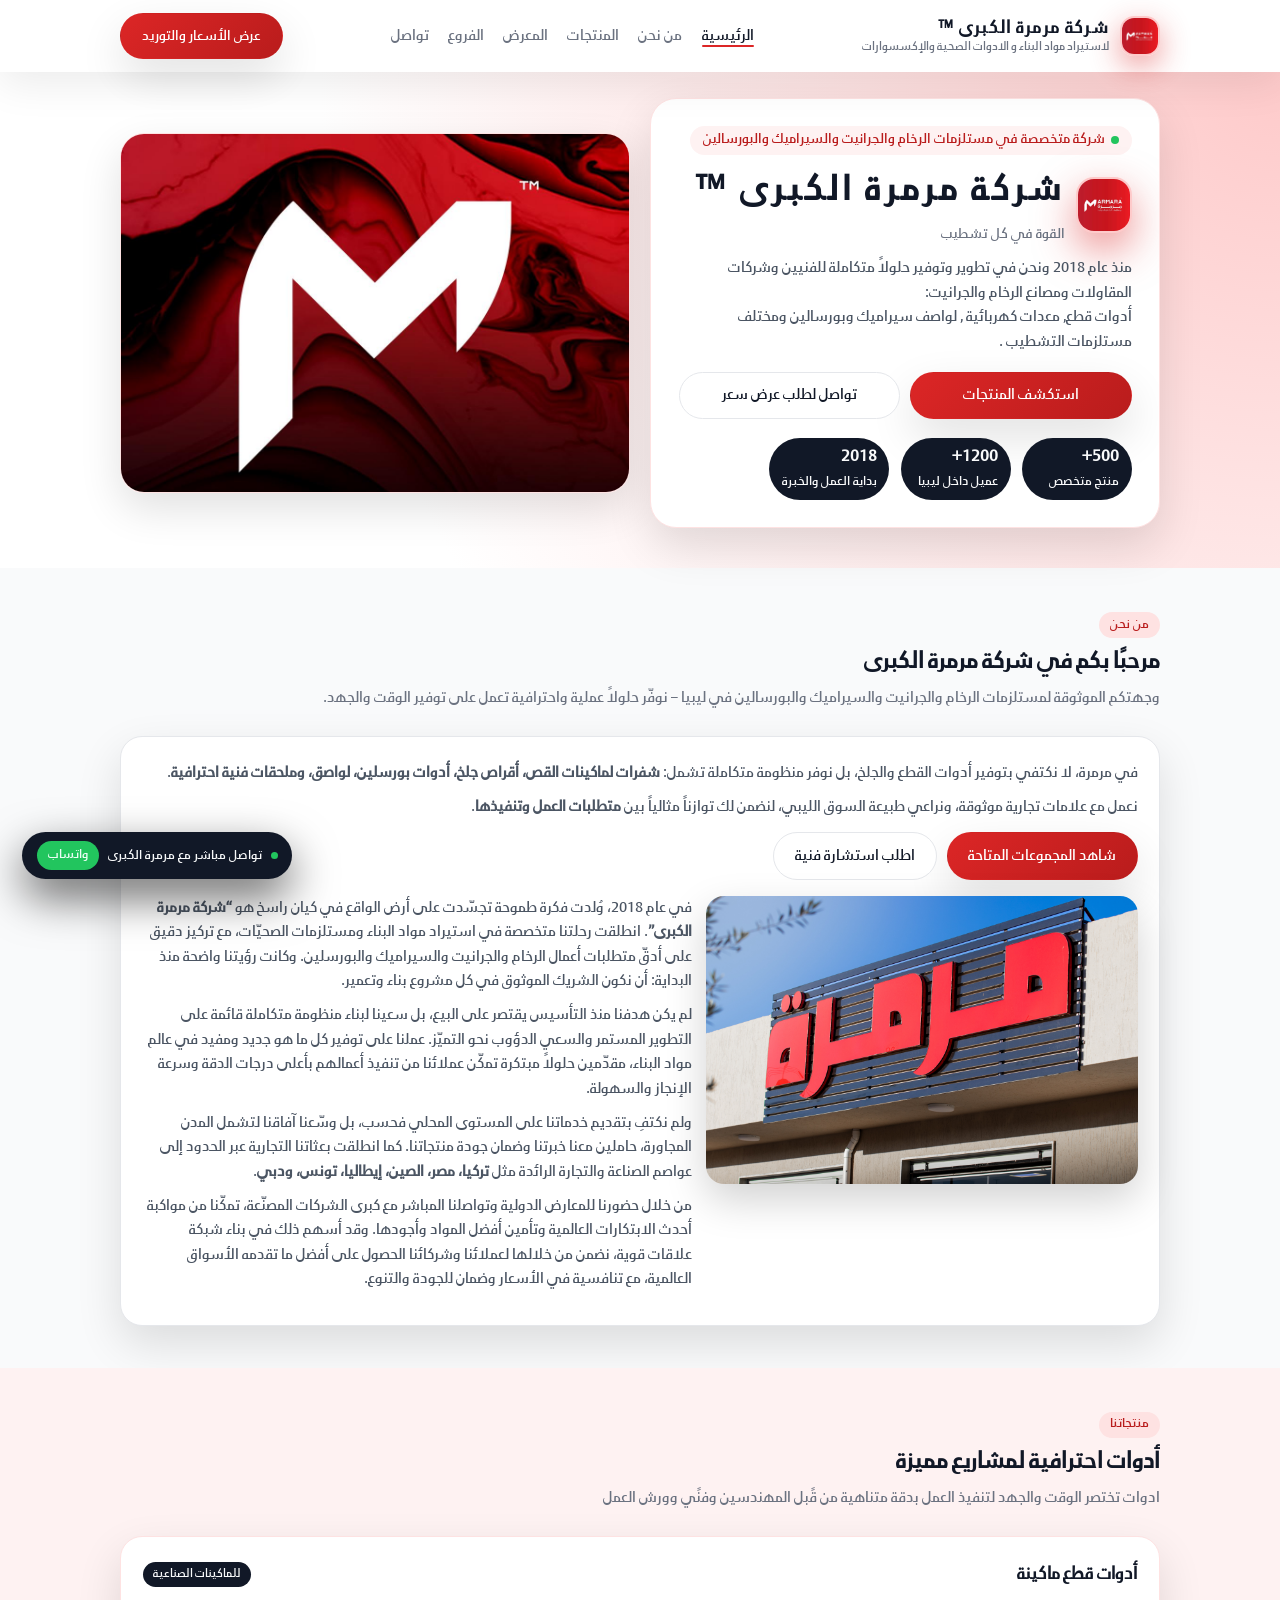
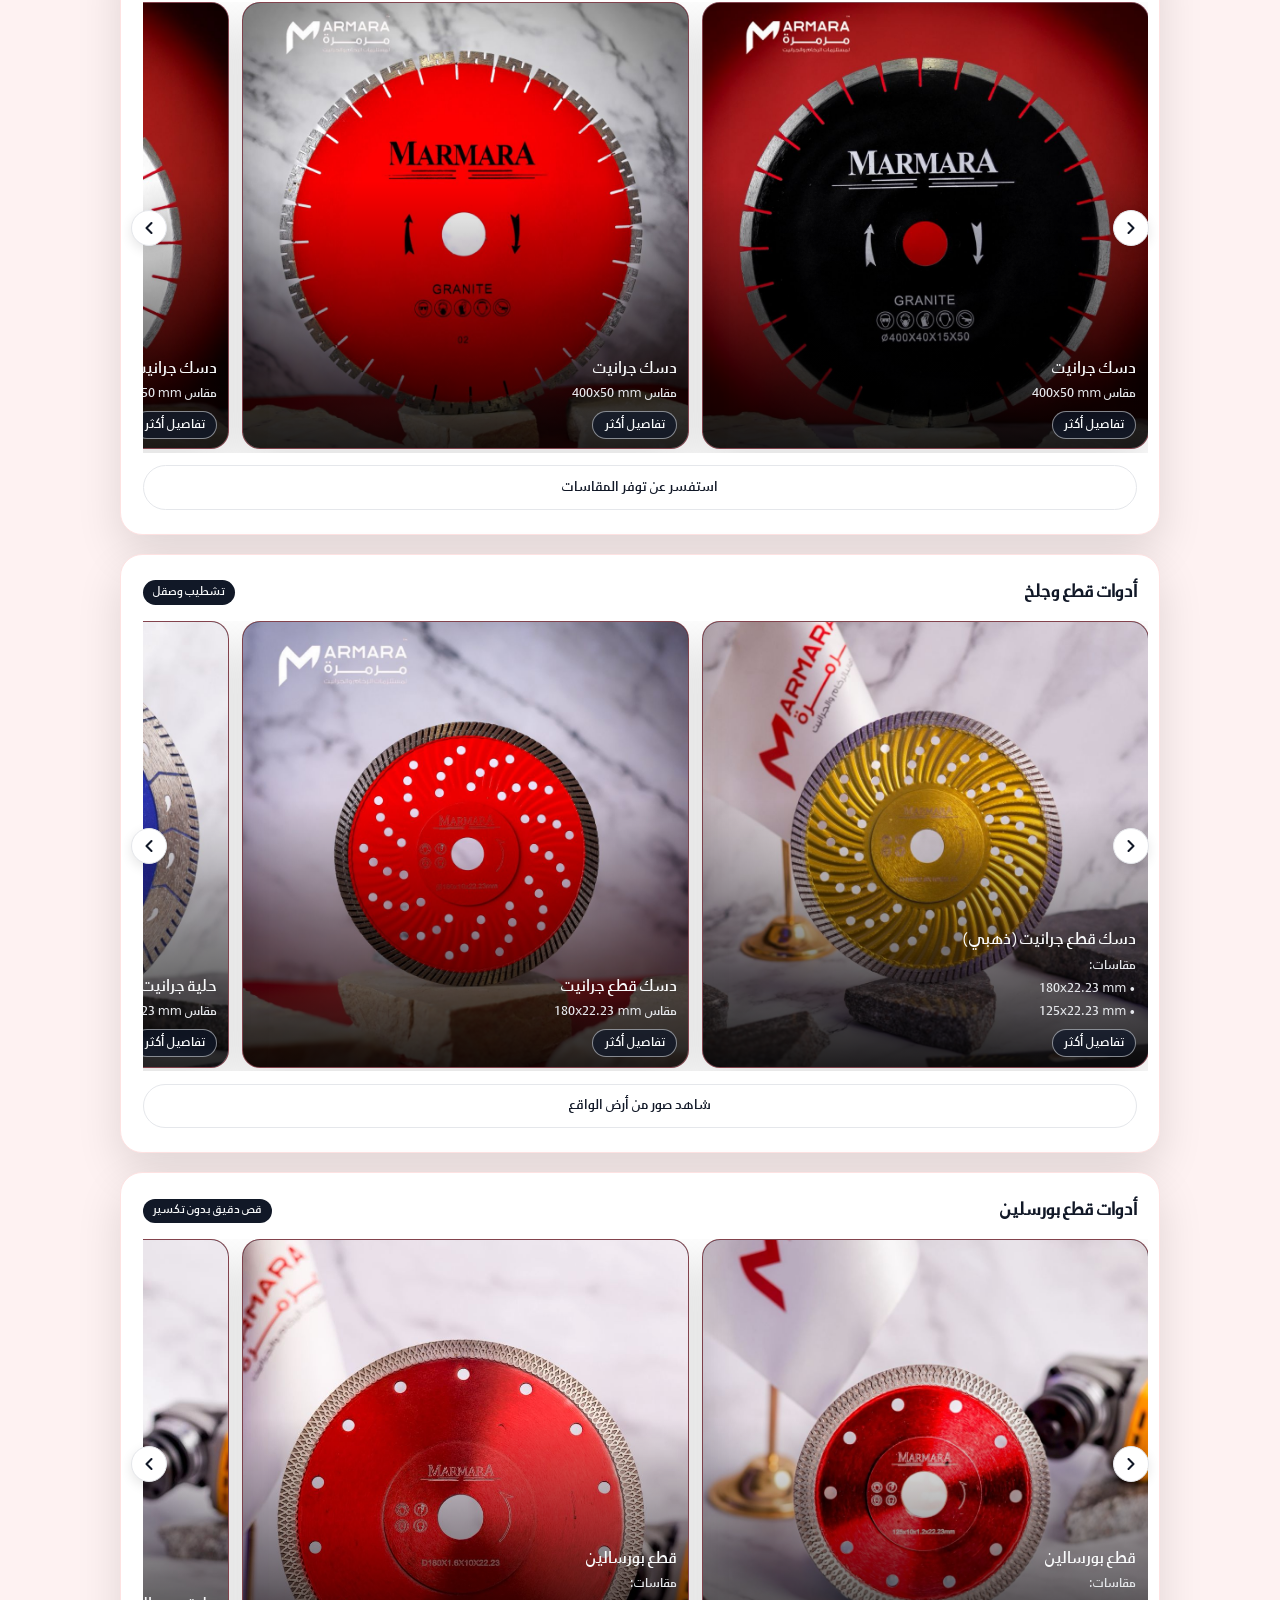
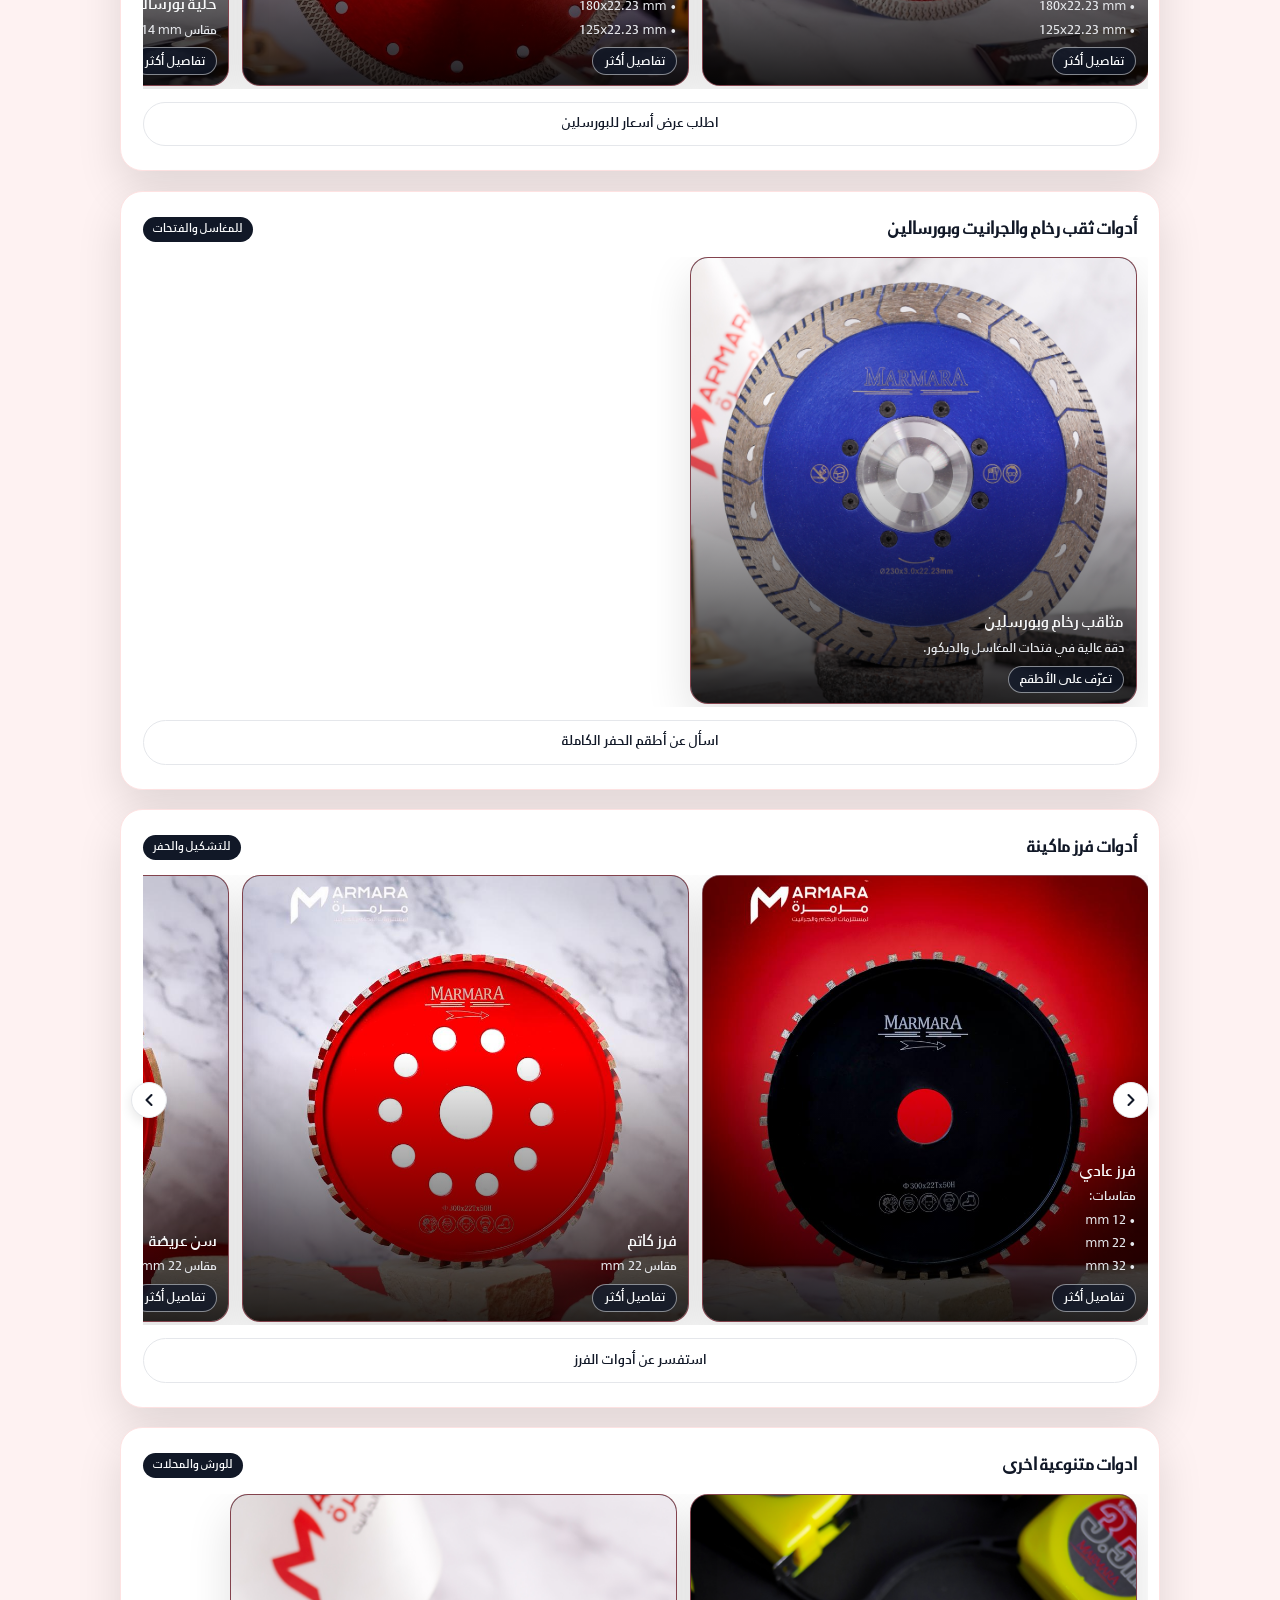
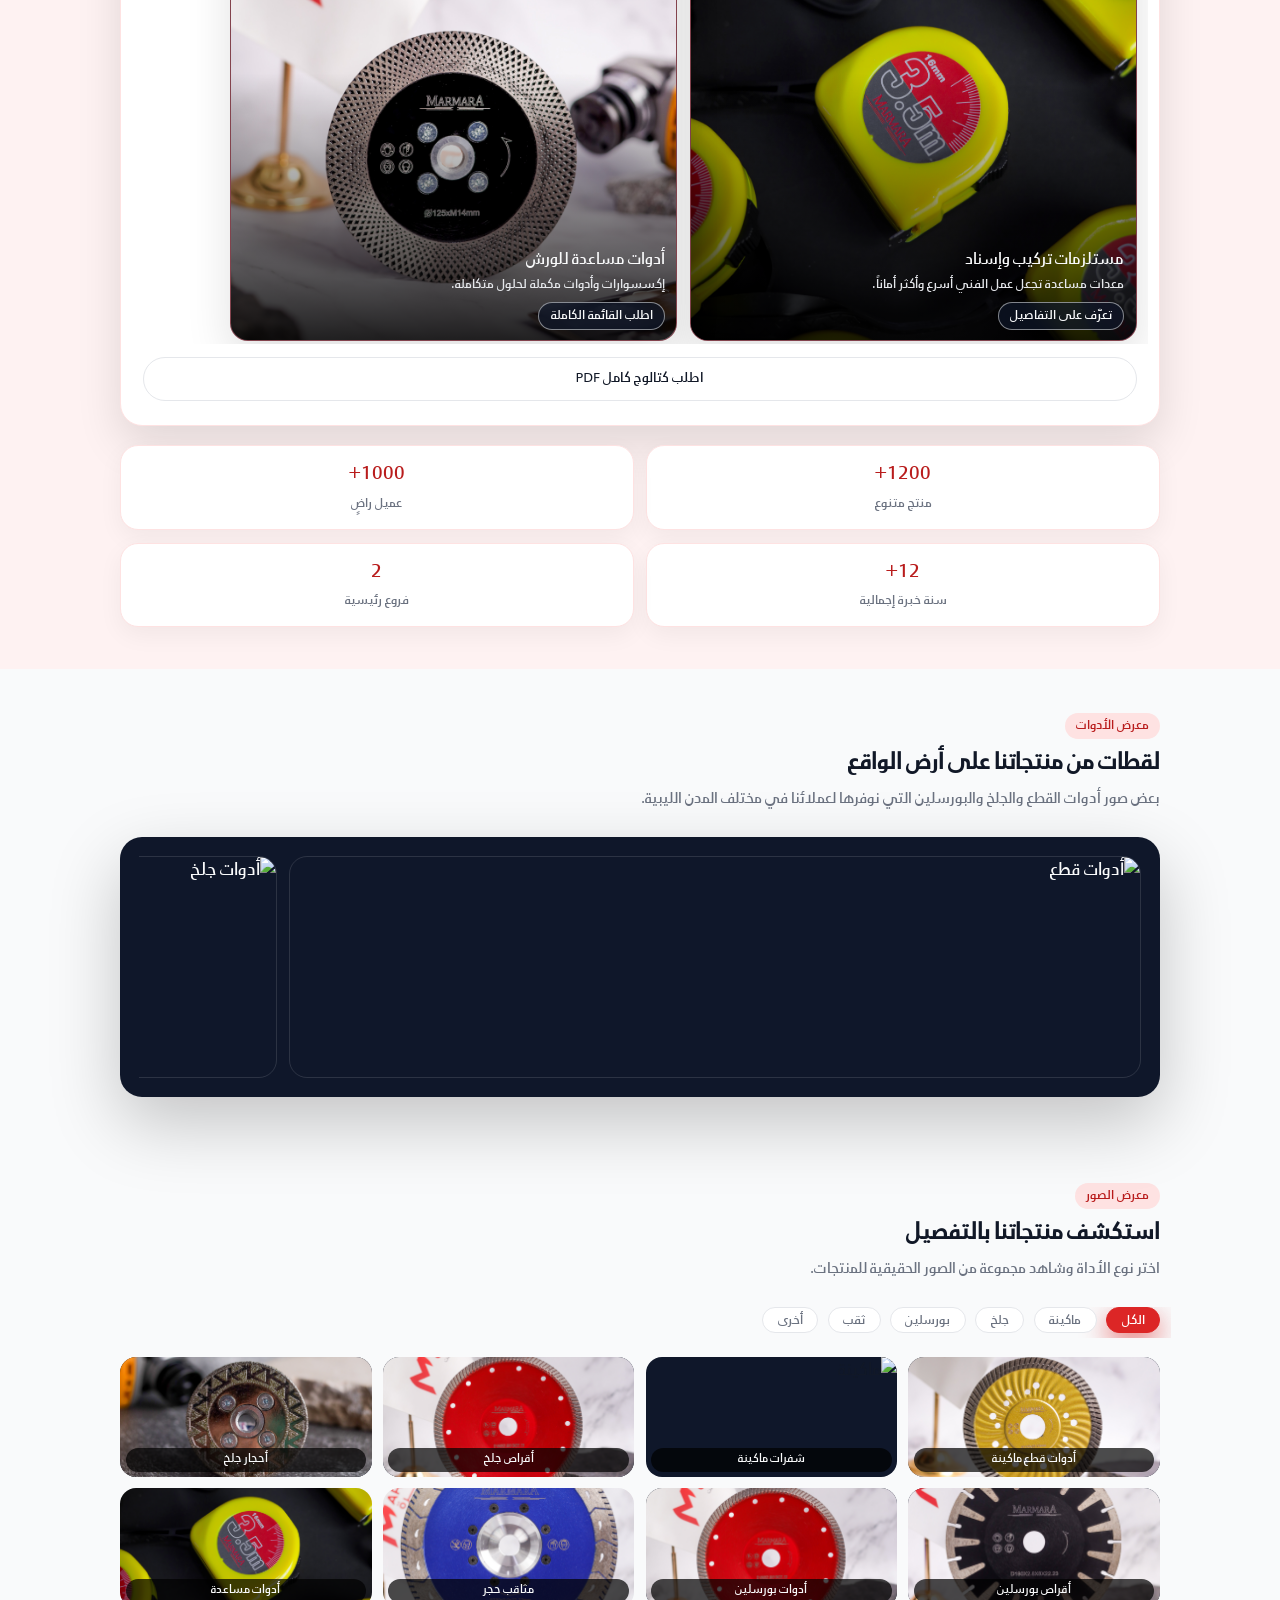
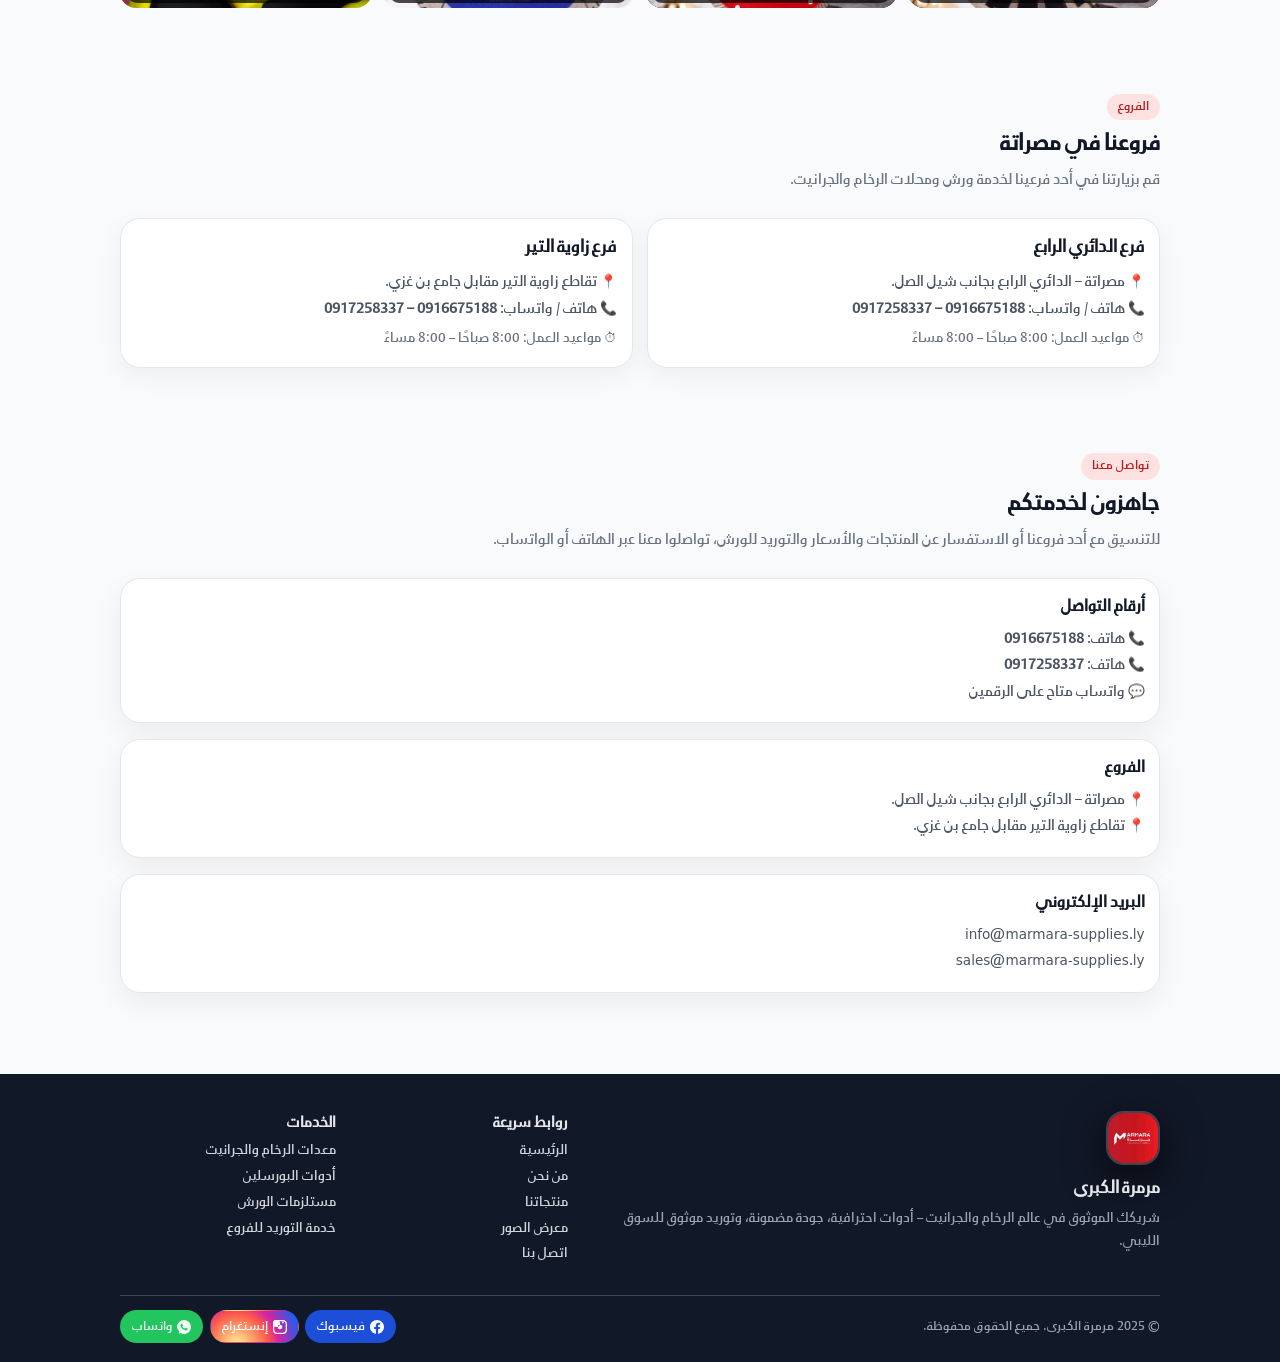
==== index.html @ 60d4c422 "Add files via upload" ====
<!DOCTYPE html>
<html lang="ar" dir="rtl">

<head>
  <meta charset="UTF-8" />
  <meta name="viewport" content="width=device-width, initial-scale=1.0, viewport-fit=cover" />
  <meta name="theme-color" content="#b91c1c" />
  <meta name="color-scheme" content="light" />

  <title>مرمرة الكبرى</title>
  <meta name="description"
    content="مرمرة للأحجار الطبيعية ومستلزمات الرخام والجرانيت في ليبيا – جودة عالية، أدوات احترافية، وخدمة متميزة." />
  <meta name="keywords" content="رخام, جرانيت, أحجار طبيعية, أدوات قطع, ليبيا, مصراتة, طرابلس" />
  <meta name="author" content="Marmara Supplies" />

  <!-- OG -->
  <meta property="og:title" content="مرمرة الكبرى" />
  <meta property="og:description" content="أدوات احترافية • جودة استثنائية • خبرة موثوقة" />
  <meta property="og:type" content="website" />
  <meta property="og:image" content="./img/logo1.jpg" />
  <meta property="og:locale" content="ar_LY" />

  <link rel="icon" type="image/png" href="./img/logo1.jpg" />

  <style>
    :root {
      --color-red: #dc2626;
      --color-red-dark: #b91c1c;
      --color-red-soft: #fee2e2;
      --color-bg: #f9fafb;
      --color-text: #111827;
      --color-muted: #6b7280;
      --radius-xl: 22px;
      --shadow-soft: 0 18px 45px rgba(0, 0, 0, 0.12);
      --shadow-strong: 0 26px 70px rgba(0, 0, 0, 0.22);
    }

    @font-face {
      font-family: "BigVestaArabic";
      src: url("./font/BigVesta-Arabic-Regular.ttf") format("truetype");
      font-display: swap;
    }

    *,
    *::before,
    *::after {
      box-sizing: border-box;
      margin: 0;
      padding: 0;
      font-family: "BigVestaArabic", system-ui, -apple-system, BlinkMacSystemFont, "Segoe UI", Tahoma, sans-serif;
    }

    body {
      background: var(--color-bg);
      color: var(--color-text);
      line-height: 1.7;
      text-align: right;
    }

    .brand-text,
    .hero-title,
    .section-title,
    .product-category-title,
    .branch-card h3,
    .contact-card h4 {
      font-weight: 800;
    }

    img {
      max-width: 100%;
      display: block;
    }

    a {
      color: inherit;
      text-decoration: none;
    }

    ul {
      list-style: none;
    }

    .container {
      width: min(1040px, 100% - 2.4rem);
      margin-inline: auto;
    }

    .section {
      padding: 2.6rem 0;
    }

    .section-header {
      margin-bottom: 1.6rem;
    }

    .section-title {
      font-size: 1.3rem;
      margin-bottom: 0.35rem;
      color: var(--color-text);
    }

    .section-description {
      font-size: 0.9rem;
      color: var(--color-muted);
    }

    .pill-eyebrow {
      display: inline-flex;
      align-items: center;
      gap: 0.4rem;
      padding: 0.18rem 0.7rem;
      border-radius: 999px;
      background: var(--color-red-soft);
      color: var(--color-red-dark);
      font-size: 0.75rem;
      margin-bottom: 0.45rem;
    }

    .btn {
      display: inline-flex;
      align-items: center;
      justify-content: center;
      border-radius: 999px;
      padding: 0.65rem 1.3rem;
      border: 1px solid transparent;
      font-size: 0.9rem;
      cursor: pointer;
      transition: all 0.18s ease;
      white-space: nowrap;
    }

    .btn-primary {
      background: linear-gradient(135deg, var(--color-red), var(--color-red-dark));
      color: #fff;
      box-shadow: var(--shadow-soft);
    }

    .btn-primary:hover {
      transform: translateY(-1px);
      box-shadow: var(--shadow-strong);
    }

    .btn-outline {
      background: #fff;
      border-color: #e5e7eb;
      color: var(--color-text);
    }

    .btn-outline:hover {
      border-color: var(--color-red);
      background: #fff5f5;
    }

    /* Scroll progress */
    .scroll-progress {
      position: fixed;
      top: 0;
      inset-inline: 0;
      height: 3px;
      background: transparent;
      z-index: 999;
    }

    .scroll-progress-bar {
      height: 100%;
      width: 0;
      background: linear-gradient(90deg, var(--color-red), #f97316);
      transition: width 0.12s linear;
    }

    /* HEADER */
    .site-header {
      position: sticky;
      top: 0;
      inset-inline: 0;
      z-index: 998;
      background: rgba(255, 255, 255, 0.98);
      backdrop-filter: blur(18px);
      box-shadow: 0 12px 40px rgba(0, 0, 0, 0.08);
    }

    .site-header-inner {
      height: 62px;
      display: flex;
      align-items: center;
      justify-content: space-between;
      gap: 1rem;
    }

    .brand {
      display: inline-flex;
      align-items: center;
      gap: 0.7rem;
    }

    .brand-logo {
      width: 40px;
      height: 40px;
      border-radius: 14px;
      overflow: hidden;
      border: 2px solid #fecaca;
      box-shadow: 0 10px 30px rgba(220, 38, 38, 0.45);
    }

    .brand-text {
      font-size: 1.02rem;
      letter-spacing: 0.08em;
      color: var(--color-text);
    }

    .brand-subtext {
      font-size: 0.7rem;
      color: var(--color-muted);
      margin-top: -4px;
    }

    .nav-menu {
      display: flex;
      align-items: center;
      gap: 1.2rem;
      font-size: 0.85rem;
    }

    .nav-link {
      position: relative;
      padding-block: 0.25rem;
      color: var(--color-muted);
      transition: color 0.18s ease;
    }

    .nav-link::after {
      content: "";
      position: absolute;
      inset-inline-start: 0;
      bottom: 0;
      height: 2px;
      width: 0;
      background: var(--color-red);
      border-radius: 999px;
      transition: width 0.18s ease;
    }

    .nav-link:hover,
    .nav-link.active {
      color: var(--color-text);
    }

    .nav-link:hover::after,
    .nav-link.active::after {
      width: 100%;
    }

    .desktop-only {
      display: none;
    }

    .mobile-only {
      display: block;
    }

    .menu-toggle {
      width: 34px;
      height: 26px;
      display: flex;
      flex-direction: column;
      justify-content: space-between;
      border: none;
      background: transparent;
      cursor: pointer;
    }

    .menu-toggle span {
      height: 3px;
      border-radius: 999px;
      background: var(--color-text);
      transition: all 0.22s ease;
    }

    .menu-toggle.active span:nth-child(1) {
      transform: translateY(9px) rotate(45deg);
    }

    .menu-toggle.active span:nth-child(2) {
      opacity: 0;
    }

    .menu-toggle.active span:nth-child(3) {
      transform: translateY(-9px) rotate(-45deg);
    }

    .nav-overlay {
      position: fixed;
      inset: 0;
      background: rgba(15, 23, 42, 0.6);
      opacity: 0;
      visibility: hidden;
      transition: all 0.25s ease;
      z-index: 997;
    }

    .nav-overlay.active {
      opacity: 1;
      visibility: visible;
    }

    /* مينو موبايل */
    .nav-menu-wrapper {
      position: fixed;
      top: 62px;
      inset-inline: 0;
      height: calc(100vh - 62px);
      background: linear-gradient(180deg, #ffffff 0, #fef2f2 35%, #fee2e2 100%);
      box-shadow: 0 22px 50px rgba(0, 0, 0, 0.28);
      padding: 1.4rem 1.3rem 1.8rem;
      display: flex;
      flex-direction: column;
      gap: 1.2rem;
      z-index: 998;
      transform: translateY(-110%);
      transition: transform 0.26s ease;
      border-radius: 0 0 22px 22px;
    }

    .nav-menu-wrapper.open {
      transform: translateY(0%);
    }

    .nav-menu-wrapper .nav-menu {
      flex-direction: column;
      align-items: flex-start;
      gap: 0.5rem;
    }

    .nav-menu-wrapper .nav-link {
      width: 100%;
      border-radius: 999px;
      padding: 0.65rem 0.95rem;
      background: rgba(255, 255, 255, 0.9);
      border: 1px solid rgba(248, 113, 113, 0.4);
      color: #111827;
      font-size: 0.92rem;
      display: flex;
      justify-content: space-between;
      align-items: center;
    }

    .nav-menu-wrapper .nav-link::after {
      display: none;
    }

    .nav-menu-wrapper .nav-link span.label {
      display: inline-block;
    }

    .nav-menu-wrapper .nav-link span.indicator {
      font-size: 0.85rem;
      color: #f97316;
    }

    .mobile-cta {
      margin-top: 0.8rem;
      display: flex;
      flex-direction: column;
      gap: 0.7rem;
    }

    .mobile-cta .lang-toggle {
      align-self: stretch;
      justify-content: space-between;
    }

    .lang-toggle {
      display: inline-flex;
      padding: 3px;
      border-radius: 999px;
      border: 1px solid #e5e7eb;
      background: #f9fafb;
    }

    .lang-btn {
      border: none;
      background: transparent;
      padding: 0.2rem 0.8rem;
      font-size: 0.8rem;
      border-radius: 999px;
      cursor: pointer;
      color: var(--color-muted);
      flex: 1 1 0;
      text-align: center;
    }

    .lang-btn.active {
      background: var(--color-red);
      color: #fff;
    }

    /* HERO */
    .hero {
      padding: 1.6rem 0 2.5rem;
      background: radial-gradient(circle at top right, #fecaca 0, #fee2e2 30%, #ffffff 70%);
    }

    .hero-grid {
      display: grid;
      gap: 1.3rem;
    }

    .hero-card {
      background: #ffffff;
      border-radius: 26px;
      padding: 1.4rem 1.2rem;
      box-shadow: var(--shadow-soft);
      border: 1px solid #fee2e2;
      position: relative;
      overflow: hidden;
    }

    .hero-chip {
      display: inline-flex;
      align-items: center;
      gap: 0.4rem;
      font-size: 0.8rem;
      padding: 0.22rem 0.8rem;
      border-radius: 999px;
      background: #fef2f2;
      color: var(--color-red-dark);
      margin-bottom: 0.6rem;
    }

    .hero-chip span.dot {
      width: 8px;
      height: 8px;
      border-radius: 999px;
      background: #22c55e;
    }

    .hero-logo-wrap {
      display: flex;
      align-items: center;
      gap: 0.7rem;
      margin-bottom: 0.7rem;
    }

    .hero-logo {
      width: 56px;
      height: 56px;
      border-radius: 18px;
      overflow: hidden;
      border: 2px solid #fecaca;
      box-shadow: 0 16px 40px rgba(220, 38, 38, 0.5);
      background: #fff;
    }

    .hero-title {
      font-size: 1.55rem;
      letter-spacing: 0.12em;
      margin-bottom: 0.25rem;
      color: var(--color-text);
    }

    .hero-subtitle {
      font-size: 0.83rem;
      color: var(--color-muted);
    }

    .hero-text {
      font-size: 0.9rem;
      color: #4b5563;
      margin: 0.7rem 0 1.1rem;
    }

    .hero-actions {
      display: flex;
      flex-wrap: wrap;
      gap: 0.6rem;
      margin-bottom: 1rem;
    }

    .hero-actions .btn {
      flex: 1 1 0;
      justify-content: center;
    }

    .hero-stats-row {
      display: flex;
      gap: 0.7rem;
      overflow-x: auto;
      padding-top: 0.2rem;
      margin-right: -0.7rem;
      padding-right: 0.7rem;
    }

    .hero-stat {
      min-width: 110px;
      background: #111827;
      border-radius: 999px;
      padding: 0.45rem 0.8rem;
      color: #f9fafb;
      font-size: 0.78rem;
    }

    .hero-stat strong {
      display: block;
      font-size: 0.95rem;
    }

    .hero-visual {
      border-radius: 24px;
      overflow: hidden;
      border: 1px solid #fee2e2;
      box-shadow: 0 16px 42px rgba(0, 0, 0, 0.12);
      max-height: 260px;
    }

    .hero-visual img {
      width: 100%;
      height: 100%;
      object-fit: cover;
      margin-top: -80px;
    }

    /* ABOUT */
    .about-card {
      background: #ffffff;
      border-radius: var(--radius-xl);
      padding: 1.5rem 1.3rem;
      box-shadow: var(--shadow-soft);
      border: 1px solid #e5e7eb;
    }

    .about-extra {
      margin-top: 1rem;
      display: grid;
      gap: 0.9rem;
    }

    .about-image img {
      border-radius: 18px;
      box-shadow: 0 16px 40px rgba(0, 0, 0, 0.18);
    }

    /* تخلي الصورة والنص جنب بعض في الشاشات الكبيرة */
    @media (min-width: 768px) {
      .about-extra {
        grid-template-columns: minmax(0, 1.1fr) minmax(0, 1.4fr);
        align-items: flex-start;
      }
    }

    .about-card p {
      font-size: 0.9rem;
      color: #4b5563;
      margin-bottom: 0.6rem;
    }

    .about-actions {
      display: flex;
      flex-wrap: wrap;
      gap: 0.6rem;
      margin-top: 0.8rem;
    }

    /* PRODUCTS – MOBILE-FIRST */
    .products-section {
      background: #fef2f2;
    }

    .product-category-card {
      background: #ffffff;
      border-radius: var(--radius-xl);
      padding: 1.3rem 1.1rem;
      box-shadow: var(--shadow-soft);
      border: 1px solid #fee2e2;
      margin-bottom: 1.2rem;
    }

    .product-category-header {
      display: flex;
      justify-content: space-between;
      gap: 0.6rem;
      align-items: center;
      margin-bottom: 0.9rem;
    }

    .product-category-title {
      font-size: 1rem;
      color: var(--color-text);
    }

    .product-category-tag {
      font-size: 0.7rem;
      padding: 0.18rem 0.6rem;
      border-radius: 999px;
      background: #111827;
      color: #f9fafb;
    }

    .product-slider {
      display: flex;
      overflow-x: auto;
      gap: 0.8rem;
      scroll-snap-type: x mandatory;
      padding-bottom: 0.2rem;
      margin-right: -0.7rem;
      padding-right: 0.7rem;
      scrollbar-width: none;
      /* Firefox */
      -ms-overflow-style: none;
      /* IE/Edge */
      scroll-behavior: smooth;
    }

    .product-slider::-webkit-scrollbar {
      display: none;
      /* Chrome/Safari/Webkit */
    }

    .slider-container {
      position: relative;
    }

    .slider-arrow {
      position: absolute;
      top: 50%;
      transform: translateY(-50%);
      width: 36px;
      height: 36px;
      border-radius: 50%;
      background: #fff;
      border: 1px solid #e5e7eb;
      box-shadow: 0 4px 12px rgba(0, 0, 0, 0.1);
      display: flex;
      align-items: center;
      justify-content: center;
      cursor: pointer;
      z-index: 10;
      color: var(--color-text);
      transition: all 0.2s ease;
    }

    .slider-arrow:hover {
      background: var(--color-red);
      color: #fff;
      border-color: var(--color-red);
    }

    .slider-arrow.prev {
      right: -12px;
    }

    .slider-arrow.next {
      left: -12px;
    }

    .product-card {
      flex: 0 0 75%;
      max-width: 80%;
      background: #0f172a;
      border-radius: 18px;
      overflow: hidden;
      position: relative;
      color: #f9fafb;
      scroll-snap-align: start;
      border: 1px solid rgba(248, 113, 113, 0.5);
      box-shadow: var(--shadow-soft);
    }

    .product-card-image {
      position: relative;
      aspect-ratio: 1 / 1;
      overflow: hidden;
      background: #1e293b;
      display: flex;
      align-items: center;
      justify-content: center;
    }

    .product-card-image img {
      width: 100%;
      height: 100%;
      object-fit: cover;
      transition: transform 0.25s ease;
    }

    .product-card::after {
      content: "";
      position: absolute;
      inset: 0;
      background: linear-gradient(to top, rgba(0, 0, 0, 0.85), transparent 60%);
      pointer-events: none;
    }

    .product-card-body {
      position: absolute;
      inset-inline: 0.7rem;
      bottom: 0.6rem;
      z-index: 1;
    }

    .product-card-title {
      font-size: 0.92rem;
    }

    .product-card-desc {
      font-size: 0.78rem;
      color: #e5e7eb;
      margin: 0.1rem 0 0.35rem;
    }

    .product-card-cta {
      font-size: 0.72rem;
      display: inline-flex;
      align-items: center;
      gap: 0.25rem;
      padding: 0.2rem 0.7rem;
      border-radius: 999px;
      border: 1px solid rgba(248, 250, 252, 0.5);
      backdrop-filter: blur(8px);
      background: rgba(15, 23, 42, 0.7);
    }

    .product-card:hover img {
      transform: scale(1.08);
    }

    .product-category-footer {
      margin-top: 0.8rem;
      display: flex;
      justify-content: flex-start;
    }

    .product-category-footer .btn-outline {
      font-size: 0.8rem;
      width: 100%;
      justify-content: center;
    }

    /* STATS */
    .stats-strip {
      display: grid;
      grid-template-columns: repeat(2, minmax(0, 1fr));
      gap: 0.8rem;
      margin-top: 0.8rem;
    }

    .stat-card {
      background: #ffffff;
      border-radius: 18px;
      padding: 0.8rem 0.7rem;
      text-align: center;
      border: 1px solid #fee2e2;
      box-shadow: 0 8px 24px rgba(0, 0, 0, 0.05);
    }

    .stat-number {
      display: block;
      font-size: 1.1rem;
      color: var(--color-red-dark);
    }

    .stat-label {
      font-size: 0.75rem;
      color: var(--color-muted);
    }

    /* SLIDER "معرض الأدوات" */
    .tools-slider-card {
      background: #0f172a;
      border-radius: var(--radius-xl);
      padding: 1.2rem;
      color: #f9fafb;
      box-shadow: var(--shadow-strong);
      position: relative;
      overflow: hidden;
    }

    .tools-main {
      display: flex;
      overflow-x: auto;
      gap: 0.8rem;
      scroll-snap-type: x mandatory;
      margin-right: -0.5rem;
      padding-right: 0.5rem;
    }

    .tools-slide {
      flex: 0 0 85%;
      border-radius: 18px;
      overflow: hidden;
      scroll-snap-align: center;
      position: relative;
      border: 1px solid rgba(248, 250, 252, 0.12);
    }

    .tools-slide img {
      width: 100%;
      height: 220px;
      object-fit: cover;
    }

    /* FILTER GALLERY */
    .filter-bar {
      display: flex;
      overflow-x: auto;
      gap: 0.6rem;
      margin-bottom: 1.2rem;
      padding-bottom: 0.3rem;
      margin-right: -0.7rem;
      padding-right: 0.7rem;
    }

    .filter-btn {
      border-radius: 999px;
      border: 1px solid #e5e7eb;
      background: #ffffff;
      font-size: 0.78rem;
      padding: 0.35rem 0.9rem;
      cursor: pointer;
      color: var(--color-muted);
      white-space: nowrap;
      transition: all 0.18s ease;
    }

    .filter-btn.active {
      background: var(--color-red);
      border-color: var(--color-red);
      color: #fff;
      box-shadow: 0 10px 26px rgba(220, 38, 38, 0.6);
    }

    .gallery-grid {
      display: grid;
      grid-template-columns: repeat(2, minmax(0, 1fr));
      gap: 0.7rem;
    }

    .gallery-item {
      border-radius: 16px;
      overflow: hidden;
      position: relative;
      background: #0f172a;
      cursor: pointer;
    }

    .gallery-item img {
      width: 100%;
      height: 120px;
      object-fit: cover;
      transition: transform 0.22s ease;
    }

    .gallery-item::after {
      content: attr(data-label);
      position: absolute;
      inset-inline: 0.35rem;
      bottom: 0.35rem;
      padding: 0.15rem 0.4rem;
      border-radius: 999px;
      background: rgba(0, 0, 0, 0.7);
      color: #f9fafb;
      font-size: 0.7rem;
      text-align: center;
    }

    .gallery-item:hover img {
      transform: scale(1.06);
    }

    /* BRANCHES */
    .branches-grid {
      display: grid;
      grid-template-columns: 1fr;
      gap: 0.9rem;
    }

    .branch-card {
      background: #ffffff;
      border-radius: 20px;
      padding: 1rem 0.9rem;
      border: 1px solid #e5e7eb;
      box-shadow: 0 8px 26px rgba(0, 0, 0, 0.05);
    }

    .branch-card h3 {
      font-size: 0.98rem;
      margin-bottom: 0.5rem;
    }

    .branch-details p {
      font-size: 0.85rem;
      color: #4b5563;
      margin-bottom: 0.25rem;
    }

    .branch-hours span {
      font-size: 0.8rem;
      color: var(--color-muted);
    }

    /* CONTACT */
    .contact-grid {
      display: grid;
      grid-template-columns: 1fr;
      gap: 1rem;
    }

    .contact-card {
      background: #ffffff;
      border-radius: 20px;
      padding: 1rem 0.9rem;
      border: 1px solid #e5e7eb;
      box-shadow: 0 10px 28px rgba(0, 0, 0, 0.06);
    }

    .contact-card h4 {
      font-size: 0.95rem;
      margin-bottom: 0.4rem;
      color: var(--color-text);
    }

    .contact-card p {
      font-size: 0.85rem;
      color: #4b5563;
      margin-bottom: 0.2rem;
      word-break: break-word;
    }

    /* FOOTER */
    .site-footer {
      margin-top: 2.5rem;
      background: #111827;
      color: #e5e7eb;
      padding: 2.3rem 0 1.2rem;
    }

    .footer-main {
      display: grid;
      grid-template-columns: 1fr;
      gap: 1.4rem;
    }

    .footer-logo {
      width: 54px;
      height: 54px;
      border-radius: 18px;
      overflow: hidden;
      border: 2px solid rgba(248, 250, 252, 0.2);
      box-shadow: 0 12px 40px rgba(0, 0, 0, 0.7);
      margin-bottom: 0.6rem;
    }

    .footer-brand h3 {
      font-size: 1rem;
      margin-bottom: 0.35rem;
    }

    .footer-brand p {
      font-size: 0.82rem;
      color: #9ca3af;
    }

    .footer-links {
      display: grid;
      grid-template-columns: repeat(2, minmax(0, 1fr));
      gap: 1rem;
    }

    .footer-section h4 {
      font-size: 0.85rem;
      margin-bottom: 0.4rem;
    }

    .footer-section a {
      display: block;
      font-size: 0.8rem;
      color: #d1d5db;
      margin-bottom: 0.25rem;
    }

    .footer-section a:hover {
      color: #fca5a5;
    }

    .footer-bottom {
      margin-top: 1.6rem;
      padding-top: 0.9rem;
      border-top: 1px solid rgba(156, 163, 175, 0.35);
      display: flex;
      flex-direction: column;
      gap: 0.8rem;
      font-size: 0.78rem;
      color: #9ca3af;
    }

    .footer-social {
      display: flex;
      flex-wrap: wrap;
      gap: 0.4rem;
    }

    .social-btn {
      display: inline-flex;
      align-items: center;
      gap: 0.3rem;
      padding: 0.3rem 0.7rem;
      border-radius: 999px;
      font-size: 0.78rem;
      border: 1px solid transparent;
      cursor: pointer;
    }

    .social-btn svg {
      width: 14px;
      height: 14px;
    }

    .facebook-btn {
      background: #1d4ed8;
      color: #f9fafb;
    }

    .instagram-btn {
      background: radial-gradient(circle at 30% 110%, #fdf497 0%, #fd5949 45%, #d6249f 60%, #285aeb 90%);
      color: #f9fafb;
    }

    .whatsapp-btn {
      background: #22c55e;
      color: #ecfdf5;
    }

    /* FLOATING WHATSAPP BAR */
    .floating-bar {
      position: fixed;
      inset-inline: 0.9rem;
      bottom: 0.9rem;
      z-index: 999;
      display: flex;
      justify-content: center;
    }

    .floating-bar-inner {
      background: #111827;
      color: #f9fafb;
      padding: 0.55rem 0.9rem;
      border-radius: 999px;
      display: flex;
      align-items: center;
      gap: 0.55rem;
      font-size: 0.78rem;
      box-shadow: 0 18px 45px rgba(0, 0, 0, 0.6);
    }

    .floating-bar-inner span.dot-online {
      width: 7px;
      height: 7px;
      border-radius: 999px;
      background: #22c55e;
    }

    .floating-bar-inner a {
      background: #22c55e;
      color: #ecfdf5;
      padding: 0.28rem 0.7rem;
      border-radius: 999px;
      font-size: 0.76rem;
    }

    /* DESKTOP OVERRIDES */
    @media (min-width: 768px) {
      .desktop-only {
        display: block;
      }

      .mobile-only {
        display: none;
      }

      .site-header-inner {
        height: 72px;
      }

      .hero-grid {
        grid-template-columns: minmax(0, 1.1fr) minmax(0, 1.1fr);
        align-items: center;
      }

      .hero-card {
        padding: 1.7rem 1.7rem;
      }

      .hero-title {
        font-size: 2rem;
      }

      .hero-visual {
        max-height: 360px;
      }

      .products-section .product-category-card {
        padding: 1.5rem 1.4rem;
      }

      .product-slider .product-card {
        flex: 0 0 45%;
        max-width: 45%;
      }

      .gallery-grid {
        grid-template-columns: repeat(4, minmax(0, 1fr));
      }

      .branches-grid {
        grid-template-columns: repeat(2, minmax(0, 1fr));
      }

      .footer-main {
        grid-template-columns: minmax(0, 1.4fr) minmax(0, 1.1fr);
      }

      .footer-bottom {
        flex-direction: row;
        justify-content: space-between;
        align-items: center;
      }

      .floating-bar {
        inset-inline: auto;
        inset-inline-end: 1.4rem;
        bottom: 1.3rem;
      }
    }

    /* LIGHTBOX MODAL */
    .image-modal {
      position: fixed;
      inset: 0;
      z-index: 2000;
      background: rgba(15, 23, 42, 0.95);
      backdrop-filter: blur(10px);
      display: none;
      align-items: center;
      justify-content: center;
      padding: 1.5rem;
      cursor: zoom-out;
      opacity: 0;
      transition: opacity 0.3s ease;
    }

    .image-modal.active {
      display: flex;
      opacity: 1;
    }

    .modal-content {
      max-width: 95%;
      max-height: 90vh;
      border-radius: 12px;
      box-shadow: 0 25px 50px -12px rgba(0, 0, 0, 0.5);
      transform: scale(0.9);
      transition: transform 0.3s cubic-bezier(0.34, 1.56, 0.64, 1);
    }

    .image-modal.active .modal-content {
      transform: scale(1);
    }

    .close-modal {
      position: absolute;
      top: 1.5rem;
      inset-inline-end: 1.5rem;
      width: 44px;
      height: 44px;
      border-radius: 50%;
      background: rgba(255, 255, 255, 0.1);
      border: 1px solid rgba(255, 255, 255, 0.2);
      color: #fff;
      font-size: 1.5rem;
      display: flex;
      align-items: center;
      justify-content: center;
      cursor: pointer;
      transition: all 0.2s ease;
    }

    .close-modal:hover {
      background: var(--color-red);
      border-color: var(--color-red);
      transform: rotate(90deg);
    }
  </style>
</head>

<body>
  <!-- Scroll progress -->
  <div class="scroll-progress">
    <div class="scroll-progress-bar"></div>
  </div>

  <!-- HEADER -->
  <header class="site-header">
    <div class="container">
      <div class="site-header-inner">
        <a href="#home" class="brand">
          <div class="brand-logo">
            <img src="./img/logo1.jpg" alt="مرمرة - Marmara Logo" />
          </div>
          <div>
            <div class="brand-text">شركة مرمرة الكبرى ™</div>
            <div class="brand-subtext">لاستيراد مواد البناء و الادوات الصحية والإكسسوارات</div>
          </div>
        </a>

        <!-- Desktop nav -->
        <nav class="desktop-only">
          <ul class="nav-menu">
            <li><a href="#home" class="nav-link active">الرئيسية</a></li>
            <li><a href="#about" class="nav-link">من نحن</a></li>
            <li><a href="#products" class="nav-link">المنتجات</a></li>
            <li><a href="#gallery" class="nav-link">المعرض</a></li>
            <li><a href="#map" class="nav-link">الفروع</a></li>
            <li><a href="#contact" class="nav-link">تواصل</a></li>
          </ul>
        </nav>

        <!-- Desktop CTA -->
        <div class="desktop-only">
          <a href="#contact" class="btn btn-primary" style="font-size:0.82rem;">عرض الأسعار والتوريد</a>
        </div>

        <!-- Mobile hamburger -->
        <button class="menu-toggle mobile-only" aria-label="القائمة">
          <span></span><span></span><span></span>
        </button>
      </div>
    </div>

    <!-- Mobile menu -->
    <div class="nav-overlay"></div>
    <div class="nav-menu-wrapper mobile-only">
      <ul class="nav-menu">
        <li><a href="#home" class="nav-link active"><span class="label">الرئيسية</span><span
              class="indicator">●</span></a></li>
        <li><a href="#about" class="nav-link"><span class="label">من نحن</span></a></li>
        <li><a href="#products" class="nav-link"><span class="label">المنتجات</span></a></li>
        <li><a href="#gallery" class="nav-link"><span class="label">المعرض</span></a></li>
        <li><a href="#map" class="nav-link"><span class="label">الفروع</span></a></li>
        <li><a href="#contact" class="nav-link"><span class="label">تواصل معنا</span></a></li>
      </ul>
      <div class="mobile-cta">
        <div class="lang-toggle">
          <a href="index.html" class="lang-btn active">العربية</a>
          <a href="index-en.html" class="lang-btn">English</a>
        </div>
        <a href="https://wa.me/218916675188?text=مرحبا، أريد الاستفسار عن منتجات مرمرة الكبرى"
          class="btn btn-primary">تواصل واتساب</a>
      </div>
    </div>
  </header>

  <!-- MAIN -->
  <main id="home">
    <!-- HERO -->
    <section class="hero">
      <div class="container hero-grid">
        <div class="hero-card">
          <div class="hero-chip">
            <span class="dot"></span>
            <span>شركة متخصصة في مستلزمات الرخام والجرانيت والسيراميك والبورسالين</span>
          </div>

          <div class="hero-logo-wrap">
            <div class="hero-logo">
              <img src="./img/logo1.jpg" alt="Marmara Logo" />
            </div>
            <div>
              <div class="hero-title">شركة مرمرة الكبرى ™</div>
              <div class="hero-subtitle"> القوة في كل تشطيب</div>
            </div>
          </div>

          <p class="hero-text">
            منذ عام 2018 ونحن في تطوير وتوفير حلولاً متكاملة للفنيين وشركات المقاولات ومصانع الرخام والجرانيت: <br>
            أدوات قطع, معدات كهربائية , لواصف سيراميك وبورسالين ومختلف مستلزمات التشطيب .
          </p>

          <div class="hero-actions">
            <a href="#products" class="btn btn-primary">استكشف المنتجات</a>
            <a href="#contact" class="btn btn-outline">تواصل لطلب عرض سعر</a>
          </div>

          <div class="hero-stats-row">
            <div class="hero-stat">
              <strong>500+</strong>
              منتج متخصص
            </div>
            <div class="hero-stat">
              <strong>1200+</strong>
              عميل داخل ليبيا
            </div>
            <div class="hero-stat">
              <strong>2018</strong>
              بداية العمل والخبرة
            </div>
          </div>
        </div>

        <div class="hero-visual" aria-label="معرض مصغّر لمنتجات مرمرة">
          <img src="./img/marmara.jpg" alt="مرمرة الكبرى" />
        </div>
      </div>
    </section>

    <section id="about" class="section">
      <div class="container">
        <div class="section-header">
          <div class="pill-eyebrow">من نحن</div>
          <h2 class="section-title">مرحبًا بكم في شركة مرمرة الكبرى</h2>
          <p class="section-description">
            وجهتكم الموثوقة لمستلزمات الرخام والجرانيت والسيراميك والبورسالين في ليبيا – نوفّر حلولاً عملية واحترافية
            تعمل على توفير الوقت والجهد.
          </p>
        </div>

        <div class="about-card">
          <p>
            في مرمرة، لا نكتفي بتوفير أدوات القطع والجلخ، بل نوفر منظومة متكاملة تشمل:
            <strong>شفرات لماكينات القص، أقراص جلخ، أدوات بورسلين، لواصق، وملحقات فنية احترافية</strong>.
          </p>
          <p>
            نعمل مع علامات تجارية موثوقة، ونراعي طبيعة السوق الليبي، لنضمن لك توازناً مثالياً بين
            <strong>متطلبات العمل وتنفيذها</strong>.
          </p>
          <div class="about-actions">
            <a href="#products" class="btn btn-primary">شاهد المجموعات المتاحة</a>
            <a href="#contact" class="btn btn-outline">اطلب استشارة فنية</a>
          </div>
          <!-- ✅ الإضافة الجديدة: صورة + شرح -->
          <div class="about-extra">
            <div class="about-image">
              <img src="./img/60.jpg" alt="شركة مرمرة الكبرى منذ عام 2018" />
            </div>
            <div class="about-text-long">
              <p>
                في عام 2018، وُلدت فكرة طموحة تجسّدت على أرض الواقع في كيان راسخ هو
                <strong>“شركة مرمرة الكبرى”</strong>. انطلقت رحلتنا متخصصة في استيراد مواد البناء
                ومستلزمات الصحيّات، مع تركيز دقيق على أدقّ متطلبات أعمال الرخام والجرانيت
                والسيراميك والبورسلين. وكانت رؤيتنا واضحة منذ البداية: أن نكون الشريك الموثوق
                في كل مشروع بناء وتعمير.
              </p>
              <p>
                لم يكن هدفنا منذ التأسيس يقتصر على البيع، بل سعينا لبناء منظومة متكاملة قائمة على
                التطوير المستمر والسعي الدؤوب نحو التميّز. عملنا على توفير كل ما هو جديد ومفيد في
                عالم مواد البناء، مقدّمين حلولاً مبتكرة تمكّن عملائنا من تنفيذ أعمالهم بأعلى درجات
                الدقة وسرعة الإنجاز والسهولة.
              </p>
              <p>
                ولم نكتفِ بتقديم خدماتنا على المستوى المحلي فحسب، بل وسّعنا آفاقنا لتشمل المدن
                المجاورة، حاملين معنا خبرتنا وضمان جودة منتجاتنا. كما انطلقت بعثاتنا التجارية
                عبر الحدود إلى عواصم الصناعة والتجارة الرائدة مثل
                <strong>تركيا، مصر، الصين، إيطاليا، تونس، ودبي</strong>.
              </p>
              <p>
                من خلال حضورنا للمعارض الدولية وتواصلنا المباشر مع كبرى الشركات المصنّعة، تمكّنا من
                مواكبة أحدث الابتكارات العالمية وتأمين أفضل المواد وأجودها. وقد أسهم ذلك في بناء شبكة
                علاقات قوية، نضمن من خلالها لعملائنا وشركائنا الحصول على أفضل ما تقدمه الأسواق
                العالمية، مع تنافسية في الأسعار وضمان للجودة والتنوع.
              </p>
            </div>
          </div>
          <!-- ✅ نهاية الإضافة -->


        </div>
      </div>
    </section>


    <!-- PRODUCTS -->
    <section id="products" class="section products-section">
      <div class="container">
        <div class="section-header">
          <div class="pill-eyebrow">منتجاتنا</div>
          <h2 class="section-title">أدوات احترافية لمشاريع مميزة</h2>
          <p class="section-description">
            ادوات تختصر الوقت والجهد لتنفيذ العمل بدقة متناهية من قًبل المهندسين وفنًي وورش العمل
          </p>
        </div>

        <!-- ماكينة -->
        <article class="product-category-card">
          <div class="product-category-header">
            <h3 class="product-category-title">أدوات قطع ماكينة</h3>
            <span class="product-category-tag">للماكينات الصناعية</span>
          </div>
          <div class="slider-container">
            <button class="slider-arrow prev" aria-label="السابق">
              <svg width="20" height="20" viewBox="0 0 24 24" fill="none" stroke="currentColor" stroke-width="2.5"
                stroke-linecap="round" stroke-linejoin="round">
                <path d="M9 18l6-6-6-6" />
              </svg>
            </button>
            <button class="slider-arrow next" aria-label="التالي">
              <svg width="20" height="20" viewBox="0 0 24 24" fill="none" stroke="currentColor" stroke-width="2.5"
                stroke-linecap="round" stroke-linejoin="round">
                <path d="M15 18l-6-6 6-6" />
              </svg>
            </button>
            <div class="product-slider machine-slider">
              <div class="product-card">
                <div class="product-card-image">
                  <img src="./img/100.jpeg" alt="دسك جرانيت" />
                </div>
                <div class="product-card-body">
                  <div class="product-card-title">دسك جرانيت</div>
                  <div class="product-card-desc">مقاس 400x50 mm</div>
                  <span class="product-card-cta">تفاصيل أكثر</span>
                </div>
              </div>
              <div class="product-card">
                <div class="product-card-image">
                  <img src="./img/101.jpeg" alt="دسك جرانيت" />
                </div>
                <div class="product-card-body">
                  <div class="product-card-title">دسك جرانيت</div>
                  <div class="product-card-desc">مقاس 400x50 mm</div>
                  <span class="product-card-cta">تفاصيل أكثر</span>
                </div>
              </div>
              <div class="product-card">
                <div class="product-card-image">
                  <img src="./img/102.jpeg" alt="دسك جرانيت" />
                </div>
                <div class="product-card-body">
                  <div class="product-card-title">دسك جرانيت</div>
                  <div class="product-card-desc">مقاس 400x50 mm</div>
                  <span class="product-card-cta">تفاصيل أكثر</span>
                </div>
              </div>
              <div class="product-card">
                <div class="product-card-image">
                  <img src="./img/103.jpeg" alt="دسك رخام" />
                </div>
                <div class="product-card-body">
                  <div class="product-card-title">دسك رخام</div>
                  <div class="product-card-desc">مقاس 400x50 mm</div>
                  <span class="product-card-cta">تفاصيل أكثر</span>
                </div>
              </div>
              <div class="product-card">
                <div class="product-card-image">
                  <img src="./img/104.jpeg" alt="دسك رخام" />
                </div>
                <div class="product-card-body">
                  <div class="product-card-title">دسك رخام</div>
                  <div class="product-card-desc">
                    مقاسات:
                    <div style="margin-top:2px;">• 300x50 mm</div>
                    <div style="margin-top:2px;">• 350x50 mm</div>
                    <div style="margin-top:2px;">• 400x50 mm</div>
                  </div>
                  <span class="product-card-cta">تفاصيل أكثر</span>
                </div>
              </div>
              <div class="product-card">
                <div class="product-card-image">
                  <img src="./img/105.jpeg" alt="حشاش تايب لوك" />
                </div>
                <div class="product-card-body">
                  <div class="product-card-title">حشاش تايب لوك</div>
                  <div class="product-card-desc">
                    مقاسات:
                    <div style="margin-top:2px;">• 450x50 mm</div>
                    <div style="margin-top:2px;">• 500x50 mm</div>
                  </div>
                  <span class="product-card-cta">تفاصيل أكثر</span>
                </div>
              </div>
              <div class="product-card">
                <div class="product-card-image">
                  <img src="./img/106.jpeg" alt="دسك بورسلين" />
                </div>
                <div class="product-card-body">
                  <div class="product-card-title">دسك بورسلين</div>
                  <div class="product-card-desc">مقاس 300x50 mm</div>
                  <span class="product-card-cta">تفاصيل أكثر</span>
                </div>
              </div>
            </div>
          </div>
          <div class="product-category-footer">
            <a href="#contact" class="btn btn-outline">استفسر عن توفر المقاسات</a>
          </div>
        </article>

        <!-- جلخ -->
        <article class="product-category-card">
          <div class="product-category-header">
            <h3 class="product-category-title">أدوات قطع وجلخ</h3>
            <span class="product-category-tag">تشطيب وصقل</span>
          </div>
          <div class="slider-container">
            <button class="slider-arrow prev" aria-label="السابق">
              <svg width="20" height="20" viewBox="0 0 24 24" fill="none" stroke="currentColor" stroke-width="2.5"
                stroke-linecap="round" stroke-linejoin="round">
                <path d="M9 18l6-6-6-6" />
              </svg>
            </button>
            <button class="slider-arrow next" aria-label="التالي">
              <svg width="20" height="20" viewBox="0 0 24 24" fill="none" stroke="currentColor" stroke-width="2.5"
                stroke-linecap="round" stroke-linejoin="round">
                <path d="M15 18l-6-6 6-6" />
              </svg>
            </button>
            <div class="product-slider grinding-slider">
              <!-- 200: Granite Cutting (Golden) -->
              <div class="product-card">
                <div class="product-card-image">
                  <img src="./img/200.jpeg" alt="دسك قطع جرانيت (ذهبي)" />
                </div>
                <div class="product-card-body">
                  <div class="product-card-title">دسك قطع جرانيت (ذهبي)</div>
                  <div class="product-card-desc">
                    مقاسات:
                    <div style="margin-top:2px;">• 180x22.23 mm</div>
                    <div style="margin-top:2px;">• 125x22.23 mm</div>
                  </div>
                  <span class="product-card-cta">تفاصيل أكثر</span>
                </div>
              </div>

              <!-- 201: Granite Cutting -->
              <div class="product-card">
                <div class="product-card-image">
                  <img src="./img/201.jpeg" alt="دسك قطع جرانيت" />
                </div>
                <div class="product-card-body">
                  <div class="product-card-title">دسك قطع جرانيت</div>
                  <div class="product-card-desc">مقاس 180x22.23 mm</div>
                  <span class="product-card-cta">تفاصيل أكثر</span>
                </div>
              </div>

              <!-- 203: Granite Grinding -->
              <div class="product-card">
                <div class="product-card-image">
                  <img src="./img/203.jpeg" alt="حلية جرانيت" />
                </div>
                <div class="product-card-body">
                  <div class="product-card-title">حلية جرانيت</div>
                  <div class="product-card-desc">مقاس 230x22.23 mm</div>
                  <span class="product-card-cta">تفاصيل أكثر</span>
                </div>
              </div>

              <!-- 205: Granite Grinding (Multi) -->
              <div class="product-card">
                <div class="product-card-image">
                  <img src="./img/205.jpeg" alt="حلية جرانيت" />
                </div>
                <div class="product-card-body">
                  <div class="product-card-title">حلية جرانيت</div>
                  <div class="product-card-desc">
                    مقاسات:
                    <div style="margin-top:2px;">• 180x14 mm</div>
                    <div style="margin-top:2px;">• 180x22.23 mm</div>
                    <div style="margin-top:2px;">• 125x14 mm</div>
                  </div>
                  <span class="product-card-cta">تفاصيل أكثر</span>
                </div>
              </div>

              <!-- 204: Marble Cutting -->
              <div class="product-card">
                <div class="product-card-image">
                  <img src="./img/204.jpeg" alt="دسك قطع رخام" />
                </div>
                <div class="product-card-body">
                  <div class="product-card-title">دسك قطع رخام</div>
                  <div class="product-card-desc">مقاس 180x22.23 mm</div>
                  <span class="product-card-cta">تفاصيل أكثر</span>
                </div>
              </div>

              <!-- 206: Marble Cutting (Flange) -->
              <div class="product-card">
                <div class="product-card-image">
                  <img src="./img/206.jpeg" alt="دسك قطع رخام (مع فلانجة)" />
                </div>
                <div class="product-card-body">
                  <div class="product-card-title">دسك قطع رخام (مع فلانجة)</div>
                  <div class="product-card-desc">مقاس 125x14 mm</div>
                  <span class="product-card-cta">تفاصيل أكثر</span>
                </div>
              </div>

              <!-- 207: Marble Cutting (No Flange) -->
              <div class="product-card">
                <div class="product-card-image">
                  <img src="./img/207.jpeg" alt="دسك قطع رخام (بذون فلانجة)" />
                </div>
                <div class="product-card-body">
                  <div class="product-card-title">دسك قطع رخام (بذون فلانجة)</div>
                  <div class="product-card-desc">مقاس 125x22.23 mm</div>
                  <span class="product-card-cta">تفاصيل أكثر</span>
                </div>
              </div>

              <!-- 209: Marble Grinding (Flange) -->
              <div class="product-card">
                <div class="product-card-image">
                  <img src="./img/209.jpeg" alt="حلية رخام (فلانجة)" />
                </div>
                <div class="product-card-body">
                  <div class="product-card-title">حلية رخام (فلانجة)</div>
                  <div class="product-card-desc">
                    مقاسات:
                    <div style="margin-top:2px;">• 230x22.23 mm</div>
                    <div style="margin-top:2px;">• 230x14 mm</div>
                    <div style="margin-top:2px;">• 180x14 mm</div>
                    <div style="margin-top:2px;">• 125x14 mm</div>
                    <div style="margin-top:2px;">• 80x14 mm</div>
                  </div>
                  <span class="product-card-cta">تفاصيل أكثر</span>
                </div>
              </div>

              <!-- 210: Marble Grinding (Flange) - Extra Item -->
              <div class="product-card">
                <div class="product-card-image">
                  <img src="./img/210.jpeg" alt="حلية رخام (فلانجة)" />
                </div>
                <div class="product-card-body">
                  <div class="product-card-title">حلية رخام (فلانجة)</div>
                  <div class="product-card-desc">متوفرة بكافة المقاسات</div>
                  <span class="product-card-cta">تفاصيل أكثر</span>
                </div>
              </div>

              <!-- 211: Marble Grinding (Flange) - Extra Item -->
              <div class="product-card">
                <div class="product-card-image">
                  <img src="./img/211.jpeg" alt="حلية رخام (فلانجة)" />
                </div>
                <div class="product-card-body">
                  <div class="product-card-title">حلية رخام (فلانجة)</div>
                  <div class="product-card-desc">متوفرة بكافة المقاسات</div>
                  <span class="product-card-cta">تفاصيل أكثر</span>
                </div>
              </div>

              <!-- 212: Marble Grinding (No Flange) -->
              <div class="product-card">
                <div class="product-card-image">
                  <img src="./img/212.jpeg" alt="حلية رخام (بدون فلانجة)" />
                </div>
                <div class="product-card-body">
                  <div class="product-card-title">حلية رخام (بدون فلانجة)</div>
                  <div class="product-card-desc">
                    مقاسات:
                    <div style="margin-top:2px;">• 230x22.23 mm</div>
                    <div style="margin-top:2px;">• 180x22.23 mm</div>
                  </div>
                  <span class="product-card-cta">تفاصيل أكثر</span>
                </div>
              </div>

              <!-- 213-218: Marble Grinding (No Flange) - Extra Items -->
              <div class="product-card">
                <div class="product-card-image">
                  <img src="./img/213.jpeg" alt="حلية رخام (بدون فلانجة)" />
                </div>
                <div class="product-card-body">
                  <div class="product-card-title">حلية رخام (بدون فلانجة)</div>
                  <div class="product-card-desc">متوفرة بكافة المقاسات</div>
                  <span class="product-card-cta">تفاصيل أكثر</span>
                </div>
              </div>
              <div class="product-card">
                <div class="product-card-image">
                  <img src="./img/214.jpeg" alt="حلية رخام (بدون فلانجة)" />
                </div>
                <div class="product-card-body">
                  <div class="product-card-title">حلية رخام (بدون فلانجة)</div>
                  <div class="product-card-desc">متوفرة بكافة المقاسات</div>
                  <span class="product-card-cta">تفاصيل أكثر</span>
                </div>
              </div>
              <div class="product-card">
                <div class="product-card-image">
                  <img src="./img/215.jpeg" alt="حلية رخام (بدون فلانجة)" />
                </div>
                <div class="product-card-body">
                  <div class="product-card-title">حلية رخام (بدون فلانجة)</div>
                  <div class="product-card-desc">متوفرة بكافة المقاسات</div>
                  <span class="product-card-cta">تفاصيل أكثر</span>
                </div>
              </div>
              <div class="product-card">
                <div class="product-card-image">
                  <img src="./img/216.jpeg" alt="حلية رخام (بدون فلانجة)" />
                </div>
                <div class="product-card-body">
                  <div class="product-card-title">حلية رخام (بدون فلانجة)</div>
                  <div class="product-card-desc">متوفرة بكافة المقاسات</div>
                  <span class="product-card-cta">تفاصيل أكثر</span>
                </div>
              </div>
              <div class="product-card">
                <div class="product-card-image">
                  <img src="./img/217.jpeg" alt="حلية رخام (بدون فلانجة)" />
                </div>
                <div class="product-card-body">
                  <div class="product-card-title">حلية رخام (بدون فلانجة)</div>
                  <div class="product-card-desc">متوفرة بكافة المقاسات</div>
                  <span class="product-card-cta">تفاصيل أكثر</span>
                </div>
              </div>
              <div class="product-card">
                <div class="product-card-image">
                  <img src="./img/218.jpeg" alt="حلية رخام (بدون فلانجة)" />
                </div>
                <div class="product-card-body">
                  <div class="product-card-title">حلية رخام (بدون فلانجة)</div>
                  <div class="product-card-desc">متوفرة بكافة المقاسات</div>
                  <span class="product-card-cta">تفاصيل أكثر</span>
                </div>
              </div>

            </div>
          </div>
          <div class="product-category-footer">
            <a href="#gallery" class="btn btn-outline">شاهد صور من أرض الواقع</a>
          </div>
        </article>

        <!-- بورسلين -->
        <article class="product-category-card">
          <div class="product-category-header">
            <h3 class="product-category-title">أدوات قطع بورسلين</h3>
            <span class="product-category-tag">قص دقيق بدون تكسير</span>
          </div>
          <div class="slider-container">
            <button class="slider-arrow prev" aria-label="السابق">
              <svg width="20" height="20" viewBox="0 0 24 24" fill="none" stroke="currentColor" stroke-width="2.5"
                stroke-linecap="round" stroke-linejoin="round">
                <path d="M9 18l6-6-6-6" />
              </svg>
            </button>
            <button class="slider-arrow next" aria-label="التالي">
              <svg width="20" height="20" viewBox="0 0 24 24" fill="none" stroke="currentColor" stroke-width="2.5"
                stroke-linecap="round" stroke-linejoin="round">
                <path d="M15 18l-6-6 6-6" />
              </svg>
            </button>
            <div class="product-slider porcelain-slider">
              <!-- 300: Porcelain Cutting -->
              <div class="product-card">
                <div class="product-card-image">
                  <img src="./img/300.jpeg" alt="قطع بورسالين" />
                </div>
                <div class="product-card-body">
                  <div class="product-card-title">قطع بورسالين</div>
                  <div class="product-card-desc">
                    مقاسات:
                    <div style="margin-top:2px;">• 180x22.23 mm</div>
                    <div style="margin-top:2px;">• 125x22.23 mm</div>
                  </div>
                  <span class="product-card-cta">تفاصيل أكثر</span>
                </div>
              </div>

              <!-- 301: Porcelain Cutting -->
              <div class="product-card">
                <div class="product-card-image">
                  <img src="./img/301.jpeg" alt="قطع بورسالين" />
                </div>
                <div class="product-card-body">
                  <div class="product-card-title">قطع بورسالين</div>
                  <div class="product-card-desc">
                    مقاسات:
                    <div style="margin-top:2px;">• 180x22.23 mm</div>
                    <div style="margin-top:2px;">• 125x22.23 mm</div>
                  </div>
                  <span class="product-card-cta">تفاصيل أكثر</span>
                </div>
              </div>

              <!-- 302: Porcelain Grinding (Braided) -->
              <div class="product-card">
                <div class="product-card-image">
                  <img src="./img/302.jpeg" alt="حلية بورسالين (مضفور بسن)" />
                </div>
                <div class="product-card-body">
                  <div class="product-card-title">حلية بورسالين (مضفور بسن)</div>
                  <div class="product-card-desc">مقاس 125x14 mm</div>
                  <span class="product-card-cta">تفاصيل أكثر</span>
                </div>
              </div>

              <!-- 303: Cell/Honeycomb -->
              <div class="product-card">
                <div class="product-card-image">
                  <img src="./img/303.jpeg" alt="خلية" />
                </div>
                <div class="product-card-body">
                  <div class="product-card-title">خلية</div>
                  <div class="product-card-desc">
                    مقاسات:
                    <div style="margin-top:2px;">• 125x14 mm</div>
                    <div style="margin-top:2px;">• 125x22.23 mm</div>
                  </div>
                  <span class="product-card-cta">تفاصيل أكثر</span>
                </div>
              </div>

              <!-- 304: Cell/Honeycomb -->
              <div class="product-card">
                <div class="product-card-image">
                  <img src="./img/304.jpeg" alt="خلية" />
                </div>
                <div class="product-card-body">
                  <div class="product-card-title">خلية</div>
                  <div class="product-card-desc">
                    مقاسات:
                    <div style="margin-top:2px;">• 125x14 mm</div>
                    <div style="margin-top:2px;">• 125x22.23 mm</div>
                  </div>
                  <span class="product-card-cta">تفاصيل أكثر</span>
                </div>
              </div>

              <!-- 305: Spacers -->
              <div class="product-card">
                <div class="product-card-image">
                  <img src="./img/305.jpeg" alt="فواصل" />
                </div>
                <div class="product-card-body">
                  <div class="product-card-title">فواصل</div>
                  <div class="product-card-desc">مقاس 115x22.23 mm</div>
                  <span class="product-card-cta">تفاصيل أكثر</span>
                </div>
              </div>

              <!-- 306: Spacers -->
              <div class="product-card">
                <div class="product-card-image">
                  <img src="./img/306.jpeg" alt="فواصل" />
                </div>
                <div class="product-card-body">
                  <div class="product-card-title">فواصل</div>
                  <div class="product-card-desc">مقاس 115x22.23 mm</div>
                  <span class="product-card-cta">تفاصيل أكثر</span>
                </div>
              </div>
            </div>
          </div>
          <div class="product-category-footer">
            <a href="#contact" class="btn btn-outline">اطلب عرض أسعار للبورسلين</a>
          </div>
        </article>

        <!-- ثقب -->
        <article class="product-category-card">
          <div class="product-category-header">
            <h3 class="product-category-title">أدوات ثقب رخام والجرانيت وبورسالين</h3>
            <span class="product-category-tag">للمغاسل والفتحات</span>
          </div>
          <div class="product-slider">
            <div class="product-card">
              <div class="product-card-image">
                <img src="./img/14.JPG" alt="مثاقب رخام وبورسلين" />
              </div>
              <div class="product-card-body">
                <div class="product-card-title">مثاقب رخام وبورسلين</div>
                <div class="product-card-desc">دقة عالية في فتحات المغاسل والديكور.</div>
                <span class="product-card-cta">تعرّف على الأطقم</span>
              </div>
            </div>
          </div>
          <div class="product-category-footer">
            <a href="#contact" class="btn btn-outline">اسأل عن أطقم الحفر الكاملة</a>
          </div>
        </article>

        <!-- فرز ماكينة -->
        <article class="product-category-card">
          <div class="product-category-header">
            <h3 class="product-category-title">أدوات فرز ماكينة</h3>
            <span class="product-category-tag">للتشكيل والحفر</span>
          </div>
          <div class="slider-container">
            <button class="slider-arrow prev" aria-label="السابق">
              <svg width="20" height="20" viewBox="0 0 24 24" fill="none" stroke="currentColor" stroke-width="2.5"
                stroke-linecap="round" stroke-linejoin="round">
                <path d="M9 18l6-6-6-6" />
              </svg>
            </button>
            <button class="slider-arrow next" aria-label="التالي">
              <svg width="20" height="20" viewBox="0 0 24 24" fill="none" stroke="currentColor" stroke-width="2.5"
                stroke-linecap="round" stroke-linejoin="round">
                <path d="M15 18l-6-6 6-6" />
              </svg>
            </button>
            <div class="product-slider milling-slider">
              <!-- 307: Standard Milling -->
              <div class="product-card">
                <div class="product-card-image">
                  <img src="./img/307.jpeg" alt="فرز عادي" />
                </div>
                <div class="product-card-body">
                  <div class="product-card-title">فرز عادي</div>
                  <div class="product-card-desc">
                    مقاسات:
                    <div style="margin-top:2px;">• 12 mm</div>
                    <div style="margin-top:2px;">• 22 mm</div>
                    <div style="margin-top:2px;">• 32 mm</div>
                  </div>
                  <span class="product-card-cta">تفاصيل أكثر</span>
                </div>
              </div>

              <!-- 308: Silent Milling -->
              <div class="product-card">
                <div class="product-card-image">
                  <img src="./img/308.jpeg" alt="فرز كاتم" />
                </div>
                <div class="product-card-body">
                  <div class="product-card-title">فرز كاتم</div>
                  <div class="product-card-desc">مقاس 22 mm</div>
                  <span class="product-card-cta">تفاصيل أكثر</span>
                </div>
              </div>

              <!-- 309: Wide Tooth -->
              <div class="product-card">
                <div class="product-card-image">
                  <img src="./img/309.jpeg" alt="سن عريضة" />
                </div>
                <div class="product-card-body">
                  <div class="product-card-title">سن عريضة</div>
                  <div class="product-card-desc">مقاس 22 mm</div>
                  <span class="product-card-cta">تفاصيل أكثر</span>
                </div>
              </div>

              <!-- 310: Rash Milling -->
              <div class="product-card">
                <div class="product-card-image">
                  <img src="./img/310.jpeg" alt="فرز رش" />
                </div>
                <div class="product-card-body">
                  <div class="product-card-title">فرز رش</div>
                  <div class="product-card-desc">مقاس 22 mm</div>
                  <span class="product-card-cta">تفاصيل أكثر</span>
                </div>
              </div>
            </div>
          </div>
          <div class="product-category-footer">
            <a href="#contact" class="btn btn-outline">استفسر عن أدوات الفرز</a>
          </div>
        </article>

        <!-- أخرى -->
        <article class="product-category-card">
          <div class="product-category-header">
            <h3 class="product-category-title">ادوات متنوعية اخرى </h3>
            <span class="product-category-tag">للورش والمحلات</span>
          </div>
          <div class="product-slider">
            <div class="product-card">
              <div class="product-card-image">
                <img src="./img/18.JPG" alt="مستلزمات متنوعة" />
              </div>
              <div class="product-card-body">
                <div class="product-card-title">مستلزمات تركيب وإسناد</div>
                <div class="product-card-desc">معدات مساعدة تجعل عمل الفني أسرع وأكثر أماناً.</div>
                <span class="product-card-cta">تعرّف على التفاصيل</span>
              </div>
            </div>
            <div class="product-card">
              <div class="product-card-image">
                <img src="./img/35.JPG" alt="أدوات مساعدة" />
              </div>
              <div class="product-card-body">
                <div class="product-card-title">أدوات مساعدة للورش</div>
                <div class="product-card-desc">إكسسوارات وأدوات مكملة لحلول متكاملة.</div>
                <span class="product-card-cta">اطلب القائمة الكاملة</span>
              </div>
            </div>
          </div>
          <div class="product-category-footer">
            <a href="#contact" class="btn btn-outline">اطلب كتالوج كامل PDF</a>
          </div>
        </article>

        <!-- STATS ROW -->
        <div class="stats-strip">
          <div class="stat-card">
            <span class="stat-number">1200+</span>
            <span class="stat-label">منتج متنوع</span>
          </div>
          <div class="stat-card">
            <span class="stat-number">1000+</span>
            <span class="stat-label">عميل راضٍ</span>
          </div>
          <div class="stat-card">
            <span class="stat-number">12+</span>
            <span class="stat-label">سنة خبرة إجمالية</span>
          </div>
          <div class="stat-card">
            <span class="stat-number">2</span>
            <span class="stat-label">فروع رئيسية</span>
          </div>
        </div>
      </div>
    </section>

    <!-- SLIDER GALLERY -->
    <section id="slider-section" class="section">
      <div class="container">
        <div class="section-header">
          <div class="pill-eyebrow">معرض الأدوات</div>
          <h2 class="section-title">لقطات من منتجاتنا على أرض الواقع</h2>
          <p class="section-description">
            بعض صور أدوات القطع والجلخ والبورسلين التي نوفرها لعملائنا في مختلف المدن الليبية.
          </p>
        </div>

        <div class="tools-slider-card">
          <div class="tools-main">
            <div class="tools-slide">
              <img src="./img/7.jpg" alt="أدوات قطع" />
            </div>
            <div class="tools-slide">
              <img src="./img/8.jpg" alt="أدوات جلخ" />
            </div>
            <div class="tools-slide">
              <img src="./img/9.jpg" alt="معدات متنوعة" />
            </div>
            <div class="tools-slide">
              <img src="./img/10.jpg" alt="أدوات بورسلين" />
            </div>
            <div class="tools-slide">
              <img src="./img/11.jpg" alt="منتجات مرمرة" />
            </div>
          </div>
        </div>
      </div>
    </section>

    <!-- FILTER GALLERY -->
    <section id="gallery" class="section">
      <div class="container">
        <div class="section-header">
          <div class="pill-eyebrow">معرض الصور</div>
          <h2 class="section-title">استكشف منتجاتنا بالتفصيل</h2>
          <p class="section-description">
            اختر نوع الأداة وشاهد مجموعة من الصور الحقيقية للمنتجات.
          </p>
        </div>

        <div class="filter-bar">
          <button class="filter-btn active" data-filter="all">الكل</button>
          <button class="filter-btn" data-filter="machine">ماكينة</button>
          <button class="filter-btn" data-filter="grind">جلخ</button>
          <button class="filter-btn" data-filter="porcelain">بورسلين</button>
          <button class="filter-btn" data-filter="drill">ثقب</button>
          <button class="filter-btn" data-filter="misc">أخرى</button>
        </div>

        <div class="gallery-grid" id="gallery-grid">
          <div class="gallery-item" data-category="machine" data-label="أدوات قطع ماكينة">
            <img src="./img/7.JPG" alt="ماكينة" />
          </div>
          <div class="gallery-item" data-category="machine" data-label="شفرات ماكينة">
            <img src="./img/3.JPG" alt="ماكينة" />
          </div>
          <div class="gallery-item" data-category="grind" data-label="أقراص جلخ">
            <img src="./img/8.JPG" alt="جلخ" />
          </div>
          <div class="gallery-item" data-category="grind" data-label="أحجار جلخ">
            <img src="./img/24.JPG" alt="جلخ" />
          </div>
          <div class="gallery-item" data-category="porcelain" data-label="أقراص بورسلين">
            <img src="./img/10.JPG" alt="بورسلين" />
          </div>
          <div class="gallery-item" data-category="porcelain" data-label="أدوات بورسلين">
            <img src="./img/22.JPG" alt="بورسلين" />
          </div>
          <div class="gallery-item" data-category="drill" data-label="مثاقب حجر">
            <img src="./img/14.JPG" alt="ثقب" />
          </div>
          <div class="gallery-item" data-category="misc" data-label="أدوات مساعدة">
            <img src="./img/18.JPG" alt="مستلزمات" />
          </div>
        </div>
      </div>
    </section>

    <!-- BRANCHES -->
    <section id="map" class="section">
      <div class="container">
        <div class="section-header">
          <div class="pill-eyebrow">الفروع</div>
          <h2 class="section-title">فروعنا في مصراتة</h2>
          <p class="section-description">
            قم بزيارتنا في أحد فرعينا لخدمة ورش ومحلات الرخام والجرانيت.
          </p>
        </div>

        <div class="branches-grid">
          <!-- فرع الدائري الرابع / مباك -->
          <div class="branch-card">
            <h3>فرع الدائري الرابع</h3>
            <div class="branch-details">
              <p>📍 مصراتة – الدائري الرابع بجانب شيل الصل.</p>
              <p>📞 هاتف / واتساب: <strong>0916675188 – 0917258337</strong></p>
              <div class="branch-hours">
                <span>⏱ مواعيد العمل:</span>
                <span> 8:00 صباحًا – 8:00 مساءً</span>
              </div>
            </div>
          </div>

          <!-- فرع زاوية التير -->
          <div class="branch-card">
            <h3>فرع زاوية التير</h3>
            <div class="branch-details">
              <p>📍 تقاطع زاوية التير مقابل جامع بن غزي.</p>
              <p>📞 هاتف / واتساب: <strong>0916675188 – 0917258337</strong></p>
              <div class="branch-hours">
                <span>⏱ مواعيد العمل:</span>
                <span> 8:00 صباحًا – 8:00 مساءً</span>
              </div>
            </div>
          </div>
        </div>
      </div>
    </section>

    <!-- CONTACT -->
    <section id="contact" class="section">
      <div class="container">
        <div class="section-header">
          <div class="pill-eyebrow">تواصل معنا</div>
          <h2 class="section-title">جاهزون لخدمتكم</h2>
          <p class="section-description">
            للتنسيق مع أحد فروعنا أو الاستفسار عن المنتجات والأسعار والتوريد للورش، تواصلوا معنا عبر الهاتف أو الواتساب.
          </p>
        </div>

        <div class="contact-grid">
          <div class="contact-card">
            <h4>أرقام التواصل</h4>
            <p>📞 هاتف: <strong>0916675188</strong></p>
            <p>📞 هاتف: <strong>0917258337</strong></p>
            <p>💬 واتساب متاح على الرقمين</p>
          </div>

          <div class="contact-card">
            <h4>الفروع</h4>
            <p>📍 مصراتة – الدائري الرابع بجانب شيل الصل.</p>
            <p>📍 تقاطع زاوية التير مقابل جامع بن غزي.</p>
          </div>

          <div class="contact-card">
            <h4>البريد الإلكتروني</h4>
            <p>info@marmara-supplies.ly</p>
            <p>sales@marmara-supplies.ly</p>
          </div>
        </div>
      </div>
    </section>

  </main>

  <!-- FOOTER -->
  <footer class="site-footer">
    <div class="container">
      <div class="footer-main">
        <div class="footer-brand">
          <div class="footer-logo">
            <img src="./img/logo1.jpg" alt="Marmara Logo" />
          </div>
          <h3>مرمرة الكبرى</h3>
          <p>
            شريكك الموثوق في عالم الرخام والجرانيت – أدوات احترافية، جودة مضمونة، وتوريد موثوق للسوق الليبي.
          </p>
        </div>

        <div class="footer-links">
          <div class="footer-section">
            <h4>روابط سريعة</h4>
            <a href="#home">الرئيسية</a>
            <a href="#about">من نحن</a>
            <a href="#products">منتجاتنا</a>
            <a href="#gallery">معرض الصور</a>
            <a href="#contact">اتصل بنا</a>
          </div>
          <div class="footer-section">
            <h4>الخدمات</h4>
            <a href="#products">معدات الرخام والجرانيت</a>
            <a href="#products">أدوات البورسلين</a>
            <a href="#products">مستلزمات الورش</a>
            <a href="#map">خدمة التوريد للفروع</a>
          </div>
        </div>
      </div>

      <div class="footer-bottom">
        <p>© 2025 مرمرة الكبرى. جميع الحقوق محفوظة.</p>
        <div class="footer-social">
          <a href="https://www.facebook.com/share/1ABnwdmTZ5/?mibextid=wwXIfr" target="_blank" rel="noopener noreferrer"
            class="social-btn facebook-btn">
            <svg viewBox="0 0 24 24" fill="currentColor">
              <path
                d="M24 12.073c0-6.627-5.373-12-12-12S0 5.446 0 12.073C0 18.06 4.388 23.023 10.125 23.923v-8.385H7.078v-3.465h3.047V9.43c0-3.018 1.792-4.688 4.533-4.688 1.312 0 2.686.235 2.686.235v2.953h-1.513c-1.494 0-1.956.928-1.956 1.88v2.249h3.328l-.532 3.465h-2.796v8.385C19.612 23.023 24 18.06 24 12.073z" />
            </svg>
            <span>فيسبوك</span>
          </a>
          <a href="https://www.instagram.com/marmara_company" target="_blank" rel="noopener noreferrer"
            class="social-btn instagram-btn">
            <svg viewBox="0 0 24 24" fill="currentColor">
              <path
                d="M12 2.163c3.204 0 3.584.012 4.85.07 3.252.148 4.771 1.691 4.919 4.919.058 1.265.069 1.645.069 4.849 0 3.205-.012 3.584-.069 4.849-.149 3.225-1.664 4.771-4.919 4.919-1.266.058-1.644.07-4.85.07-3.204 0-3.584-.012-4.849-.07-3.26-.149-4.771-1.699-4.919-4.92-.058-1.265-.07-1.644-.07-4.849 0-3.204.013-3.583.07-4.849.149-3.227 1.664-4.771 4.919-4.919 1.266-.057 1.645-.069 4.849-.069zm0-2.163C8.741 0 8.333.014 7.053.072 2.695.272.273 2.69.073 7.052.014 8.333 0 8.741 0 12c0 3.259.014 3.668.072 4.948.2 4.358 2.618 6.78 6.98 6.98 1.281.058 1.689.072 4.948.072 3.259 0 3.668-.014 4.948-.072 4.354-.2 6.782-2.618 6.979-6.98.059-1.28.073-1.689.073-4.948 0-3.259-.014-3.667-.072-4.947-.196-4.354-2.617-6.78-6.979-6.98C15.668.014 15.259 0 12 0zM12 5.838A6.162 6.162 0 105.838 12 6.162 6.162 0 0012 5.838zm0 10.162A4 4 0 1116 12a4 4 0 01-4 4zm6.406-11.845a1.44 1.44 0 11-1.44-1.44 1.44 1.44 0 011.44 1.44z" />
            </svg>
            <span>إنستغرام</span>
          </a>
          <a href="https://wa.me/218916675188?text=مرحبا، أريد الاستفسار عن منتجات شركة مرمرة الكبرى" target="_blank"
            rel="noopener noreferrer" class="social-btn whatsapp-btn">
            <svg viewBox="0 0 24 24" fill="currentColor">
              <path
                d="M17.472 14.382c-.297-.149-1.758-.867-2.03-.967-.273-.099-.471-.148-.67.15-.197.297-.767.966-.94 1.164-.173.199-.347.223-.644.075-.297-.15-1.255-.463-2.39-1.475-.883-.788-1.48-1.761-1.653-2.059-.173-.297-.018-.458.13-.606.134-.133.298-.347.446-.52.149-.174.198-.298.298-.497.099-.198.05-.371-.025-.52-.075-.149-.669-1.612-.916-2.207-.242-.579-.487-.5-.669-.51-.173-.008-.371-.01-.57-.01-.198 0-.52.074-.792.372-.272.297-1.04 1.016-1.04 2.479 0 1.462 1.065 2.875 1.213 3.074.149.198 2.096 3.2 5.077 4.487.709.306 1.262.489 1.694.625.712.227 1.36.195 1.871.118.571-.085 1.758-.719 2.006-1.413.248-.694.248-1.289.173-1.413-.074-.124-.272-.198-.57-.347M12.05 24h-.004a9.87 9.87 0 01-5.031-1.378l-.361-.214-3.741.982.998-3.648-.235-.374A9.86 9.86 0 01.157 11.892C.16 5.335 5.495 0 12.05 0 18.605 0 23.94 5.335 23.943 11.89 23.94 18.448 18.604 23.783 12.05 24" />
            </svg>
            <span>واتساب</span>
          </a>
        </div>
      </div>
    </div>
  </footer>

  <!-- Floating WhatsApp bar -->
  <div class="floating-bar">
    <div class="floating-bar-inner">
      <span class="dot-online"></span>
      <span>تواصل مباشر مع مرمرة الكبرى</span>
      <a href="https://wa.me/218916675188?text=مرحبا، أريد الاستفسار عن منتجات شركة مرمرة الكبرى" target="_blank"
        rel="noopener noreferrer">واتساب</a>
    </div>
  </div>

  <!-- Lightbox Modal -->
  <div id="imageModal" class="image-modal">
    <button class="close-modal" aria-label="إغلاق">&times;</button>
    <img src="" alt="عرض مكبر" class="modal-content" id="modalImg">
  </div>

  <script>
    // Scroll progress
    const progressBar = document.querySelector(".scroll-progress-bar");
    window.addEventListener("scroll", () => {
      const scrollTop = window.scrollY;
      const docHeight = document.body.scrollHeight - window.innerHeight;
      const progress = docHeight > 0 ? (scrollTop / docHeight) * 100 : 0;
      progressBar.style.width = progress + "%";
    });

    // Mobile menu
    const menuToggle = document.querySelector(".menu-toggle");
    const navOverlay = document.querySelector(".nav-overlay");
    const navWrapper = document.querySelector(".nav-menu-wrapper");
    const navLinks = document.querySelectorAll(".nav-menu .nav-link");

    if (menuToggle && navOverlay && navWrapper) {
      function closeMenu() {
        menuToggle.classList.remove("active");
        navOverlay.classList.remove("active");
        navWrapper.classList.remove("open");
      }
      function openMenu() {
        menuToggle.classList.add("active");
        navOverlay.classList.add("active");
        navWrapper.classList.add("open");
      }
      menuToggle.addEventListener("click", () => {
        if (navWrapper.classList.contains("open")) closeMenu();
        else openMenu();
      });
      navOverlay.addEventListener("click", closeMenu);
      navLinks.forEach((link) => {
        link.addEventListener("click", () => {
          closeMenu();
        });
      });
    }

    // Gallery filter
    const filterButtons = document.querySelectorAll(".filter-btn");
    const galleryItems = document.querySelectorAll(".gallery-item");

    filterButtons.forEach((btn) => {
      btn.addEventListener("click", () => {
        const filter = btn.getAttribute("data-filter");
        filterButtons.forEach((b) => b.classList.remove("active"));
        btn.classList.add("active");

        galleryItems.forEach((item) => {
          const cat = item.getAttribute("data-category");
          if (filter === "all" || filter === cat) {
            item.style.display = "";
          } else {
            item.style.display = "none";
          }
        });
      });
    });

    // Lightbox Logic
    const imageModal = document.getElementById("imageModal");
    const modalImg = document.getElementById("modalImg");
    const closeModal = document.querySelector(".close-modal");
    const clickableImages = document.querySelectorAll(".product-card-image img, .gallery-item img, .about-image img, .hero-visual img, .tools-slide img");

    clickableImages.forEach(img => {
      img.style.cursor = "zoom-in";
      img.addEventListener("click", () => {
        modalImg.src = img.src;
        imageModal.classList.add("active");
        document.body.style.overflow = "hidden"; // Prevent scrolling
      });
    });

    function deactivateModal() {
      imageModal.classList.remove("active");
      document.body.style.overflow = ""; // Enable scrolling
    }

    closeModal.addEventListener("click", deactivateModal);
    imageModal.addEventListener("click", (e) => {
      if (e.target === imageModal || e.target === modalImg) {
        deactivateModal();
      }
    });

    // Close on escape key
    document.addEventListener("keydown", (e) => {
      if (e.key === "Escape" && imageModal.classList.contains("active")) {
        deactivateModal();
      }
    });

    // Slider Arrows Logic
    function initSlider(sliderSelector) {
      const slider = document.querySelector(sliderSelector);
      if (!slider) return;

      const container = slider.parentElement;
      const prevBtn = container.querySelector(".slider-arrow.prev");
      const nextBtn = container.querySelector(".slider-arrow.next");

      if (prevBtn && nextBtn) {
        const scrollAmount = 280; // Approximate card width + gap

        prevBtn.addEventListener("click", () => {
          slider.scrollBy({ left: scrollAmount, behavior: "smooth" });
        });

        nextBtn.addEventListener("click", () => {
          slider.scrollBy({ left: -scrollAmount, behavior: "smooth" });
        });
      }
    }

    // Initialize both sliders
    initSlider(".machine-slider");
    initSlider(".grinding-slider");
    initSlider(".porcelain-slider");
    initSlider(".milling-slider");
  </script>
</body>

</html>
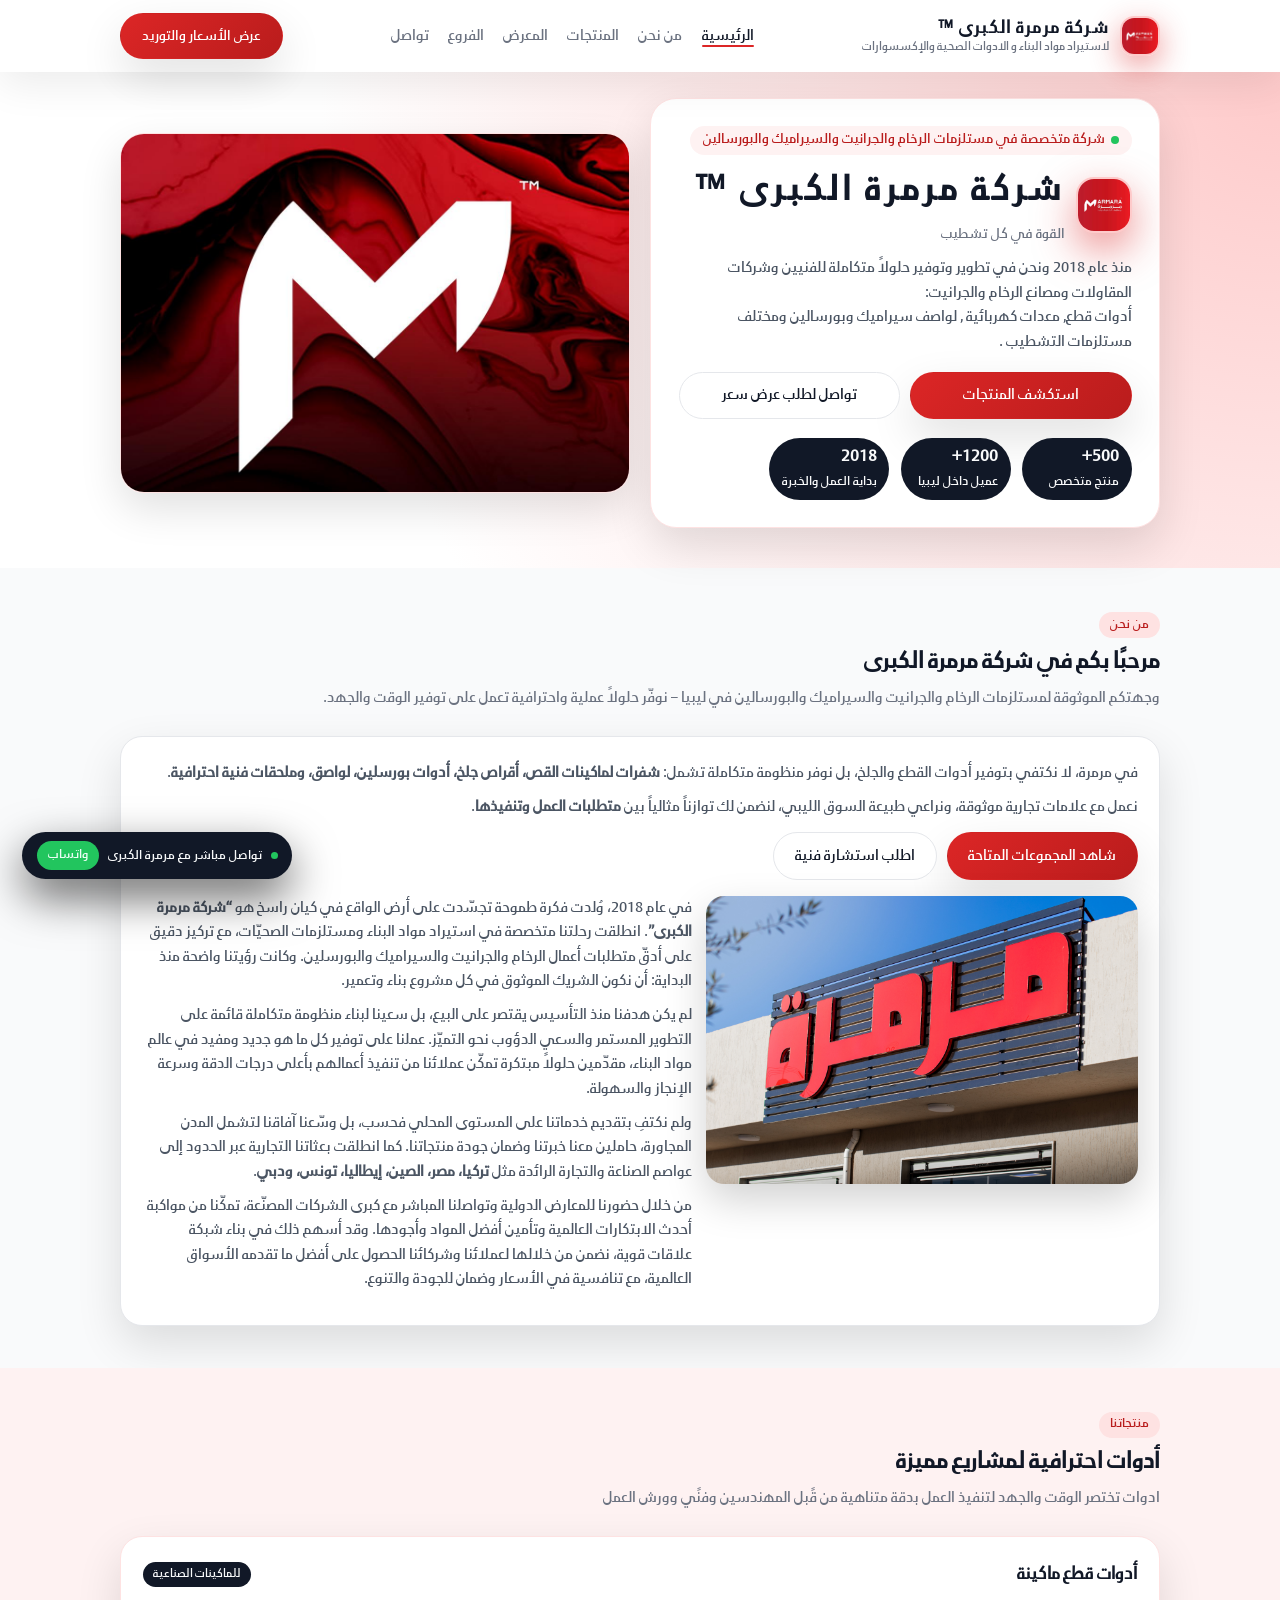
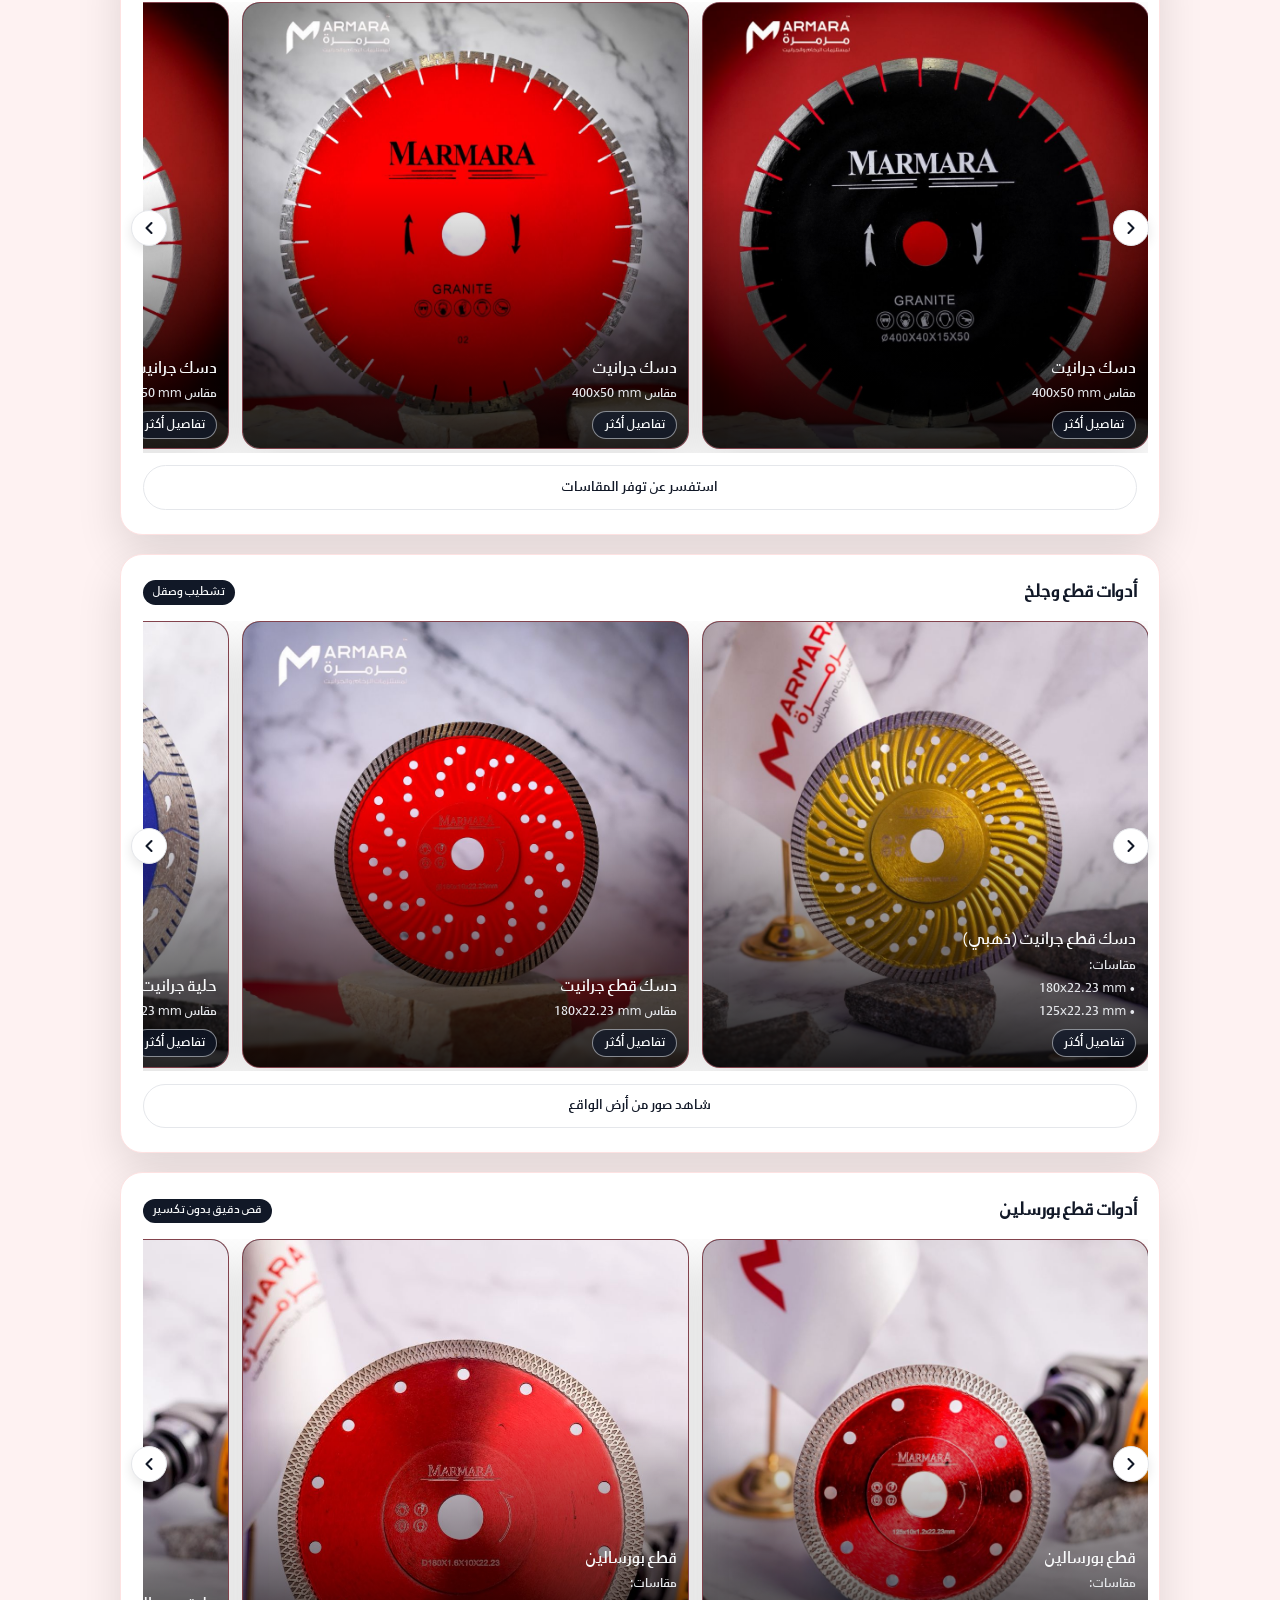
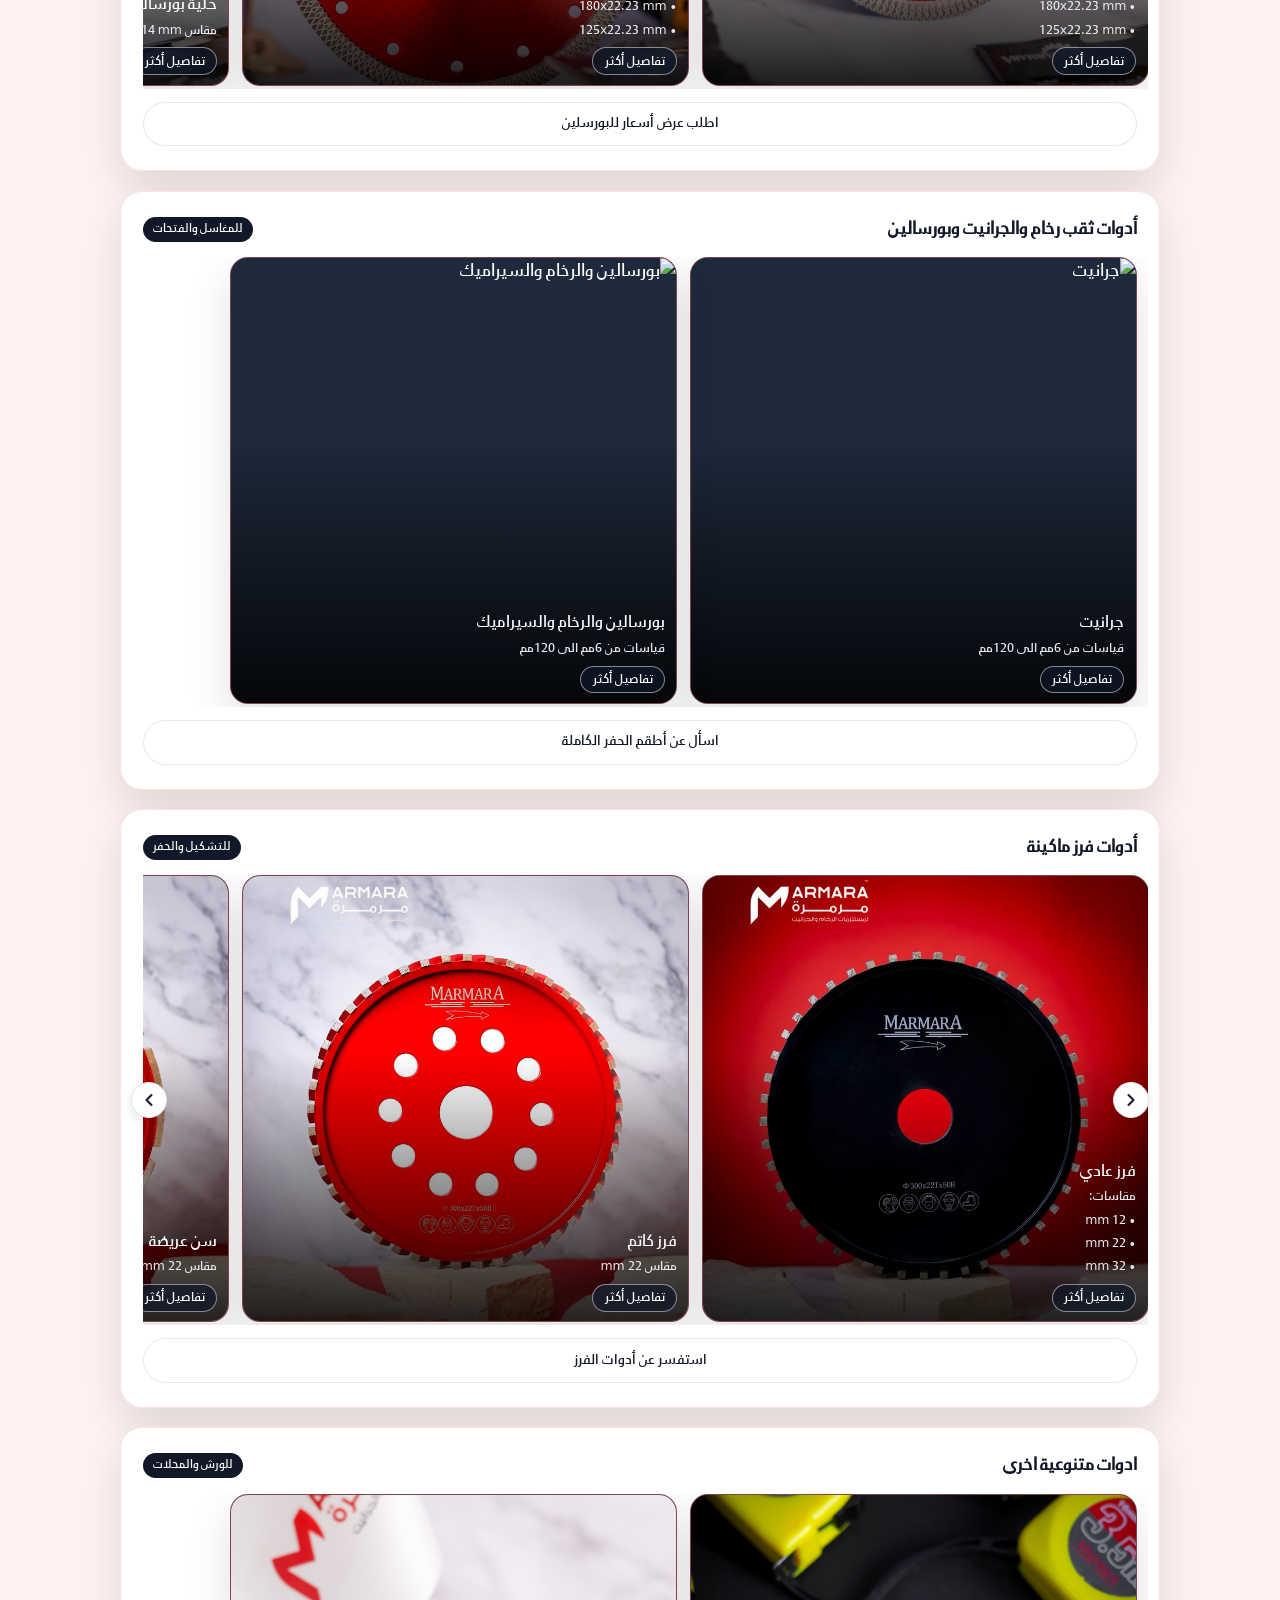
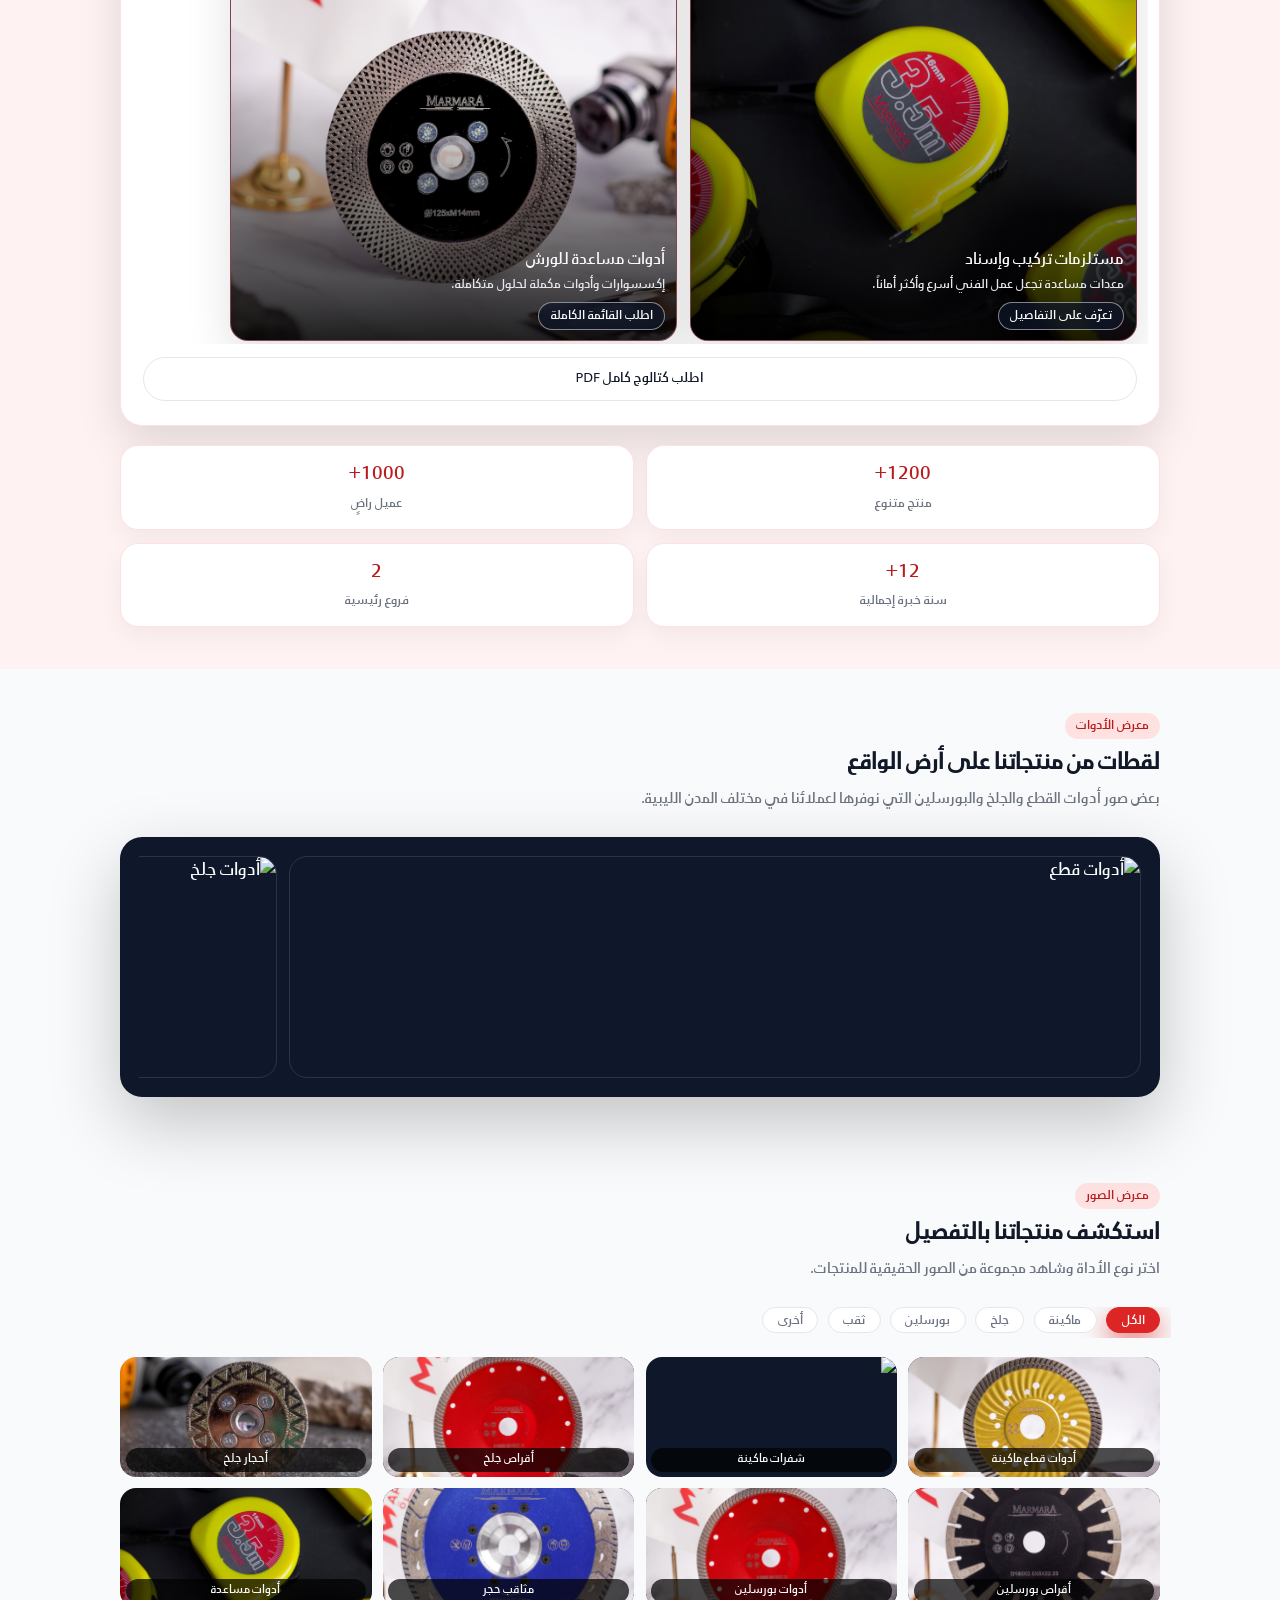
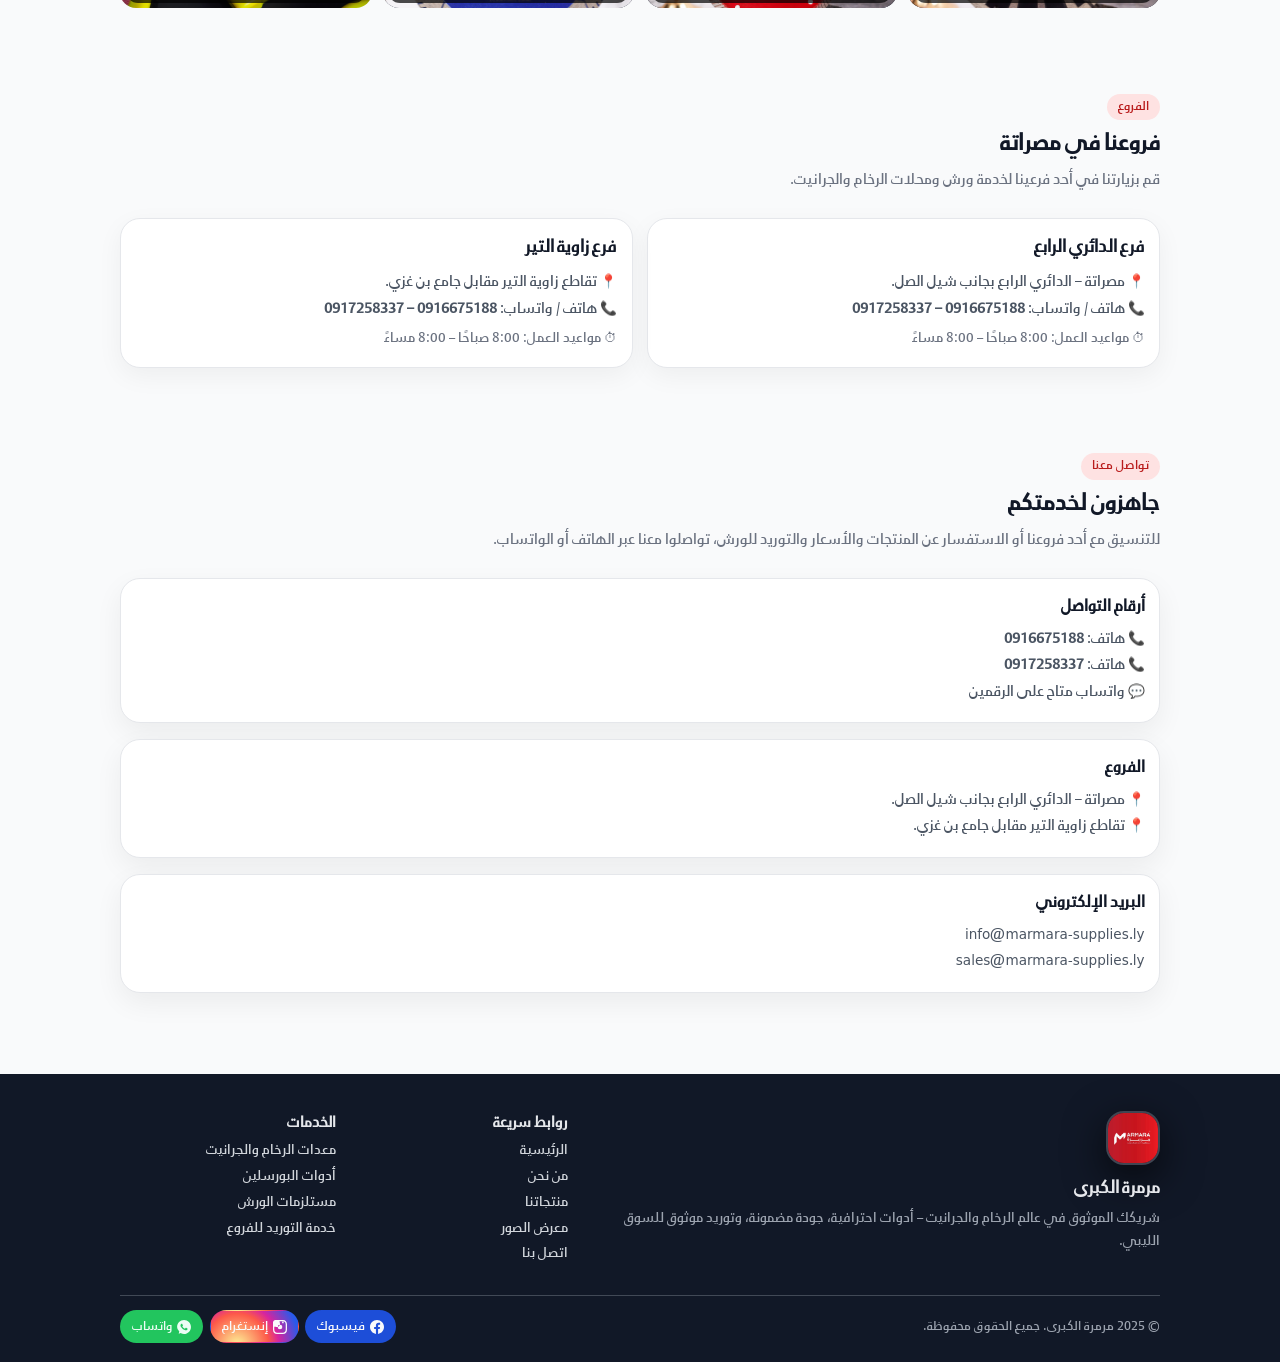
==== commit b768fc1e: "Add files via upload" ====
--- a/index.html
+++ b/index.html
@@ -1869,12 +1869,22 @@
           <div class="product-slider">
             <div class="product-card">
               <div class="product-card-image">
-                <img src="./img/14.JPG" alt="مثاقب رخام وبورسلين" />
+                <img src="./img/400.jpeg" alt="جرانيت" />
               </div>
               <div class="product-card-body">
-                <div class="product-card-title">مثاقب رخام وبورسلين</div>
-                <div class="product-card-desc">دقة عالية في فتحات المغاسل والديكور.</div>
-                <span class="product-card-cta">تعرّف على الأطقم</span>
+                <div class="product-card-title">جرانيت</div>
+                <div class="product-card-desc">قياسات من 6مم الى 120مم</div>
+                <span class="product-card-cta">تفاصيل أكثر</span>
+              </div>
+            </div>
+            <div class="product-card">
+              <div class="product-card-image">
+                <img src="./img/401.jpeg" alt="بورسالين والرخام والسيراميك" />
+              </div>
+              <div class="product-card-body">
+                <div class="product-card-title">بورسالين والرخام والسيراميك</div>
+                <div class="product-card-desc">قياسات من 6مم الى 120مم</div>
+                <span class="product-card-cta">تفاصيل أكثر</span>
               </div>
             </div>
           </div>
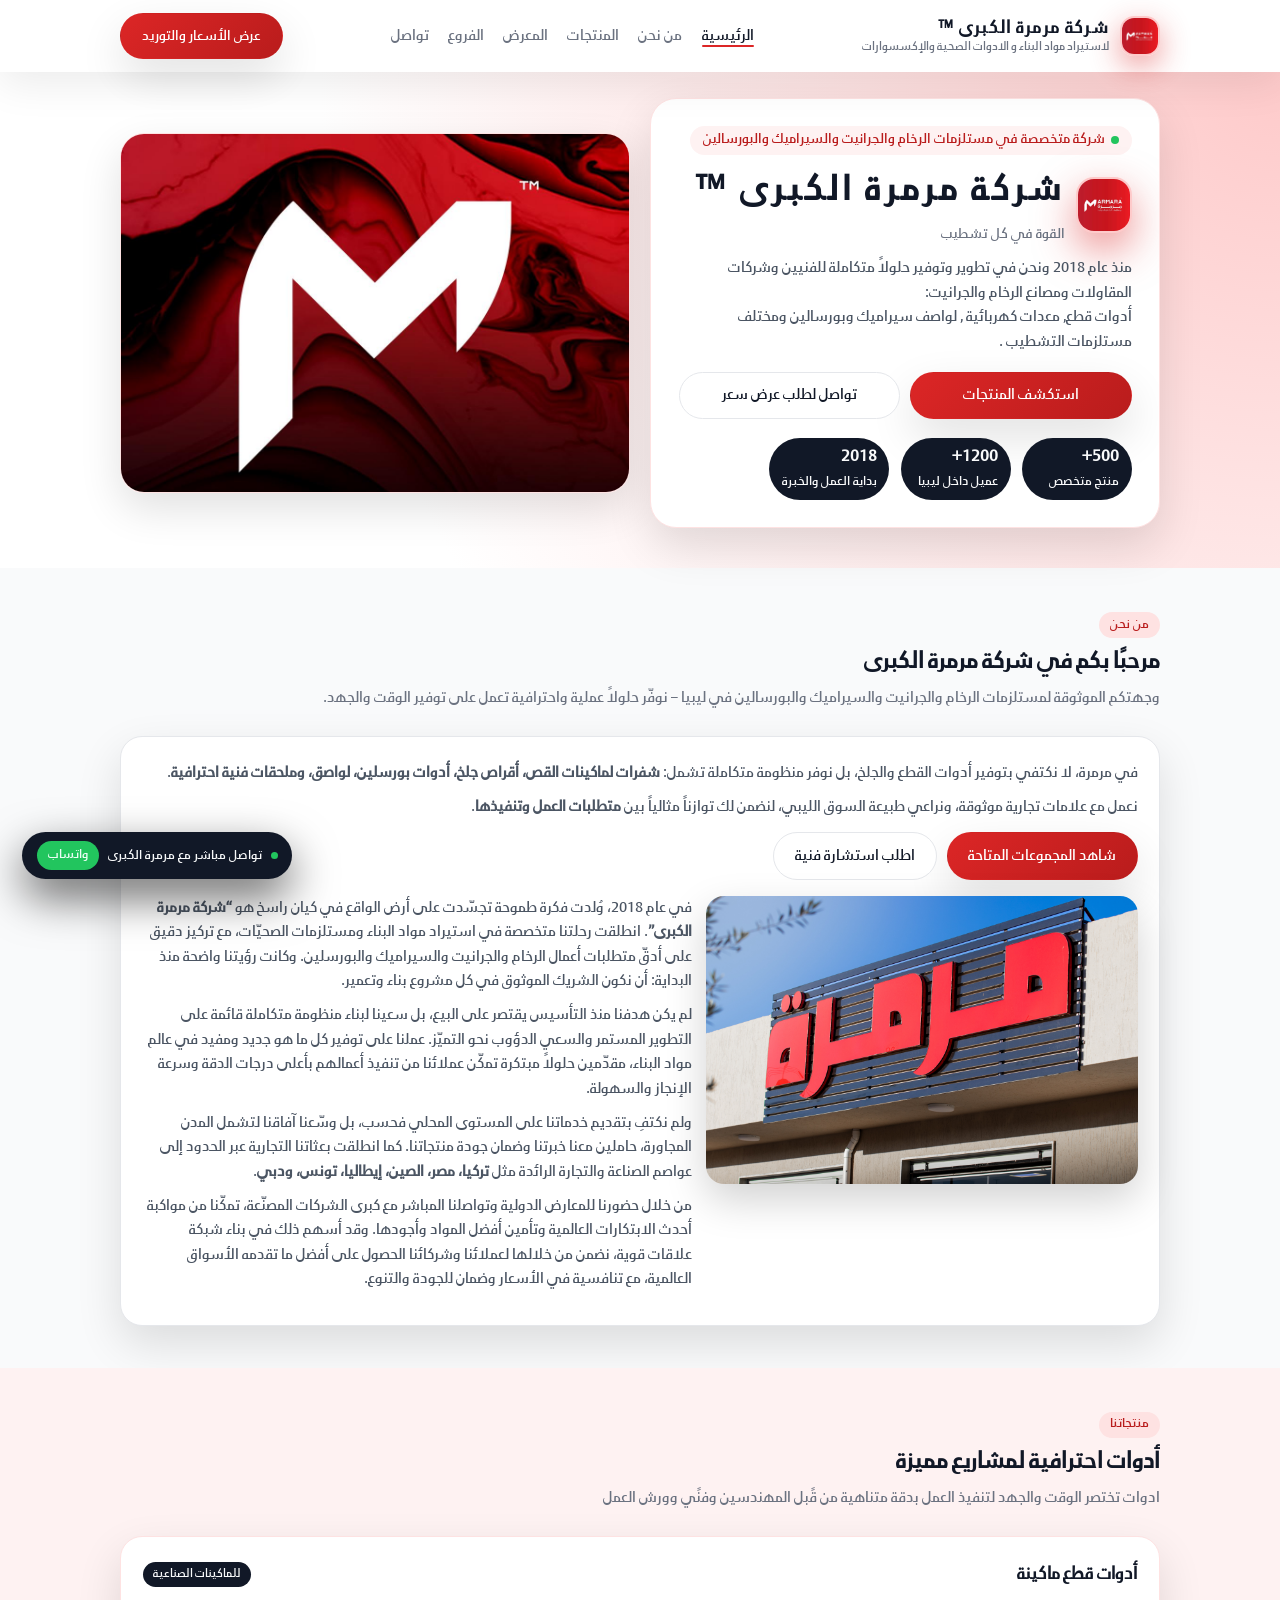
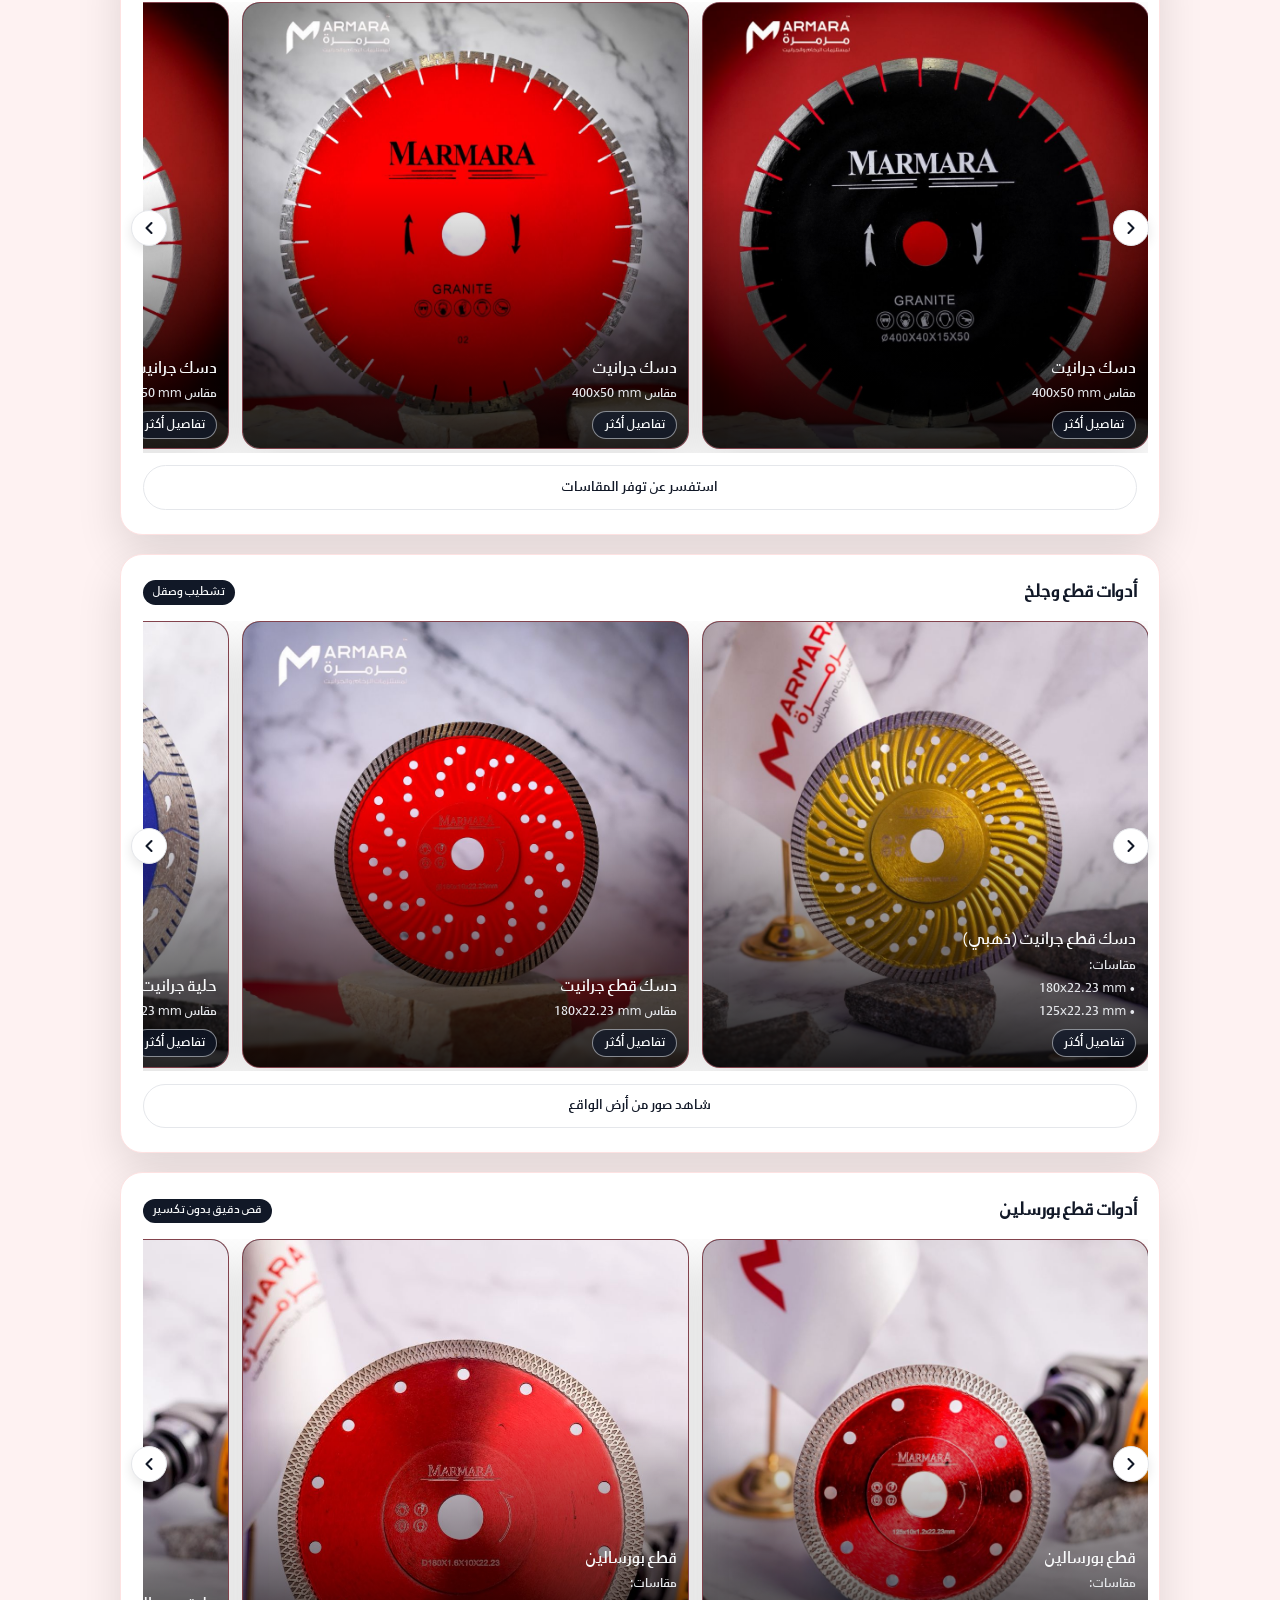
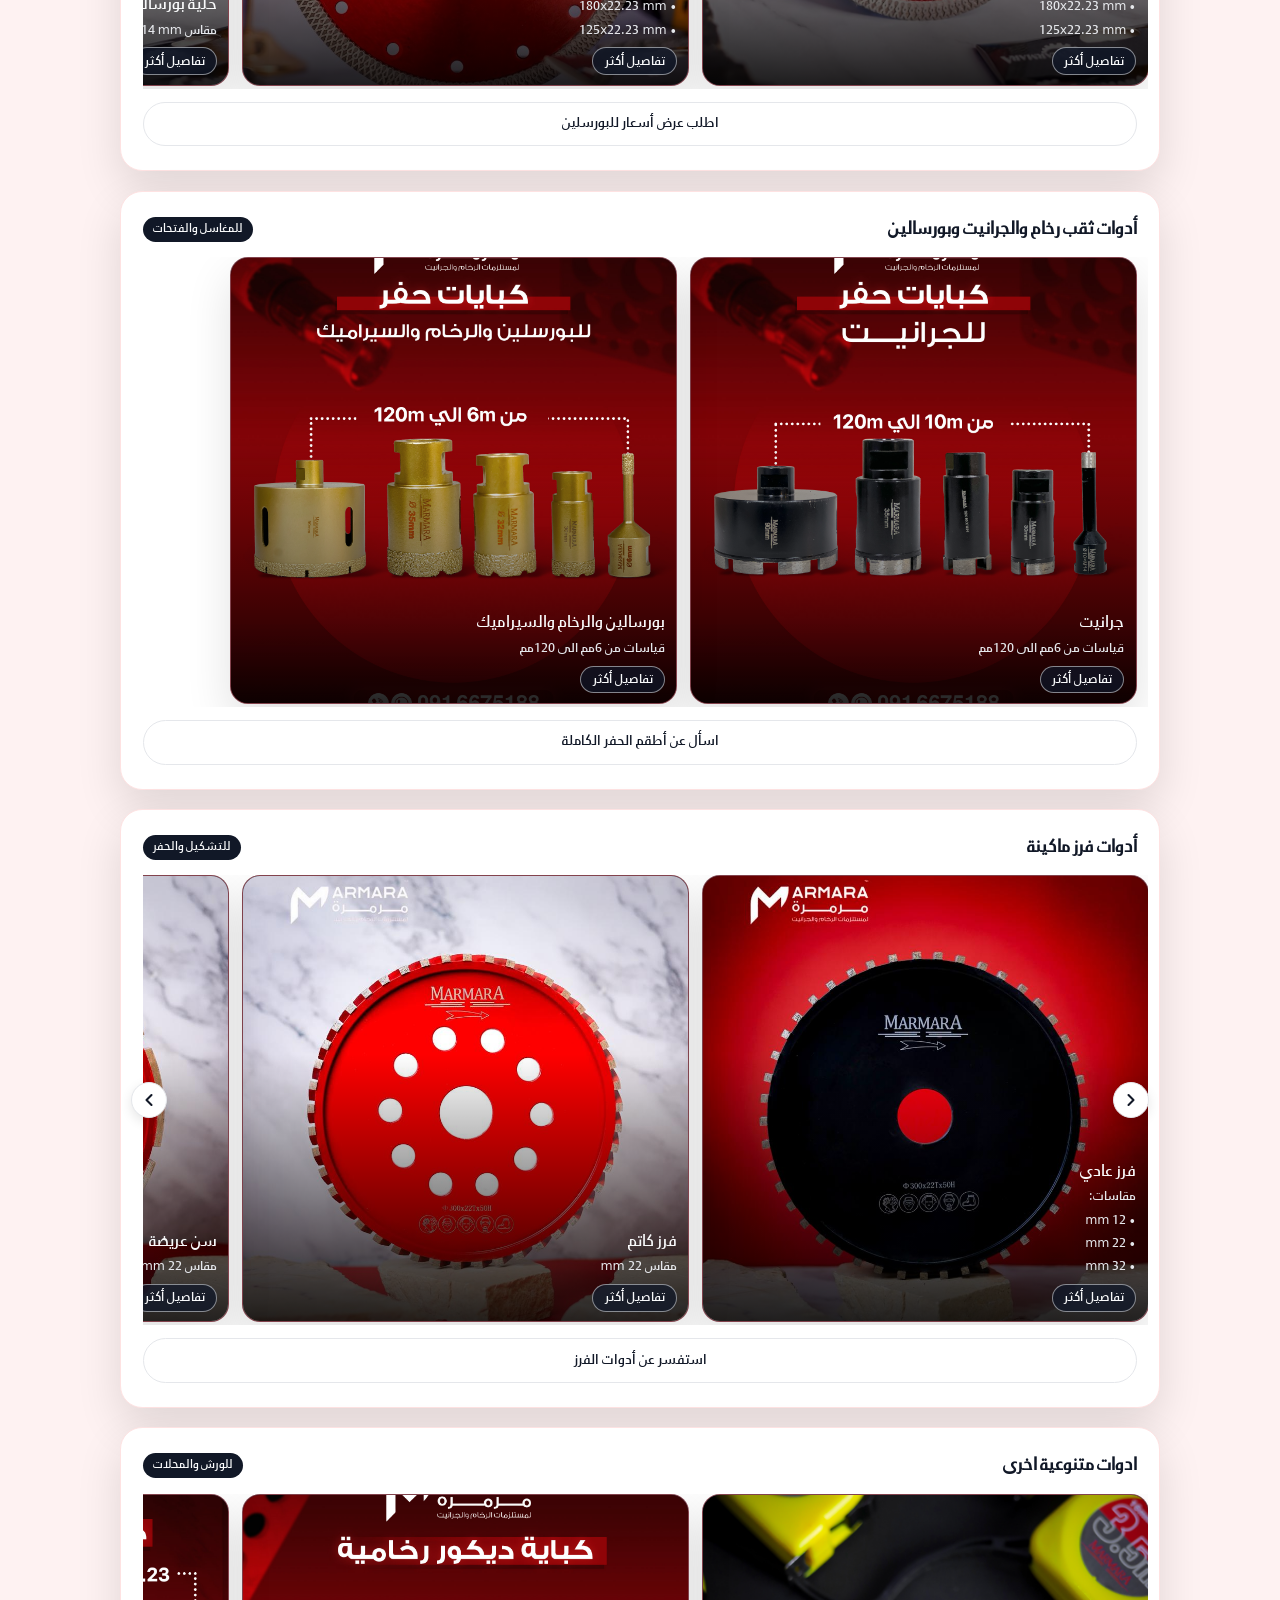
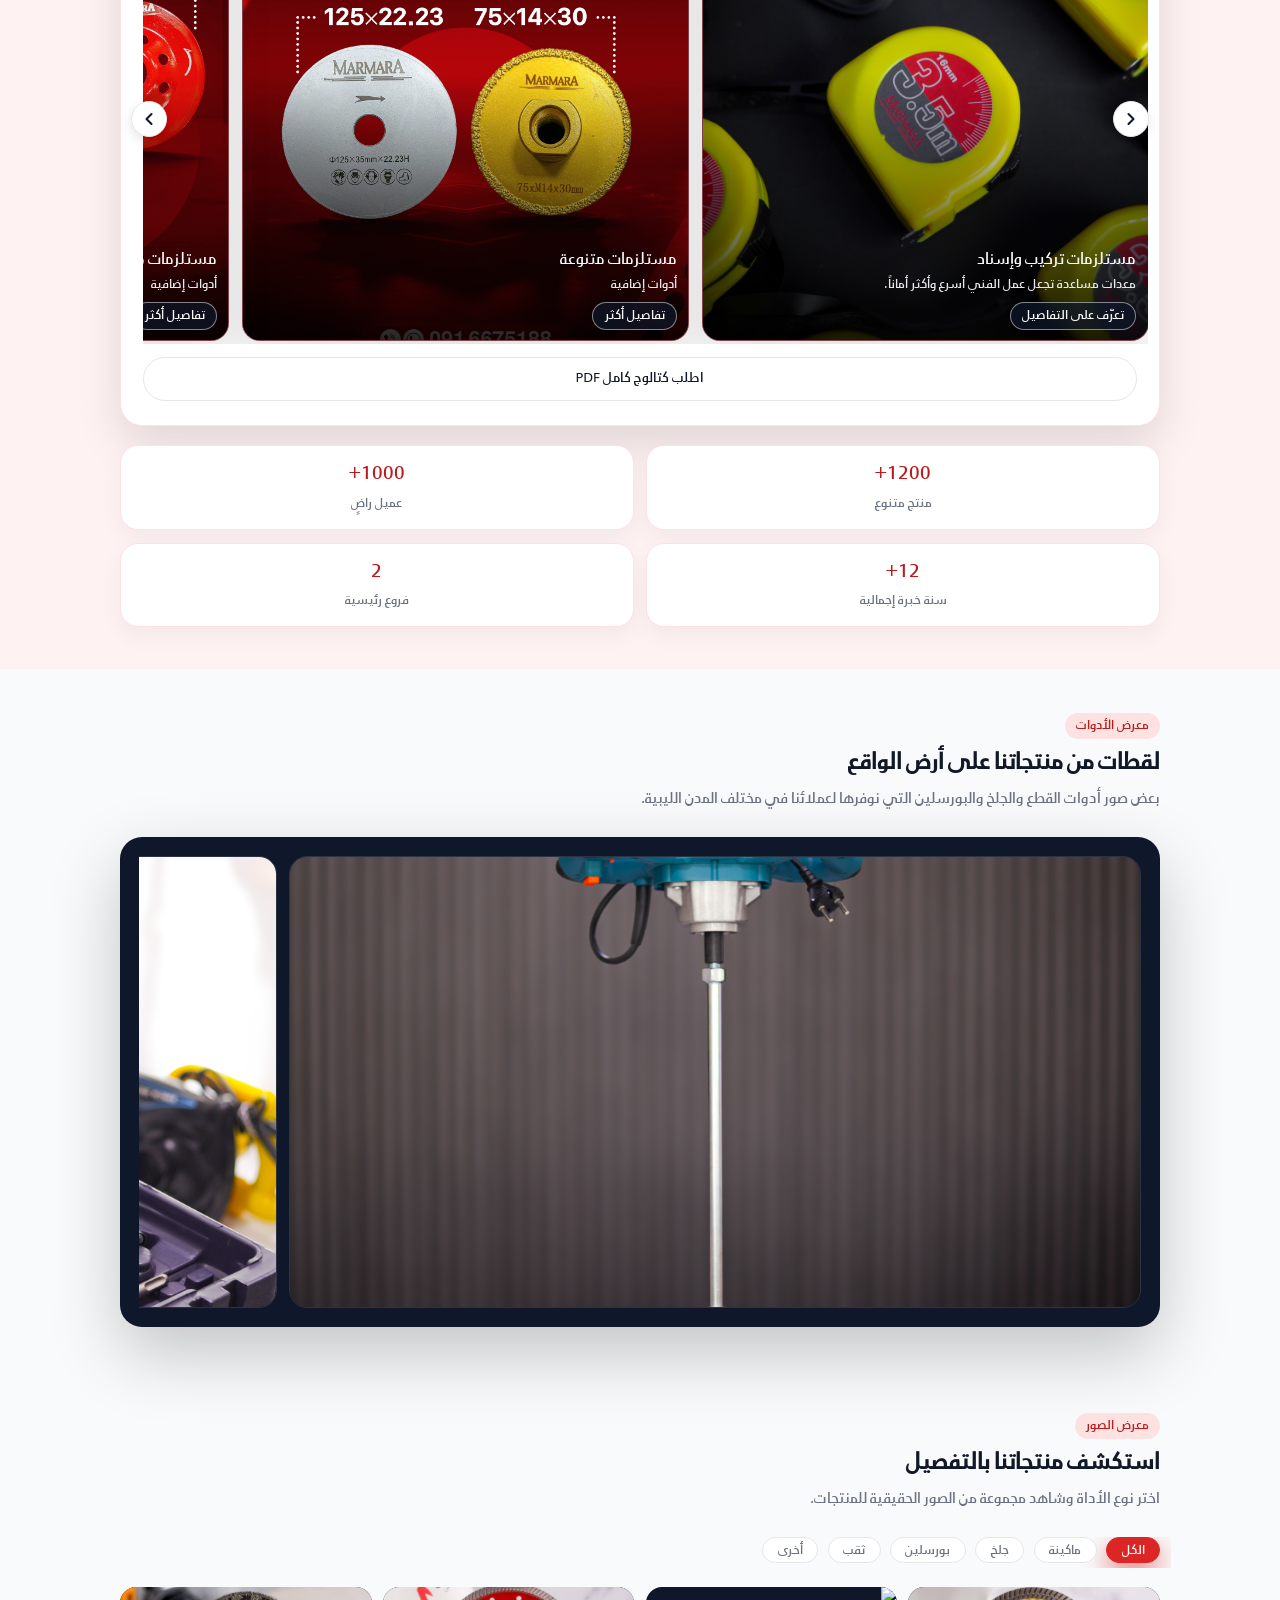
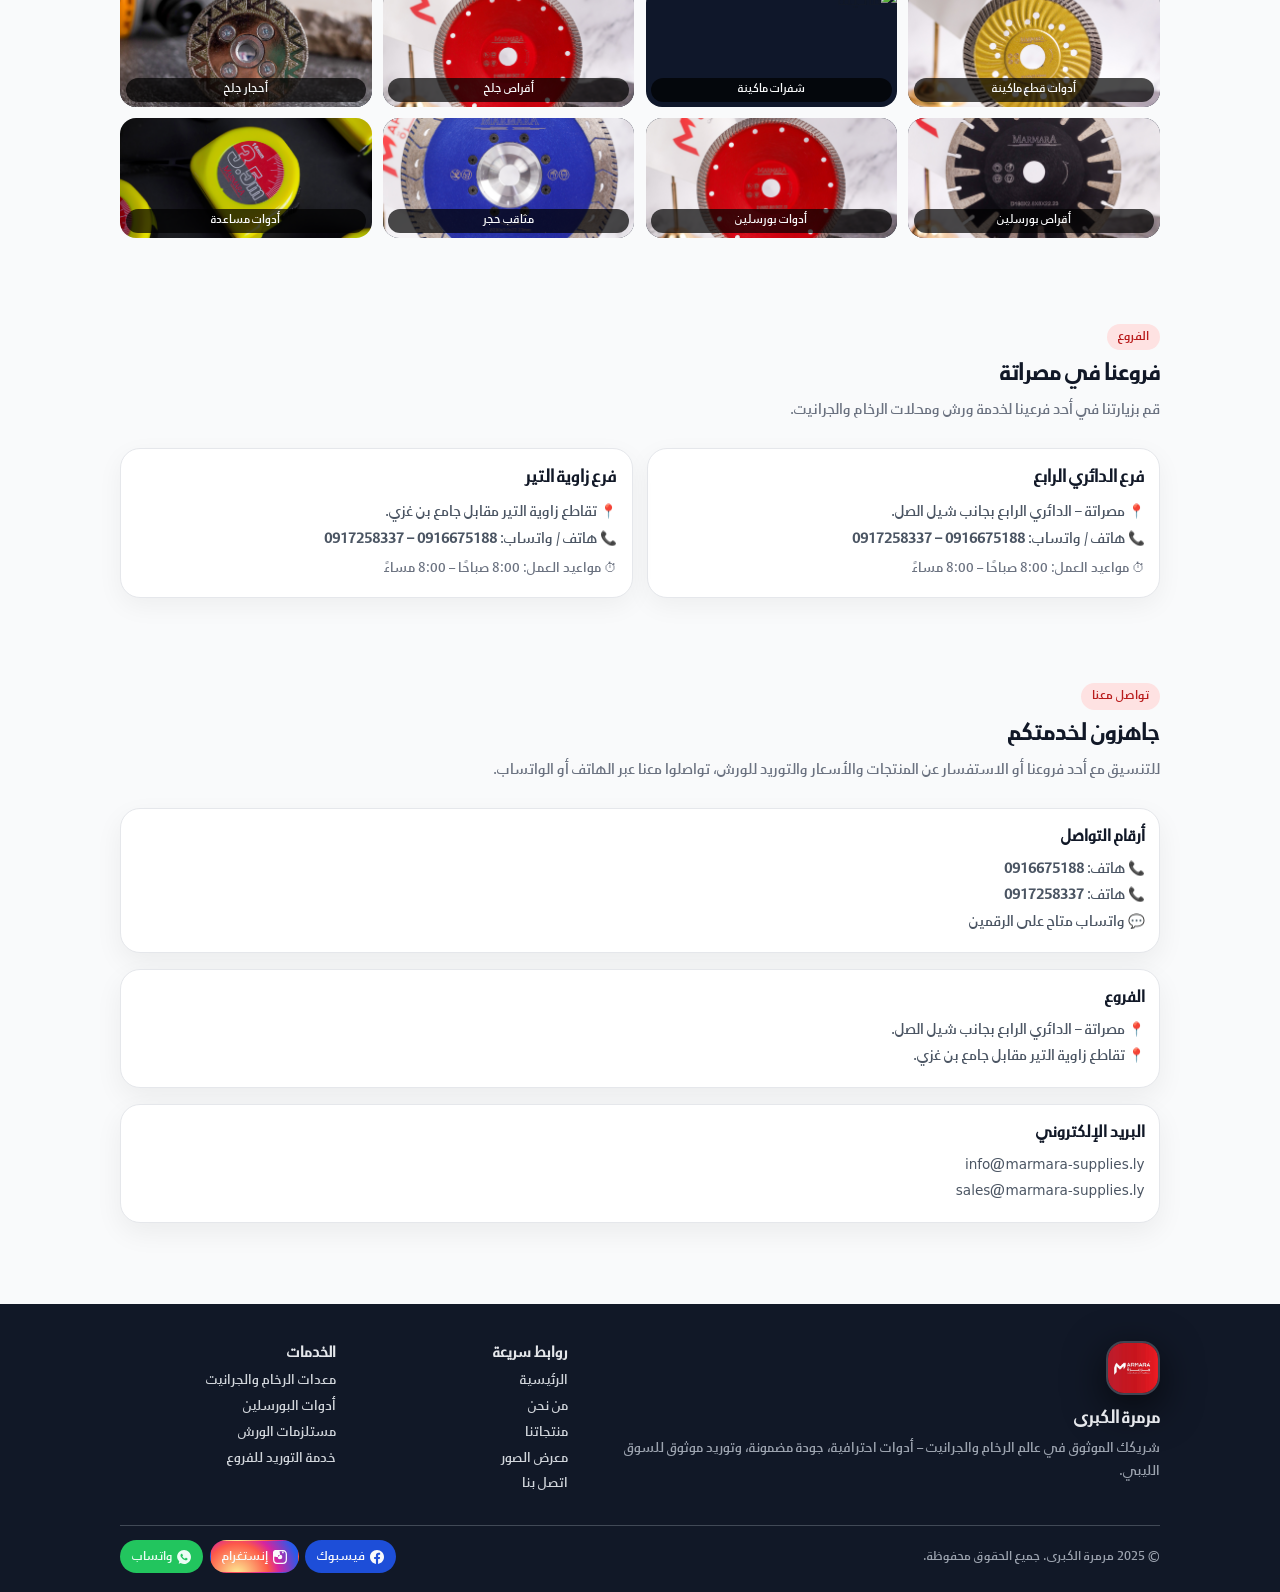
==== commit 247699a9: "Add files via upload" ====
--- a/index.html
+++ b/index.html
@@ -794,7 +794,7 @@
 
     .tools-slide img {
       width: 100%;
-      height: 220px;
+      height: 450px;
       object-fit: cover;
     }
 
@@ -1632,7 +1632,14 @@
                 </div>
                 <div class="product-card-body">
                   <div class="product-card-title">حلية رخام (فلانجة)</div>
-                  <div class="product-card-desc">متوفرة بكافة المقاسات</div>
+                  <div class="product-card-desc">
+                    مقاسات:
+                    <div style="margin-top:2px;">• 230x22.23 mm</div>
+                    <div style="margin-top:2px;">• 230x14 mm</div>
+                    <div style="margin-top:2px;">• 180x14 mm</div>
+                    <div style="margin-top:2px;">• 125x14 mm</div>
+                    <div style="margin-top:2px;">• 80x14 mm</div>
+                  </div>
                   <span class="product-card-cta">تفاصيل أكثر</span>
                 </div>
               </div>
@@ -1644,7 +1651,14 @@
                 </div>
                 <div class="product-card-body">
                   <div class="product-card-title">حلية رخام (فلانجة)</div>
-                  <div class="product-card-desc">متوفرة بكافة المقاسات</div>
+                  <div class="product-card-desc">
+                    مقاسات:
+                    <div style="margin-top:2px;">• 230x22.23 mm</div>
+                    <div style="margin-top:2px;">• 230x14 mm</div>
+                    <div style="margin-top:2px;">• 180x14 mm</div>
+                    <div style="margin-top:2px;">• 125x14 mm</div>
+                    <div style="margin-top:2px;">• 80x14 mm</div>
+                  </div>
                   <span class="product-card-cta">تفاصيل أكثر</span>
                 </div>
               </div>
@@ -1672,7 +1686,11 @@
                 </div>
                 <div class="product-card-body">
                   <div class="product-card-title">حلية رخام (بدون فلانجة)</div>
-                  <div class="product-card-desc">متوفرة بكافة المقاسات</div>
+                  <div class="product-card-desc">
+                    مقاسات:
+                    <div style="margin-top:2px;">• 180x22.23 mm</div>
+                    <div style="margin-top:2px;">• 230x22.23 mm</div>
+                  </div>
                   <span class="product-card-cta">تفاصيل أكثر</span>
                 </div>
               </div>
@@ -1682,7 +1700,11 @@
                 </div>
                 <div class="product-card-body">
                   <div class="product-card-title">حلية رخام (بدون فلانجة)</div>
-                  <div class="product-card-desc">متوفرة بكافة المقاسات</div>
+                  <div class="product-card-desc">
+                    مقاسات:
+                    <div style="margin-top:2px;">• 180x22.23 mm</div>
+                    <div style="margin-top:2px;">• 230x22.23 mm</div>
+                  </div>
                   <span class="product-card-cta">تفاصيل أكثر</span>
                 </div>
               </div>
@@ -1692,7 +1714,11 @@
                 </div>
                 <div class="product-card-body">
                   <div class="product-card-title">حلية رخام (بدون فلانجة)</div>
-                  <div class="product-card-desc">متوفرة بكافة المقاسات</div>
+                  <div class="product-card-desc">
+                    مقاسات:
+                    <div style="margin-top:2px;">• 180x22.23 mm</div>
+                    <div style="margin-top:2px;">• 230x22.23 mm</div>
+                  </div>
                   <span class="product-card-cta">تفاصيل أكثر</span>
                 </div>
               </div>
@@ -1702,7 +1728,11 @@
                 </div>
                 <div class="product-card-body">
                   <div class="product-card-title">حلية رخام (بدون فلانجة)</div>
-                  <div class="product-card-desc">متوفرة بكافة المقاسات</div>
+                  <div class="product-card-desc">
+                    مقاسات:
+                    <div style="margin-top:2px;">• 180x22.23 mm</div>
+                    <div style="margin-top:2px;">• 230x22.23 mm</div>
+                  </div>
                   <span class="product-card-cta">تفاصيل أكثر</span>
                 </div>
               </div>
@@ -1712,7 +1742,11 @@
                 </div>
                 <div class="product-card-body">
                   <div class="product-card-title">حلية رخام (بدون فلانجة)</div>
-                  <div class="product-card-desc">متوفرة بكافة المقاسات</div>
+                  <div class="product-card-desc">
+                    مقاسات:
+                    <div style="margin-top:2px;">• 180x22.23 mm</div>
+                    <div style="margin-top:2px;">• 230x22.23 mm</div>
+                  </div>
                   <span class="product-card-cta">تفاصيل أكثر</span>
                 </div>
               </div>
@@ -1722,7 +1756,11 @@
                 </div>
                 <div class="product-card-body">
                   <div class="product-card-title">حلية رخام (بدون فلانجة)</div>
-                  <div class="product-card-desc">متوفرة بكافة المقاسات</div>
+                  <div class="product-card-desc">
+                    مقاسات:
+                    <div style="margin-top:2px;">• 180x22.23 mm</div>
+                    <div style="margin-top:2px;">• 230x22.23 mm</div>
+                  </div>
                   <span class="product-card-cta">تفاصيل أكثر</span>
                 </div>
               </div>
@@ -1978,25 +2016,69 @@
             <h3 class="product-category-title">ادوات متنوعية اخرى </h3>
             <span class="product-category-tag">للورش والمحلات</span>
           </div>
-          <div class="product-slider">
-            <div class="product-card">
-              <div class="product-card-image">
-                <img src="./img/18.JPG" alt="مستلزمات متنوعة" />
-              </div>
-              <div class="product-card-body">
-                <div class="product-card-title">مستلزمات تركيب وإسناد</div>
-                <div class="product-card-desc">معدات مساعدة تجعل عمل الفني أسرع وأكثر أماناً.</div>
-                <span class="product-card-cta">تعرّف على التفاصيل</span>
-              </div>
-            </div>
-            <div class="product-card">
-              <div class="product-card-image">
-                <img src="./img/35.JPG" alt="أدوات مساعدة" />
-              </div>
-              <div class="product-card-body">
-                <div class="product-card-title">أدوات مساعدة للورش</div>
-                <div class="product-card-desc">إكسسوارات وأدوات مكملة لحلول متكاملة.</div>
-                <span class="product-card-cta">اطلب القائمة الكاملة</span>
+          <div class="slider-container">
+            <button class="slider-arrow prev" aria-label="السابق">
+              <svg width="20" height="20" viewBox="0 0 24 24" fill="none" stroke="currentColor" stroke-width="2.5"
+                stroke-linecap="round" stroke-linejoin="round">
+                <path d="M9 18l6-6-6-6" />
+              </svg>
+            </button>
+            <button class="slider-arrow next" aria-label="التالي">
+              <svg width="20" height="20" viewBox="0 0 24 24" fill="none" stroke="currentColor" stroke-width="2.5"
+                stroke-linecap="round" stroke-linejoin="round">
+                <path d="M15 18l-6-6 6-6" />
+              </svg>
+            </button>
+            <div class="product-slider misc-slider">
+              <div class="product-card">
+                <div class="product-card-image">
+                  <img src="./img/18.JPG" alt="مستلزمات متنوعة" />
+                </div>
+                <div class="product-card-body">
+                  <div class="product-card-title">مستلزمات تركيب وإسناد</div>
+                  <div class="product-card-desc">معدات مساعدة تجعل عمل الفني أسرع وأكثر أماناً.</div>
+                  <span class="product-card-cta">تعرّف على التفاصيل</span>
+                </div>
+              </div>
+              <div class="product-card">
+                <div class="product-card-image">
+                  <img src="./img/500.jpeg" alt="أدوات متنوعة" />
+                </div>
+                <div class="product-card-body">
+                  <div class="product-card-title">مستلزمات متنوعة</div>
+                  <div class="product-card-desc">أدوات إضافية</div>
+                  <span class="product-card-cta">تفاصيل أكثر</span>
+                </div>
+              </div>
+              <div class="product-card">
+                <div class="product-card-image">
+                  <img src="./img/501.jpeg" alt="أدوات متنوعة" />
+                </div>
+                <div class="product-card-body">
+                  <div class="product-card-title">مستلزمات متنوعة</div>
+                  <div class="product-card-desc">أدوات إضافية</div>
+                  <span class="product-card-cta">تفاصيل أكثر</span>
+                </div>
+              </div>
+              <div class="product-card">
+                <div class="product-card-image">
+                  <img src="./img/502.jpeg" alt="أدوات متنوعة" />
+                </div>
+                <div class="product-card-body">
+                  <div class="product-card-title">مستلزمات متنوعة</div>
+                  <div class="product-card-desc">أدوات إضافية</div>
+                  <span class="product-card-cta">تفاصيل أكثر</span>
+                </div>
+              </div>
+              <div class="product-card">
+                <div class="product-card-image">
+                  <img src="./img/503.jpeg" alt="أدوات متنوعة" />
+                </div>
+                <div class="product-card-body">
+                  <div class="product-card-title">مستلزمات متنوعة</div>
+                  <div class="product-card-desc">أدوات إضافية</div>
+                  <span class="product-card-cta">تفاصيل أكثر</span>
+                </div>
               </div>
             </div>
           </div>
@@ -2041,19 +2123,49 @@
         <div class="tools-slider-card">
           <div class="tools-main">
             <div class="tools-slide">
-              <img src="./img/7.jpg" alt="أدوات قطع" />
+              <img src="./img/IMG_3151.JPG" alt="عرض منتجات مرمرة" />
             </div>
             <div class="tools-slide">
-              <img src="./img/8.jpg" alt="أدوات جلخ" />
+              <img src="./img/IMG_3157.JPG" alt="عرض منتجات مرمرة" />
             </div>
             <div class="tools-slide">
-              <img src="./img/9.jpg" alt="معدات متنوعة" />
+              <img src="./img/IMG_3176.JPG" alt="عرض منتجات مرمرة" />
             </div>
             <div class="tools-slide">
-              <img src="./img/10.jpg" alt="أدوات بورسلين" />
+              <img src="./img/IMG_3184.JPG" alt="عرض منتجات مرمرة" />
             </div>
             <div class="tools-slide">
-              <img src="./img/11.jpg" alt="منتجات مرمرة" />
+              <img src="./img/IMG_3187.JPG" alt="عرض منتجات مرمرة" />
+            </div>
+            <div class="tools-slide">
+              <img src="./img/IMG_3189.JPG" alt="عرض منتجات مرمرة" />
+            </div>
+            <div class="tools-slide">
+              <img src="./img/IMG_3193.JPG" alt="عرض منتجات مرمرة" />
+            </div>
+            <div class="tools-slide">
+              <img src="./img/IMG_3197.JPG" alt="عرض منتجات مرمرة" />
+            </div>
+            <div class="tools-slide">
+              <img src="./img/IMG_3199.JPG" alt="عرض منتجات مرمرة" />
+            </div>
+            <div class="tools-slide">
+              <img src="./img/IMG_3225.JPG" alt="عرض منتجات مرمرة" />
+            </div>
+            <div class="tools-slide">
+              <img src="./img/IMG_3226.JPG" alt="عرض منتجات مرمرة" />
+            </div>
+            <div class="tools-slide">
+              <img src="./img/IMG_3231.JPG" alt="عرض منتجات مرمرة" />
+            </div>
+            <div class="tools-slide">
+              <img src="./img/IMG_3232.JPG" alt="عرض منتجات مرمرة" />
+            </div>
+            <div class="tools-slide">
+              <img src="./img/IMG_3239.JPG" alt="عرض منتجات مرمرة" />
+            </div>
+            <div class="tools-slide">
+              <img src="./img/IMG_3242.JPG" alt="عرض منتجات مرمرة" />
             </div>
           </div>
         </div>
@@ -2388,6 +2500,7 @@
     initSlider(".grinding-slider");
     initSlider(".porcelain-slider");
     initSlider(".milling-slider");
+    initSlider(".misc-slider");
   </script>
 </body>
 
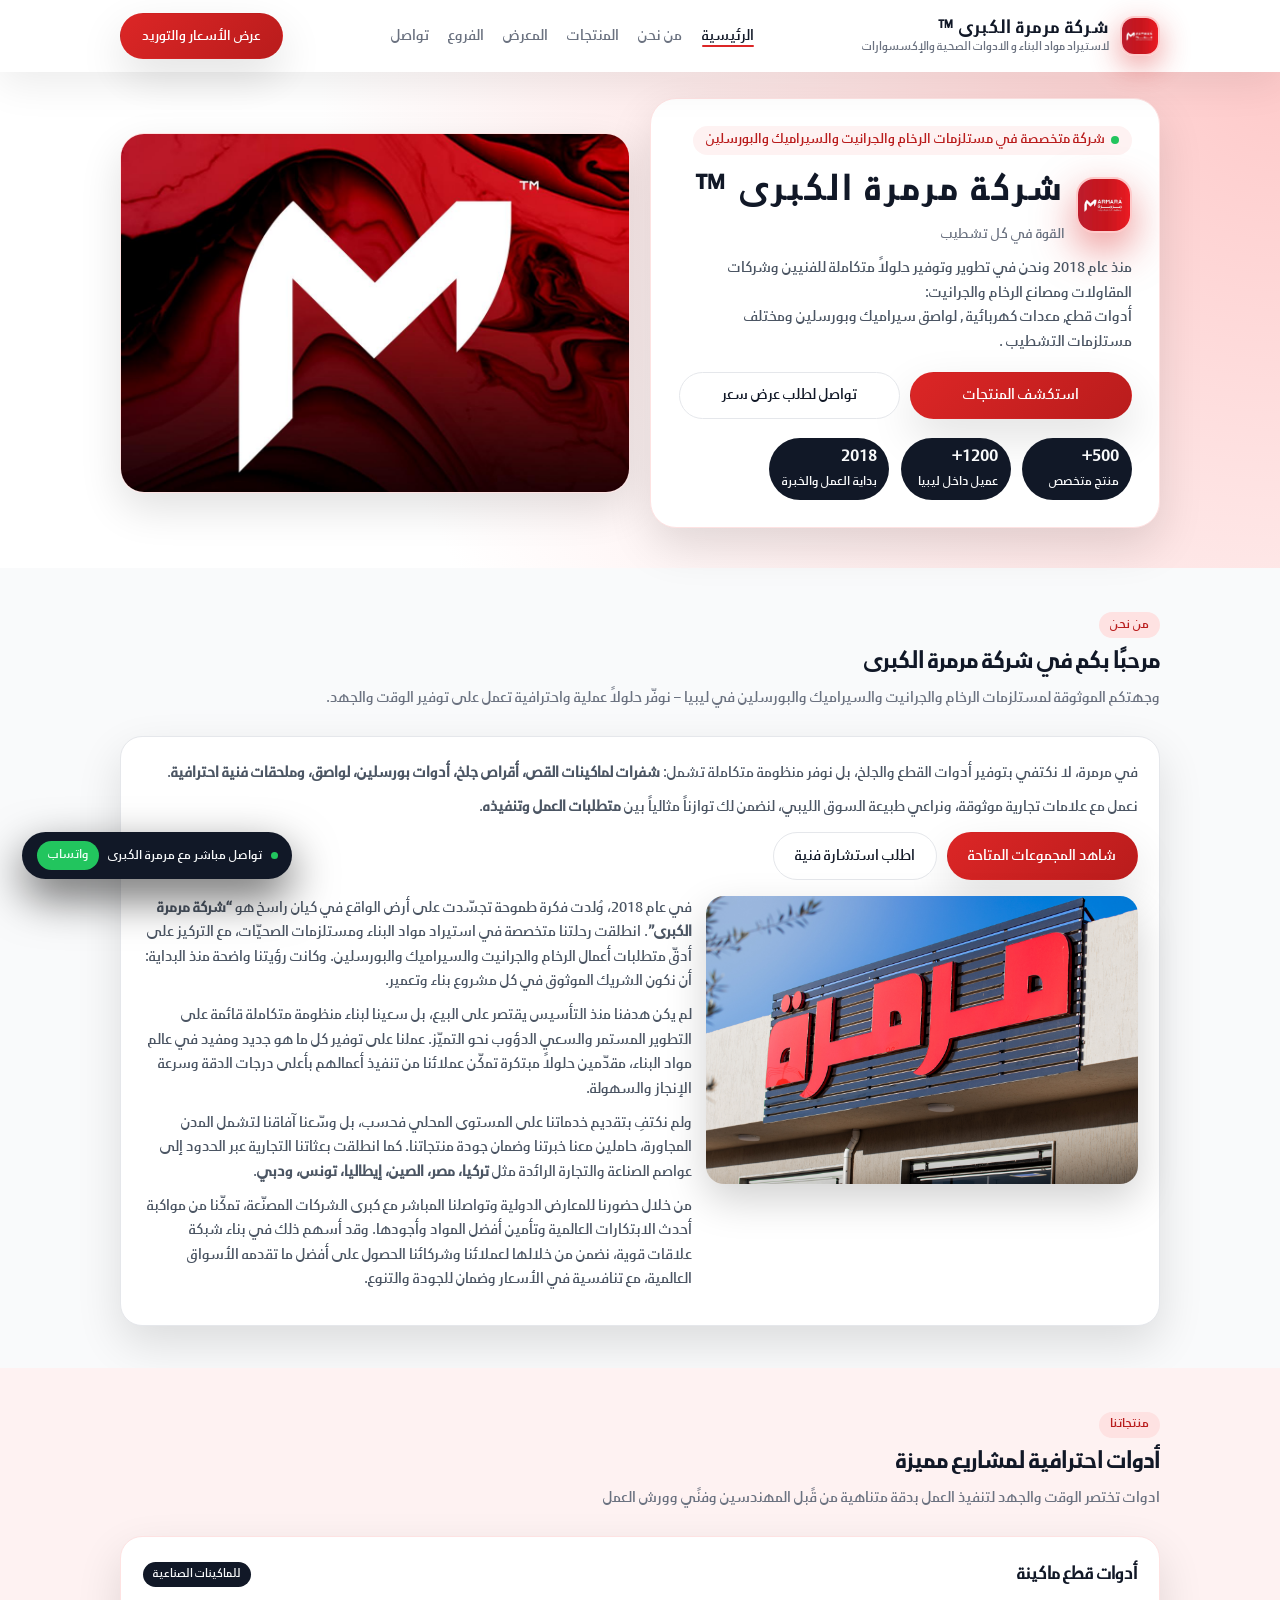
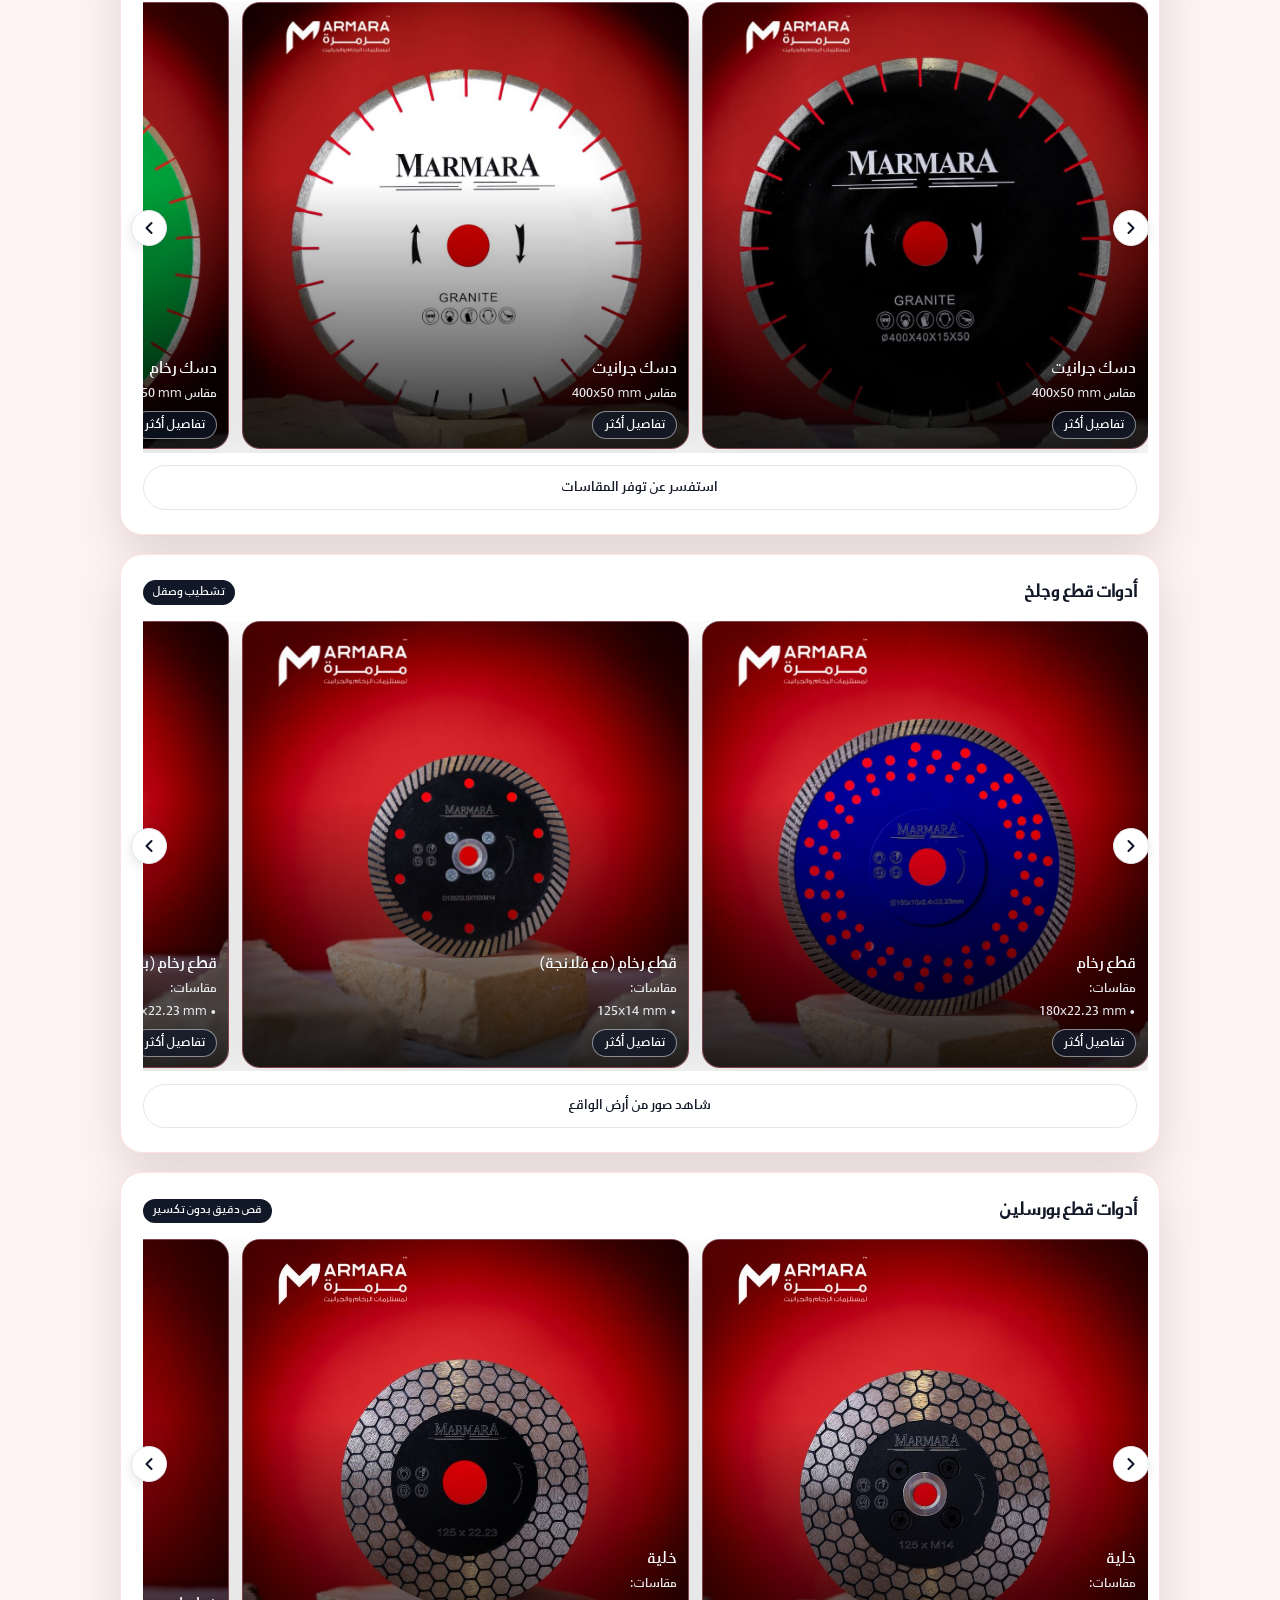
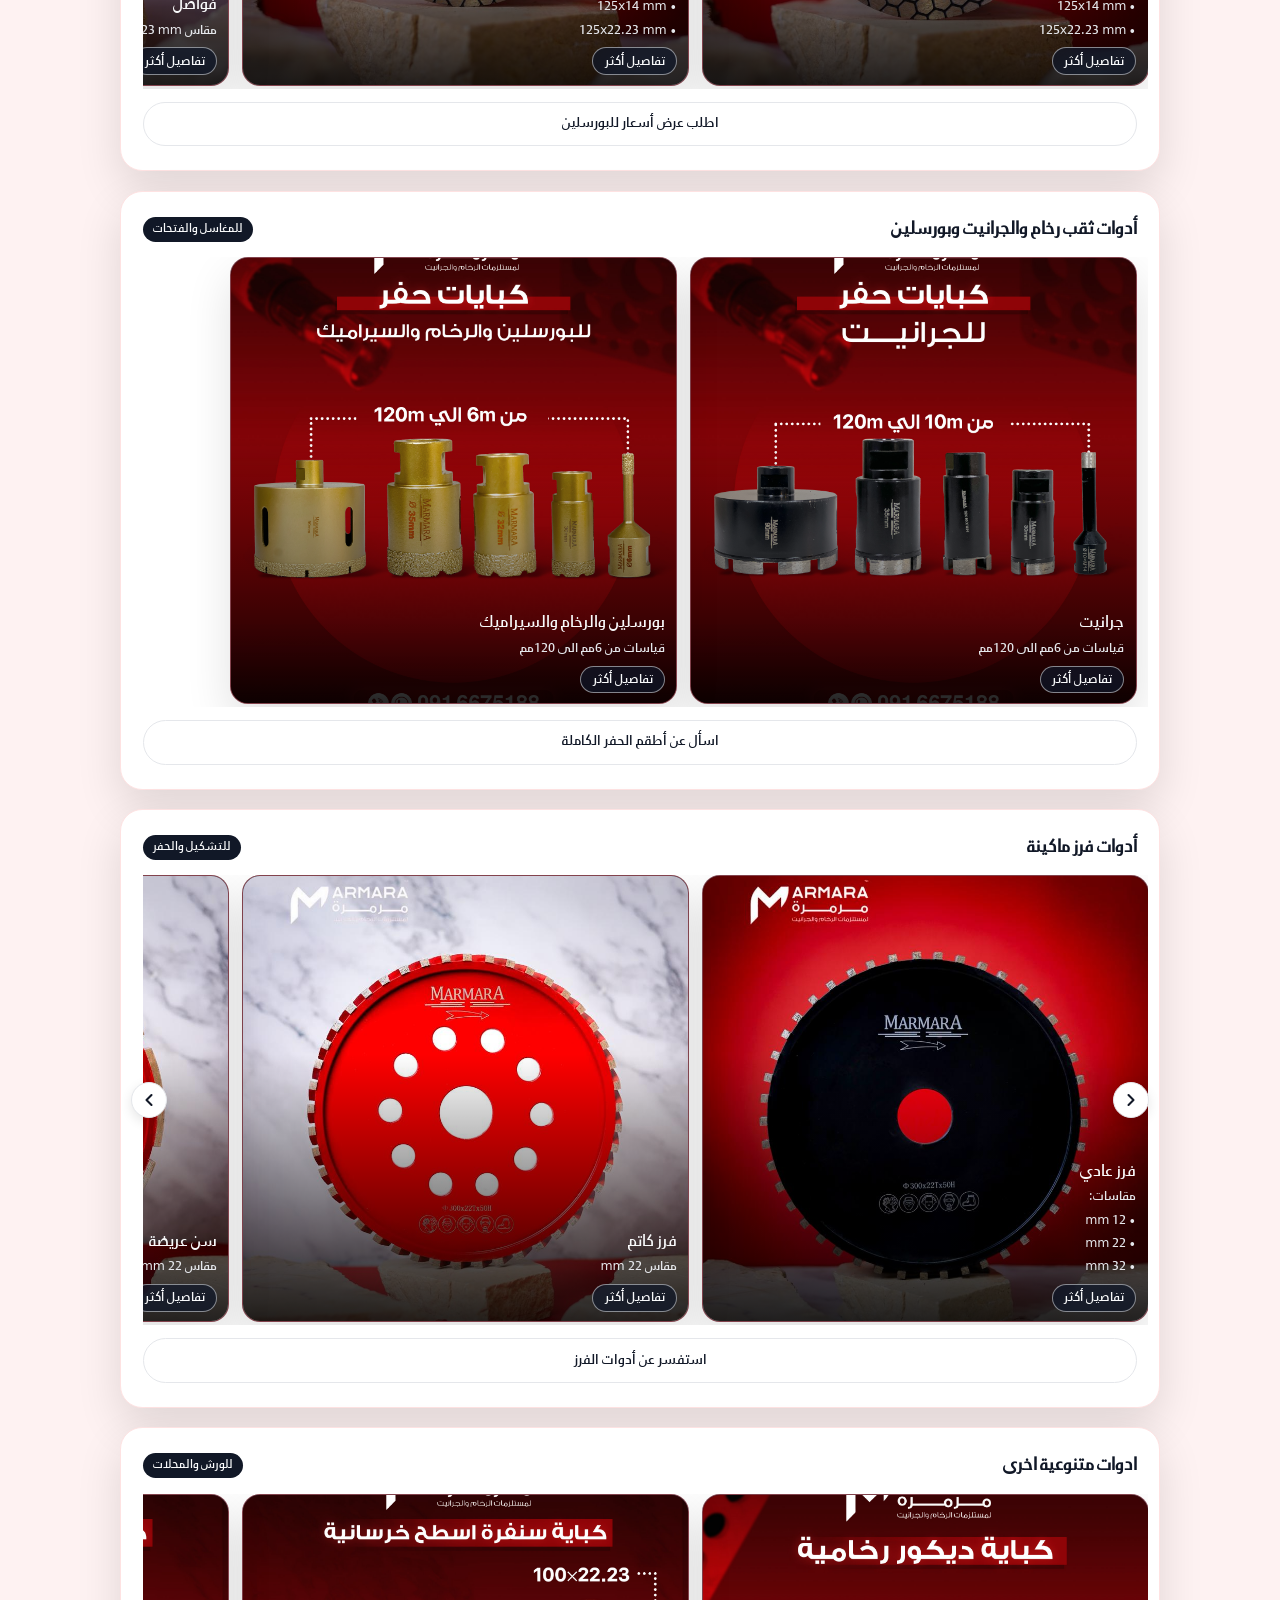
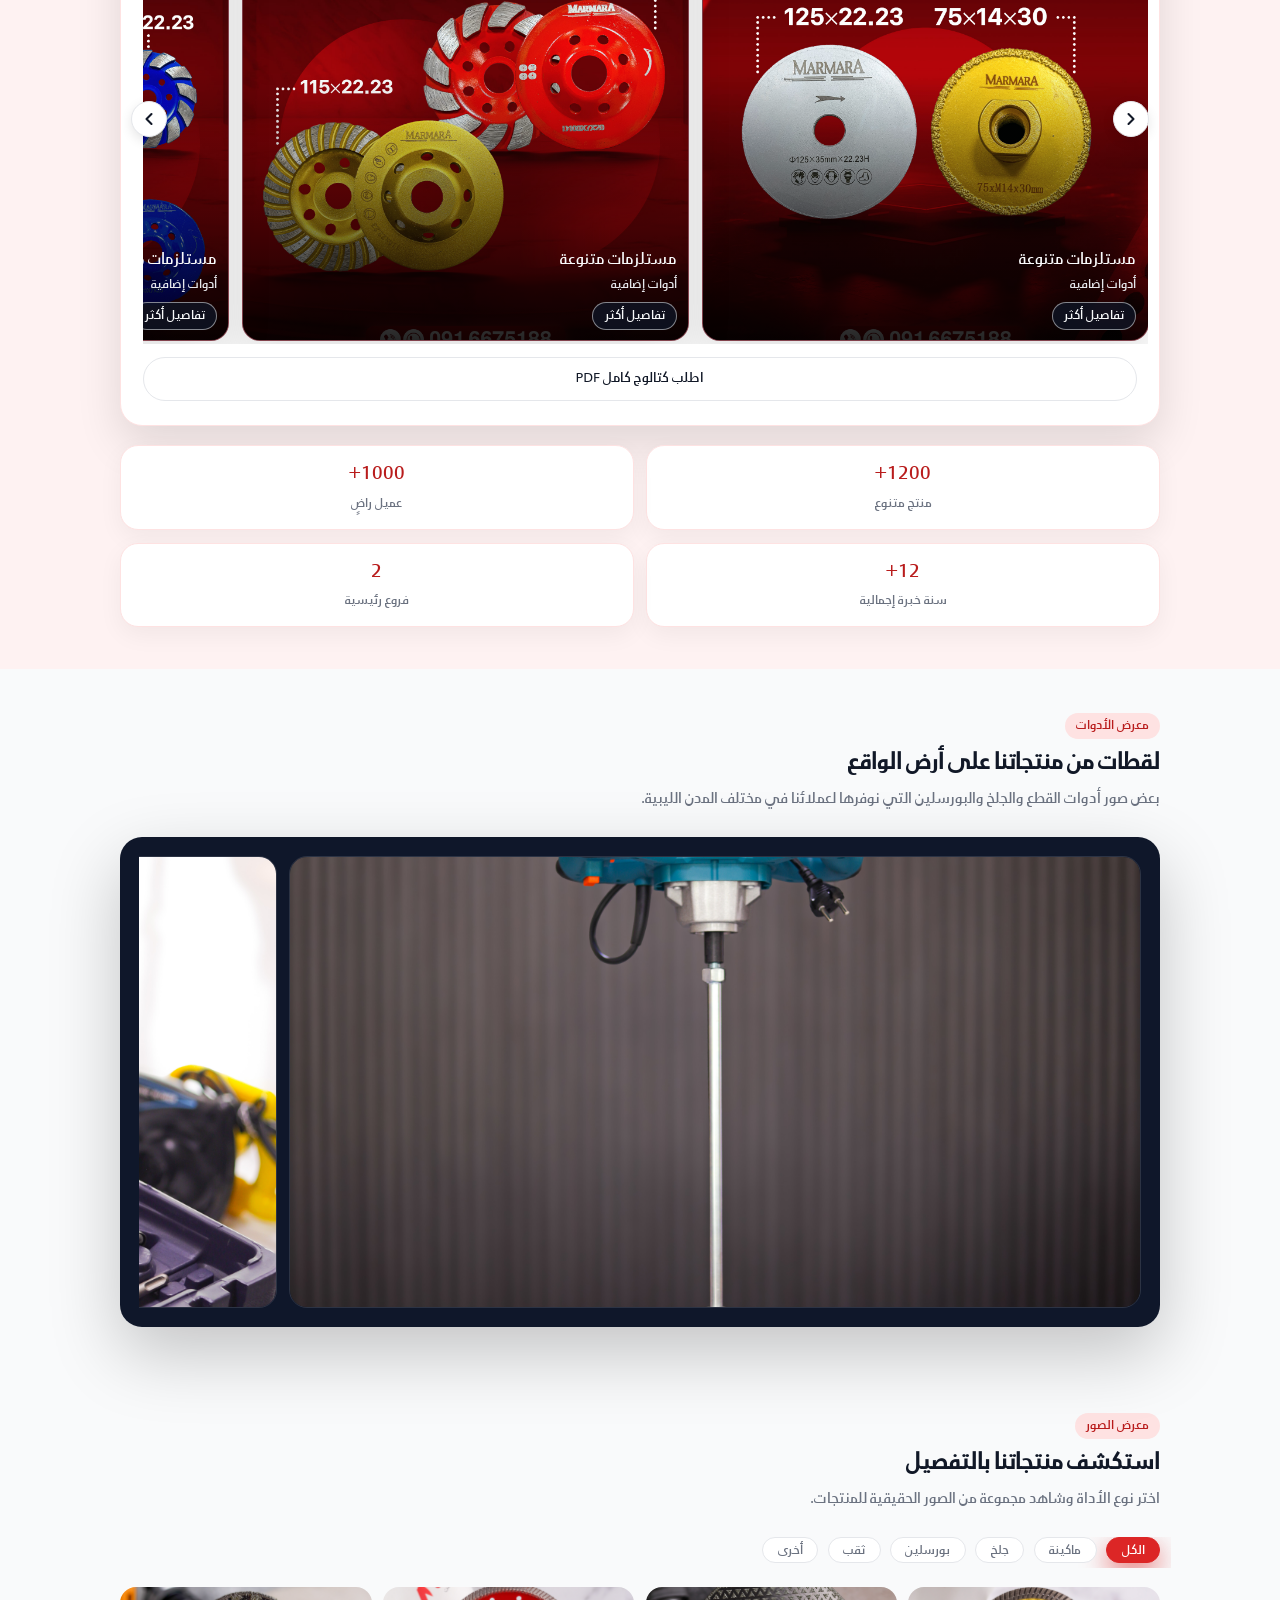
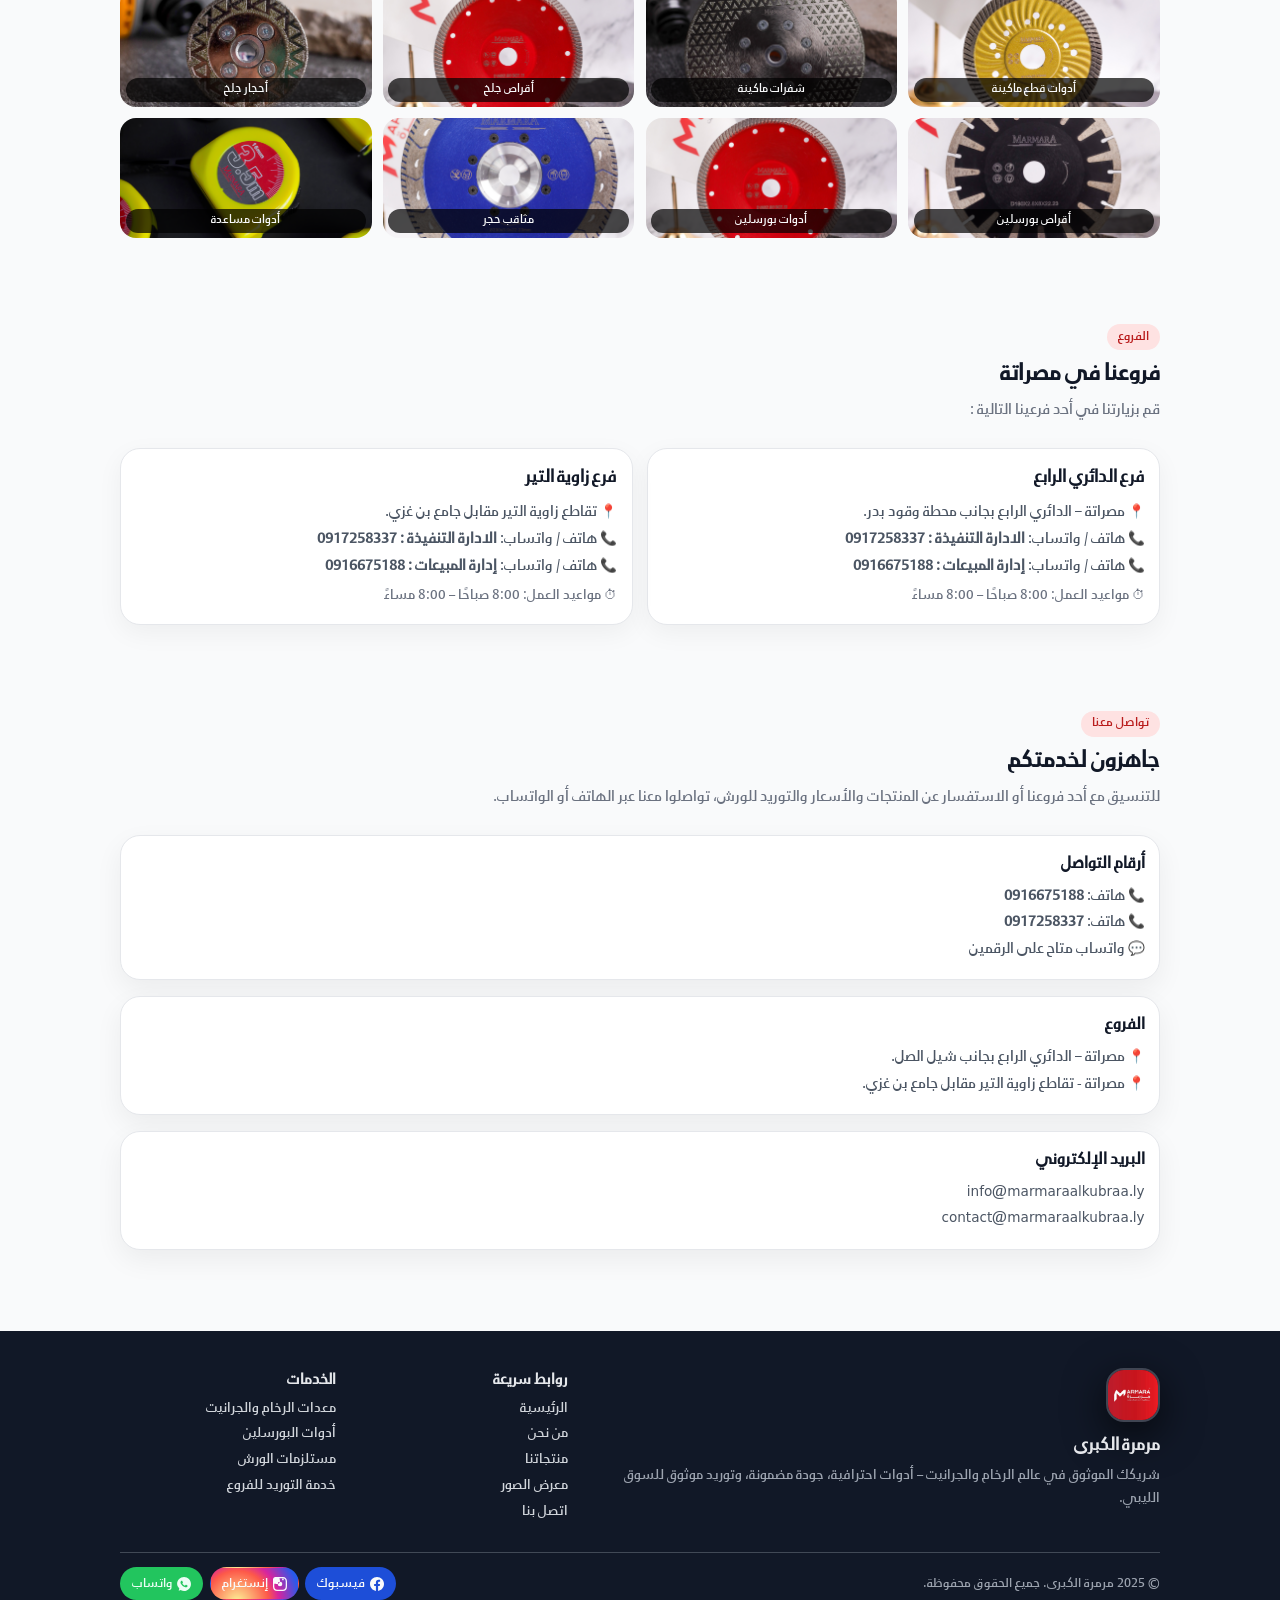
==== commit 8c20eea6: "Add files via upload" ====
--- a/index.html
+++ b/index.html
@@ -1266,7 +1266,7 @@
         <div class="hero-card">
           <div class="hero-chip">
             <span class="dot"></span>
-            <span>شركة متخصصة في مستلزمات الرخام والجرانيت والسيراميك والبورسالين</span>
+            <span>شركة متخصصة في مستلزمات الرخام والجرانيت والسيراميك والبورسلين</span>
           </div>
 
           <div class="hero-logo-wrap">
@@ -1281,7 +1281,7 @@
 
           <p class="hero-text">
             منذ عام 2018 ونحن في تطوير وتوفير حلولاً متكاملة للفنيين وشركات المقاولات ومصانع الرخام والجرانيت: <br>
-            أدوات قطع, معدات كهربائية , لواصف سيراميك وبورسالين ومختلف مستلزمات التشطيب .
+            أدوات قطع, معدات كهربائية , لواصق سيراميك وبورسلين ومختلف مستلزمات التشطيب .
           </p>
 
           <div class="hero-actions">
@@ -1317,7 +1317,7 @@
           <div class="pill-eyebrow">من نحن</div>
           <h2 class="section-title">مرحبًا بكم في شركة مرمرة الكبرى</h2>
           <p class="section-description">
-            وجهتكم الموثوقة لمستلزمات الرخام والجرانيت والسيراميك والبورسالين في ليبيا – نوفّر حلولاً عملية واحترافية
+            وجهتكم الموثوقة لمستلزمات الرخام والجرانيت والسيراميك والبورسلين في ليبيا – نوفّر حلولاً عملية واحترافية
             تعمل على توفير الوقت والجهد.
           </p>
         </div>
@@ -1329,7 +1329,7 @@
           </p>
           <p>
             نعمل مع علامات تجارية موثوقة، ونراعي طبيعة السوق الليبي، لنضمن لك توازناً مثالياً بين
-            <strong>متطلبات العمل وتنفيذها</strong>.
+            <strong>متطلبات العمل وتنفيذه</strong>.
           </p>
           <div class="about-actions">
             <a href="#products" class="btn btn-primary">شاهد المجموعات المتاحة</a>
@@ -1344,7 +1344,7 @@
               <p>
                 في عام 2018، وُلدت فكرة طموحة تجسّدت على أرض الواقع في كيان راسخ هو
                 <strong>“شركة مرمرة الكبرى”</strong>. انطلقت رحلتنا متخصصة في استيراد مواد البناء
-                ومستلزمات الصحيّات، مع تركيز دقيق على أدقّ متطلبات أعمال الرخام والجرانيت
+                ومستلزمات الصحيّات، مع التركيز على أدقّ متطلبات أعمال الرخام والجرانيت
                 والسيراميك والبورسلين. وكانت رؤيتنا واضحة منذ البداية: أن نكون الشريك الموثوق
                 في كل مشروع بناء وتعمير.
               </p>
@@ -1419,16 +1419,6 @@
               </div>
               <div class="product-card">
                 <div class="product-card-image">
-                  <img src="./img/101.jpeg" alt="دسك جرانيت" />
-                </div>
-                <div class="product-card-body">
-                  <div class="product-card-title">دسك جرانيت</div>
-                  <div class="product-card-desc">مقاس 400x50 mm</div>
-                  <span class="product-card-cta">تفاصيل أكثر</span>
-                </div>
-              </div>
-              <div class="product-card">
-                <div class="product-card-image">
                   <img src="./img/102.jpeg" alt="دسك جرانيت" />
                 </div>
                 <div class="product-card-body">
@@ -1483,6 +1473,16 @@
                 <div class="product-card-body">
                   <div class="product-card-title">دسك بورسلين</div>
                   <div class="product-card-desc">مقاس 300x50 mm</div>
+                  <span class="product-card-cta">تفاصيل أكثر</span>
+                </div>
+              </div>
+              <div class="product-card">
+                <div class="product-card-image">
+                  <img src="./img/101.jpeg" alt="دسك جرانيت" />
+                </div>
+                <div class="product-card-body">
+                  <div class="product-card-title">دسك جرانيت</div>
+                  <div class="product-card-desc">مقاس 400x50 mm</div>
                   <span class="product-card-cta">تفاصيل أكثر</span>
                 </div>
               </div>
@@ -1513,7 +1513,173 @@
               </svg>
             </button>
             <div class="product-slider grinding-slider">
-              <!-- 200: Granite Cutting (Golden) -->
+
+
+              <!-- 209: Marble Grinding (Flange) -->
+              <div class="product-card">
+                <div class="product-card-image">
+                  <img src="./img/209.jpeg" alt="حلية رخام (فلانجة)" />
+                </div>
+                <div class="product-card-body">
+                  <div class="product-card-title">قطع رخام </div>
+                  <div class="product-card-desc">
+                    مقاسات:
+                    <div style="margin-top:2px;">• 180x22.23 mm</div>
+                    
+                  </div>
+                  <span class="product-card-cta">تفاصيل أكثر</span>
+                </div>
+              </div>
+
+              <!-- 210: Marble Grinding (Flange) - Extra Item -->
+              <div class="product-card">
+                <div class="product-card-image">
+                  <img src="./img/210.jpeg" alt="حلية رخام (فلانجة)" />
+                </div>
+                <div class="product-card-body">
+                  <div class="product-card-title">قطع رخام (مع فلانجة)</div>
+                  <div class="product-card-desc">
+                    مقاسات:
+                    <div style="margin-top:2px;">• 125x14 mm</div>
+                  </div>
+                  <span class="product-card-cta">تفاصيل أكثر</span>
+                </div>
+              </div>
+
+              <!-- 211: Marble Grinding (Flange) - Extra Item -->
+              <div class="product-card">
+                <div class="product-card-image">
+                  <img src="./img/211.jpeg" alt="حلية رخام (فلانجة)" />
+                </div>
+                <div class="product-card-body">
+                  <div class="product-card-title">قطع رخام (بدون فلانجة)</div>
+                  <div class="product-card-desc">
+                    مقاسات:
+                    <div style="margin-top:2px;">• 125x22.23 mm</div>
+                  </div>
+                  <span class="product-card-cta">تفاصيل أكثر</span>
+                </div>
+              </div>
+
+              <!-- 212: Marble Grinding (No Flange) -->
+              <div class="product-card">
+                <div class="product-card-image">
+                  <img src="./img/212.jpeg" alt="حلية رخام (بدون فلانجة)" />
+                </div>
+                <div class="product-card-body">
+                  <div class="product-card-title">حلية رخام (مع فلانجة)</div>
+                  <div class="product-card-desc">
+                    مقاسات:
+                    <div style="margin-top:2px;">• 230x22.23 mm</div>
+                    <div style="margin-top:2px;">• 230x14mm</div>
+                    <div style="margin-top:2px;">• 180x14mm</div>
+                   <div style="margin-top:2px;">• 125x14mm</div>
+                   <div style="margin-top:2px;">• 80x14mm</div>
+                  </div>
+                  <span class="product-card-cta">تفاصيل أكثر</span>
+                </div>
+              </div>
+
+              <!-- 213-218: Marble Grinding (No Flange) - Extra Items -->
+              <div class="product-card">
+                <div class="product-card-image">
+                  <img src="./img/214.jpeg" alt="حلية رخام (بدون فلانجة)" />
+                </div>
+                <div class="product-card-body">
+                  <div class="product-card-title">حلية رخام (مع فلانجة)</div>
+                  <div class="product-card-desc">
+                    مقاسات:
+                    <div style="margin-top:2px;">• 230x22.23 mm</div>
+                    <div style="margin-top:2px;">• 230x14mm</div>
+                    <div style="margin-top:2px;">• 180x14mm</div>
+                   <div style="margin-top:2px;">• 125x14mm</div>
+                   <div style="margin-top:2px;">• 80x14mm</div>
+                  </div>
+                  <span class="product-card-cta">تفاصيل أكثر</span>
+                </div>
+              </div>
+              <div class="product-card">
+                <div class="product-card-image">
+                  <img src="./img/215.jpeg" alt="حلية رخام (بدون فلانجة)" />
+                </div>
+                <div class="product-card-body">
+                  <div class="product-card-title">حلية رخام (مع فلانجة)</div>
+                  <div class="product-card-desc">
+                    مقاسات:
+                    <div style="margin-top:2px;">• 230x22.23 mm</div>
+                    <div style="margin-top:2px;">• 230x14mm</div>
+                    <div style="margin-top:2px;">• 180x14mm</div>
+                   <div style="margin-top:2px;">• 125x14mm</div>
+                   <div style="margin-top:2px;">• 80x14mm</div>
+                  </div>
+                  <span class="product-card-cta">تفاصيل أكثر</span>
+                </div>
+              </div>
+              <div class="product-card">
+                <div class="product-card-image">
+                  <img src="./img/216.jpeg" alt="حلية رخام (بدون فلانجة)" />
+                </div>
+                <div class="product-card-body">
+                 <div class="product-card-title">حلية رخام (مع فلانجة)</div>
+                  <div class="product-card-desc">
+                    مقاسات:
+                    <div style="margin-top:2px;">• 230x22.23 mm</div>
+                    <div style="margin-top:2px;">• 230x14mm</div>
+                    <div style="margin-top:2px;">• 180x14mm</div>
+                   <div style="margin-top:2px;">• 125x14mm</div>
+                   <div style="margin-top:2px;">• 80x14mm</div>
+                  </div>
+                  <span class="product-card-cta">تفاصيل أكثر</span>
+                </div>
+              </div>
+              <div class="product-card">
+                <div class="product-card-image">
+                  <img src="./img/217.jpeg" alt="حلية رخام (بدون فلانجة)" />
+                </div>
+                <div class="product-card-body">
+                  <div class="product-card-title">حلية رخام (مع فلانجة)</div>
+                  <div class="product-card-desc">
+                    مقاسات:
+                    <div style="margin-top:2px;">• 230x22.23 mm</div>
+                    <div style="margin-top:2px;">• 230x14mm</div>
+                    <div style="margin-top:2px;">• 180x14mm</div>
+                   <div style="margin-top:2px;">• 125x14mm</div>
+                   <div style="margin-top:2px;">• 80x14mm</div>
+                  </div>
+                  <span class="product-card-cta">تفاصيل أكثر</span>
+                </div>
+              </div>
+              <div class="product-card">
+                <div class="product-card-image">
+                  <img src="./img/213.jpeg" alt="حلية رخام (بدون فلانجة)" />
+                </div>
+                <div class="product-card-body">
+                  <div class="product-card-title">حلية رخام (مع فلانجة)</div>
+                  <div class="product-card-desc">
+                    مقاسات:
+                    <div style="margin-top:2px;">• 230x22.23 mm</div>
+                    <div style="margin-top:2px;">• 230x14mm</div>
+                    <div style="margin-top:2px;">• 180x14mm</div>
+                   <div style="margin-top:2px;">• 125x14mm</div>
+                   <div style="margin-top:2px;">• 80x14mm</div>
+                  </div>
+                  <span class="product-card-cta">تفاصيل أكثر</span>
+                </div>
+              </div>
+              <div class="product-card">
+                <div class="product-card-image">
+                  <img src="./img/218.jpeg" alt="حلية رخام (بدون فلانجة)" />
+                </div>
+                <div class="product-card-body">
+                  <div class="product-card-title">حلية رخام (بدون فلانجة)</div>
+                  <div class="product-card-desc">
+                    مقاسات:
+                    <div style="margin-top:2px;">• 180x22.23 mm</div>
+                    <div style="margin-top:2px;">• 230x22.23 mm</div>
+                  </div>
+                  <span class="product-card-cta">تفاصيل أكثر</span>
+                </div>
+              </div>
               <div class="product-card">
                 <div class="product-card-image">
                   <img src="./img/200.jpeg" alt="دسك قطع جرانيت (ذهبي)" />
@@ -1576,190 +1742,46 @@
                   <img src="./img/204.jpeg" alt="دسك قطع رخام" />
                 </div>
                 <div class="product-card-body">
-                  <div class="product-card-title">دسك قطع رخام</div>
-                  <div class="product-card-desc">مقاس 180x22.23 mm</div>
-                  <span class="product-card-cta">تفاصيل أكثر</span>
-                </div>
-              </div>
-
-              <!-- 206: Marble Cutting (Flange) -->
-              <div class="product-card">
-                <div class="product-card-image">
-                  <img src="./img/206.jpeg" alt="دسك قطع رخام (مع فلانجة)" />
-                </div>
-                <div class="product-card-body">
-                  <div class="product-card-title">دسك قطع رخام (مع فلانجة)</div>
-                  <div class="product-card-desc">مقاس 125x14 mm</div>
-                  <span class="product-card-cta">تفاصيل أكثر</span>
-                </div>
-              </div>
-
-              <!-- 207: Marble Cutting (No Flange) -->
-              <div class="product-card">
-                <div class="product-card-image">
-                  <img src="./img/207.jpeg" alt="دسك قطع رخام (بذون فلانجة)" />
-                </div>
-                <div class="product-card-body">
-                  <div class="product-card-title">دسك قطع رخام (بذون فلانجة)</div>
-                  <div class="product-card-desc">مقاس 125x22.23 mm</div>
-                  <span class="product-card-cta">تفاصيل أكثر</span>
-                </div>
-              </div>
-
-              <!-- 209: Marble Grinding (Flange) -->
-              <div class="product-card">
-                <div class="product-card-image">
-                  <img src="./img/209.jpeg" alt="حلية رخام (فلانجة)" />
-                </div>
-                <div class="product-card-body">
-                  <div class="product-card-title">حلية رخام (فلانجة)</div>
+                  <div class="product-card-title">حلية جرانيت</div>
                   <div class="product-card-desc">
                     مقاسات:
-                    <div style="margin-top:2px;">• 230x22.23 mm</div>
-                    <div style="margin-top:2px;">• 230x14 mm</div>
                     <div style="margin-top:2px;">• 180x14 mm</div>
+                    <div style="margin-top:2px;">• 180x22.23 mm</div>
                     <div style="margin-top:2px;">• 125x14 mm</div>
-                    <div style="margin-top:2px;">• 80x14 mm</div>
                   </div>
                   <span class="product-card-cta">تفاصيل أكثر</span>
                 </div>
               </div>
 
-              <!-- 210: Marble Grinding (Flange) - Extra Item -->
-              <div class="product-card">
-                <div class="product-card-image">
-                  <img src="./img/210.jpeg" alt="حلية رخام (فلانجة)" />
-                </div>
-                <div class="product-card-body">
-                  <div class="product-card-title">حلية رخام (فلانجة)</div>
+              <!-- 206: Marble Cutting (Flange) -->
+              <div class="product-card">
+                <div class="product-card-image">
+                  <img src="./img/206.jpeg" alt="دسك قطع رخام (مع فلانجة)" />
+                </div>
+                <div class="product-card-body">
+                 <div class="product-card-title">حلية جرانيت</div>
                   <div class="product-card-desc">
                     مقاسات:
-                    <div style="margin-top:2px;">• 230x22.23 mm</div>
-                    <div style="margin-top:2px;">• 230x14 mm</div>
                     <div style="margin-top:2px;">• 180x14 mm</div>
+                    <div style="margin-top:2px;">• 180x22.23 mm</div>
                     <div style="margin-top:2px;">• 125x14 mm</div>
-                    <div style="margin-top:2px;">• 80x14 mm</div>
                   </div>
                   <span class="product-card-cta">تفاصيل أكثر</span>
                 </div>
               </div>
 
-              <!-- 211: Marble Grinding (Flange) - Extra Item -->
-              <div class="product-card">
-                <div class="product-card-image">
-                  <img src="./img/211.jpeg" alt="حلية رخام (فلانجة)" />
-                </div>
-                <div class="product-card-body">
-                  <div class="product-card-title">حلية رخام (فلانجة)</div>
+              <!-- 207: Marble Cutting (No Flange) -->
+              <div class="product-card">
+                <div class="product-card-image">
+                  <img src="./img/207.jpeg" alt="دسك قطع رخام (بذون فلانجة)" />
+                </div>
+                <div class="product-card-body">
+                 <div class="product-card-title">حلية جرانيت</div>
                   <div class="product-card-desc">
                     مقاسات:
-                    <div style="margin-top:2px;">• 230x22.23 mm</div>
-                    <div style="margin-top:2px;">• 230x14 mm</div>
                     <div style="margin-top:2px;">• 180x14 mm</div>
+                    <div style="margin-top:2px;">• 180x22.23 mm</div>
                     <div style="margin-top:2px;">• 125x14 mm</div>
-                    <div style="margin-top:2px;">• 80x14 mm</div>
-                  </div>
-                  <span class="product-card-cta">تفاصيل أكثر</span>
-                </div>
-              </div>
-
-              <!-- 212: Marble Grinding (No Flange) -->
-              <div class="product-card">
-                <div class="product-card-image">
-                  <img src="./img/212.jpeg" alt="حلية رخام (بدون فلانجة)" />
-                </div>
-                <div class="product-card-body">
-                  <div class="product-card-title">حلية رخام (بدون فلانجة)</div>
-                  <div class="product-card-desc">
-                    مقاسات:
-                    <div style="margin-top:2px;">• 230x22.23 mm</div>
-                    <div style="margin-top:2px;">• 180x22.23 mm</div>
-                  </div>
-                  <span class="product-card-cta">تفاصيل أكثر</span>
-                </div>
-              </div>
-
-              <!-- 213-218: Marble Grinding (No Flange) - Extra Items -->
-              <div class="product-card">
-                <div class="product-card-image">
-                  <img src="./img/213.jpeg" alt="حلية رخام (بدون فلانجة)" />
-                </div>
-                <div class="product-card-body">
-                  <div class="product-card-title">حلية رخام (بدون فلانجة)</div>
-                  <div class="product-card-desc">
-                    مقاسات:
-                    <div style="margin-top:2px;">• 180x22.23 mm</div>
-                    <div style="margin-top:2px;">• 230x22.23 mm</div>
-                  </div>
-                  <span class="product-card-cta">تفاصيل أكثر</span>
-                </div>
-              </div>
-              <div class="product-card">
-                <div class="product-card-image">
-                  <img src="./img/214.jpeg" alt="حلية رخام (بدون فلانجة)" />
-                </div>
-                <div class="product-card-body">
-                  <div class="product-card-title">حلية رخام (بدون فلانجة)</div>
-                  <div class="product-card-desc">
-                    مقاسات:
-                    <div style="margin-top:2px;">• 180x22.23 mm</div>
-                    <div style="margin-top:2px;">• 230x22.23 mm</div>
-                  </div>
-                  <span class="product-card-cta">تفاصيل أكثر</span>
-                </div>
-              </div>
-              <div class="product-card">
-                <div class="product-card-image">
-                  <img src="./img/215.jpeg" alt="حلية رخام (بدون فلانجة)" />
-                </div>
-                <div class="product-card-body">
-                  <div class="product-card-title">حلية رخام (بدون فلانجة)</div>
-                  <div class="product-card-desc">
-                    مقاسات:
-                    <div style="margin-top:2px;">• 180x22.23 mm</div>
-                    <div style="margin-top:2px;">• 230x22.23 mm</div>
-                  </div>
-                  <span class="product-card-cta">تفاصيل أكثر</span>
-                </div>
-              </div>
-              <div class="product-card">
-                <div class="product-card-image">
-                  <img src="./img/216.jpeg" alt="حلية رخام (بدون فلانجة)" />
-                </div>
-                <div class="product-card-body">
-                  <div class="product-card-title">حلية رخام (بدون فلانجة)</div>
-                  <div class="product-card-desc">
-                    مقاسات:
-                    <div style="margin-top:2px;">• 180x22.23 mm</div>
-                    <div style="margin-top:2px;">• 230x22.23 mm</div>
-                  </div>
-                  <span class="product-card-cta">تفاصيل أكثر</span>
-                </div>
-              </div>
-              <div class="product-card">
-                <div class="product-card-image">
-                  <img src="./img/217.jpeg" alt="حلية رخام (بدون فلانجة)" />
-                </div>
-                <div class="product-card-body">
-                  <div class="product-card-title">حلية رخام (بدون فلانجة)</div>
-                  <div class="product-card-desc">
-                    مقاسات:
-                    <div style="margin-top:2px;">• 180x22.23 mm</div>
-                    <div style="margin-top:2px;">• 230x22.23 mm</div>
-                  </div>
-                  <span class="product-card-cta">تفاصيل أكثر</span>
-                </div>
-              </div>
-              <div class="product-card">
-                <div class="product-card-image">
-                  <img src="./img/218.jpeg" alt="حلية رخام (بدون فلانجة)" />
-                </div>
-                <div class="product-card-body">
-                  <div class="product-card-title">حلية رخام (بدون فلانجة)</div>
-                  <div class="product-card-desc">
-                    مقاسات:
-                    <div style="margin-top:2px;">• 180x22.23 mm</div>
-                    <div style="margin-top:2px;">• 230x22.23 mm</div>
                   </div>
                   <span class="product-card-cta">تفاصيل أكثر</span>
                 </div>
@@ -1793,48 +1815,7 @@
             </button>
             <div class="product-slider porcelain-slider">
               <!-- 300: Porcelain Cutting -->
-              <div class="product-card">
-                <div class="product-card-image">
-                  <img src="./img/300.jpeg" alt="قطع بورسالين" />
-                </div>
-                <div class="product-card-body">
-                  <div class="product-card-title">قطع بورسالين</div>
-                  <div class="product-card-desc">
-                    مقاسات:
-                    <div style="margin-top:2px;">• 180x22.23 mm</div>
-                    <div style="margin-top:2px;">• 125x22.23 mm</div>
-                  </div>
-                  <span class="product-card-cta">تفاصيل أكثر</span>
-                </div>
-              </div>
-
-              <!-- 301: Porcelain Cutting -->
-              <div class="product-card">
-                <div class="product-card-image">
-                  <img src="./img/301.jpeg" alt="قطع بورسالين" />
-                </div>
-                <div class="product-card-body">
-                  <div class="product-card-title">قطع بورسالين</div>
-                  <div class="product-card-desc">
-                    مقاسات:
-                    <div style="margin-top:2px;">• 180x22.23 mm</div>
-                    <div style="margin-top:2px;">• 125x22.23 mm</div>
-                  </div>
-                  <span class="product-card-cta">تفاصيل أكثر</span>
-                </div>
-              </div>
-
-              <!-- 302: Porcelain Grinding (Braided) -->
-              <div class="product-card">
-                <div class="product-card-image">
-                  <img src="./img/302.jpeg" alt="حلية بورسالين (مضفور بسن)" />
-                </div>
-                <div class="product-card-body">
-                  <div class="product-card-title">حلية بورسالين (مضفور بسن)</div>
-                  <div class="product-card-desc">مقاس 125x14 mm</div>
-                  <span class="product-card-cta">تفاصيل أكثر</span>
-                </div>
-              </div>
+
 
               <!-- 303: Cell/Honeycomb -->
               <div class="product-card">
@@ -1891,6 +1872,48 @@
                   <span class="product-card-cta">تفاصيل أكثر</span>
                 </div>
               </div>
+              <div class="product-card">
+                <div class="product-card-image">
+                  <img src="./img/300.jpeg" alt="قطع بورسلين" />
+                </div>
+                <div class="product-card-body">
+                  <div class="product-card-title">قطع بورسلين</div>
+                  <div class="product-card-desc">
+                    مقاسات:
+                    <div style="margin-top:2px;">• 180x22.23 mm</div>
+                    <div style="margin-top:2px;">• 125x22.23 mm</div>
+                  </div>
+                  <span class="product-card-cta">تفاصيل أكثر</span>
+                </div>
+              </div>
+
+              <!-- 301: Porcelain Cutting -->
+              <div class="product-card">
+                <div class="product-card-image">
+                  <img src="./img/301.jpeg" alt="قطع بورسلين" />
+                </div>
+                <div class="product-card-body">
+                  <div class="product-card-title">قطع بورسلين</div>
+                  <div class="product-card-desc">
+                    مقاسات:
+                    <div style="margin-top:2px;">• 180x22.23 mm</div>
+                    <div style="margin-top:2px;">• 125x22.23 mm</div>
+                  </div>
+                  <span class="product-card-cta">تفاصيل أكثر</span>
+                </div>
+              </div>
+
+              <!-- 302: Porcelain Grinding (Braided) -->
+              <div class="product-card">
+                <div class="product-card-image">
+                  <img src="./img/302.jpeg" alt="حلية بورسلين (مضفور بسن)" />
+                </div>
+                <div class="product-card-body">
+                  <div class="product-card-title">حلية بورسلين (مضفور بسن)</div>
+                  <div class="product-card-desc">مقاس 125x14 mm</div>
+                  <span class="product-card-cta">تفاصيل أكثر</span>
+                </div>
+              </div>
             </div>
           </div>
           <div class="product-category-footer">
@@ -1901,7 +1924,7 @@
         <!-- ثقب -->
         <article class="product-category-card">
           <div class="product-category-header">
-            <h3 class="product-category-title">أدوات ثقب رخام والجرانيت وبورسالين</h3>
+            <h3 class="product-category-title">أدوات ثقب رخام والجرانيت وبورسلين</h3>
             <span class="product-category-tag">للمغاسل والفتحات</span>
           </div>
           <div class="product-slider">
@@ -1917,10 +1940,10 @@
             </div>
             <div class="product-card">
               <div class="product-card-image">
-                <img src="./img/401.jpeg" alt="بورسالين والرخام والسيراميك" />
+                <img src="./img/401.jpeg" alt="بورسلين والرخام والسيراميك" />
               </div>
               <div class="product-card-body">
-                <div class="product-card-title">بورسالين والرخام والسيراميك</div>
+                <div class="product-card-title">بورسلين والرخام والسيراميك</div>
                 <div class="product-card-desc">قياسات من 6مم الى 120مم</div>
                 <span class="product-card-cta">تفاصيل أكثر</span>
               </div>
@@ -2030,6 +2053,47 @@
               </svg>
             </button>
             <div class="product-slider misc-slider">
+
+              <div class="product-card">
+                <div class="product-card-image">
+                  <img src="./img/500.jpeg" alt="أدوات متنوعة" />
+                </div>
+                <div class="product-card-body">
+                  <div class="product-card-title">مستلزمات متنوعة</div>
+                  <div class="product-card-desc">أدوات إضافية</div>
+                  <span class="product-card-cta">تفاصيل أكثر</span>
+                </div>
+              </div>
+              <div class="product-card">
+                <div class="product-card-image">
+                  <img src="./img/501.jpeg" alt="أدوات متنوعة" />
+                </div>
+                <div class="product-card-body">
+                  <div class="product-card-title">مستلزمات متنوعة</div>
+                  <div class="product-card-desc">أدوات إضافية</div>
+                  <span class="product-card-cta">تفاصيل أكثر</span>
+                </div>
+              </div>
+              <div class="product-card">
+                <div class="product-card-image">
+                  <img src="./img/502.jpeg" alt="أدوات متنوعة" />
+                </div>
+                <div class="product-card-body">
+                  <div class="product-card-title">مستلزمات متنوعة</div>
+                  <div class="product-card-desc">أدوات إضافية</div>
+                  <span class="product-card-cta">تفاصيل أكثر</span>
+                </div>
+              </div>
+              <div class="product-card">
+                <div class="product-card-image">
+                  <img src="./img/503.jpeg" alt="أدوات متنوعة" />
+                </div>
+                <div class="product-card-body">
+                  <div class="product-card-title">مستلزمات متنوعة</div>
+                  <div class="product-card-desc">أدوات إضافية</div>
+                  <span class="product-card-cta">تفاصيل أكثر</span>
+                </div>
+              </div>
               <div class="product-card">
                 <div class="product-card-image">
                   <img src="./img/18.JPG" alt="مستلزمات متنوعة" />
@@ -2038,46 +2102,6 @@
                   <div class="product-card-title">مستلزمات تركيب وإسناد</div>
                   <div class="product-card-desc">معدات مساعدة تجعل عمل الفني أسرع وأكثر أماناً.</div>
                   <span class="product-card-cta">تعرّف على التفاصيل</span>
-                </div>
-              </div>
-              <div class="product-card">
-                <div class="product-card-image">
-                  <img src="./img/500.jpeg" alt="أدوات متنوعة" />
-                </div>
-                <div class="product-card-body">
-                  <div class="product-card-title">مستلزمات متنوعة</div>
-                  <div class="product-card-desc">أدوات إضافية</div>
-                  <span class="product-card-cta">تفاصيل أكثر</span>
-                </div>
-              </div>
-              <div class="product-card">
-                <div class="product-card-image">
-                  <img src="./img/501.jpeg" alt="أدوات متنوعة" />
-                </div>
-                <div class="product-card-body">
-                  <div class="product-card-title">مستلزمات متنوعة</div>
-                  <div class="product-card-desc">أدوات إضافية</div>
-                  <span class="product-card-cta">تفاصيل أكثر</span>
-                </div>
-              </div>
-              <div class="product-card">
-                <div class="product-card-image">
-                  <img src="./img/502.jpeg" alt="أدوات متنوعة" />
-                </div>
-                <div class="product-card-body">
-                  <div class="product-card-title">مستلزمات متنوعة</div>
-                  <div class="product-card-desc">أدوات إضافية</div>
-                  <span class="product-card-cta">تفاصيل أكثر</span>
-                </div>
-              </div>
-              <div class="product-card">
-                <div class="product-card-image">
-                  <img src="./img/503.jpeg" alt="أدوات متنوعة" />
-                </div>
-                <div class="product-card-body">
-                  <div class="product-card-title">مستلزمات متنوعة</div>
-                  <div class="product-card-desc">أدوات إضافية</div>
-                  <span class="product-card-cta">تفاصيل أكثر</span>
                 </div>
               </div>
             </div>
@@ -2197,7 +2221,7 @@
             <img src="./img/7.JPG" alt="ماكينة" />
           </div>
           <div class="gallery-item" data-category="machine" data-label="شفرات ماكينة">
-            <img src="./img/3.JPG" alt="ماكينة" />
+            <img src="./img/30.JPG" alt="ماكينة" />
           </div>
           <div class="gallery-item" data-category="grind" data-label="أقراص جلخ">
             <img src="./img/8.JPG" alt="جلخ" />
@@ -2228,7 +2252,7 @@
           <div class="pill-eyebrow">الفروع</div>
           <h2 class="section-title">فروعنا في مصراتة</h2>
           <p class="section-description">
-            قم بزيارتنا في أحد فرعينا لخدمة ورش ومحلات الرخام والجرانيت.
+            قم بزيارتنا في أحد فرعينا التالية :
           </p>
         </div>
 
@@ -2237,8 +2261,9 @@
           <div class="branch-card">
             <h3>فرع الدائري الرابع</h3>
             <div class="branch-details">
-              <p>📍 مصراتة – الدائري الرابع بجانب شيل الصل.</p>
-              <p>📞 هاتف / واتساب: <strong>0916675188 – 0917258337</strong></p>
+              <p>📍 مصراتة – الدائري الرابع بجانب محطة وقود بدر.</p>
+              <p>📞 هاتف / واتساب: <strong>الادارة التنفيذة : 0917258337</strong></p>
+              <p>📞 هاتف / واتساب: <strong>إدارة المبيعات : 0916675188</strong></p>
               <div class="branch-hours">
                 <span>⏱ مواعيد العمل:</span>
                 <span> 8:00 صباحًا – 8:00 مساءً</span>
@@ -2251,7 +2276,8 @@
             <h3>فرع زاوية التير</h3>
             <div class="branch-details">
               <p>📍 تقاطع زاوية التير مقابل جامع بن غزي.</p>
-              <p>📞 هاتف / واتساب: <strong>0916675188 – 0917258337</strong></p>
+              <p>📞 هاتف / واتساب: <strong>الادارة التنفيذة : 0917258337</strong></p>
+              <p>📞 هاتف / واتساب: <strong>إدارة المبيعات : 0916675188</strong></p>
               <div class="branch-hours">
                 <span>⏱ مواعيد العمل:</span>
                 <span> 8:00 صباحًا – 8:00 مساءً</span>
@@ -2284,13 +2310,13 @@
           <div class="contact-card">
             <h4>الفروع</h4>
             <p>📍 مصراتة – الدائري الرابع بجانب شيل الصل.</p>
-            <p>📍 تقاطع زاوية التير مقابل جامع بن غزي.</p>
+            <p>📍 مصراتة - تقاطع زاوية التير مقابل جامع بن غزي.</p>
           </div>
 
           <div class="contact-card">
             <h4>البريد الإلكتروني</h4>
-            <p>info@marmara-supplies.ly</p>
-            <p>sales@marmara-supplies.ly</p>
+            <p>info@marmaraalkubraa.ly</p>
+            <p>contact@marmaraalkubraa.ly</p>
           </div>
         </div>
       </div>
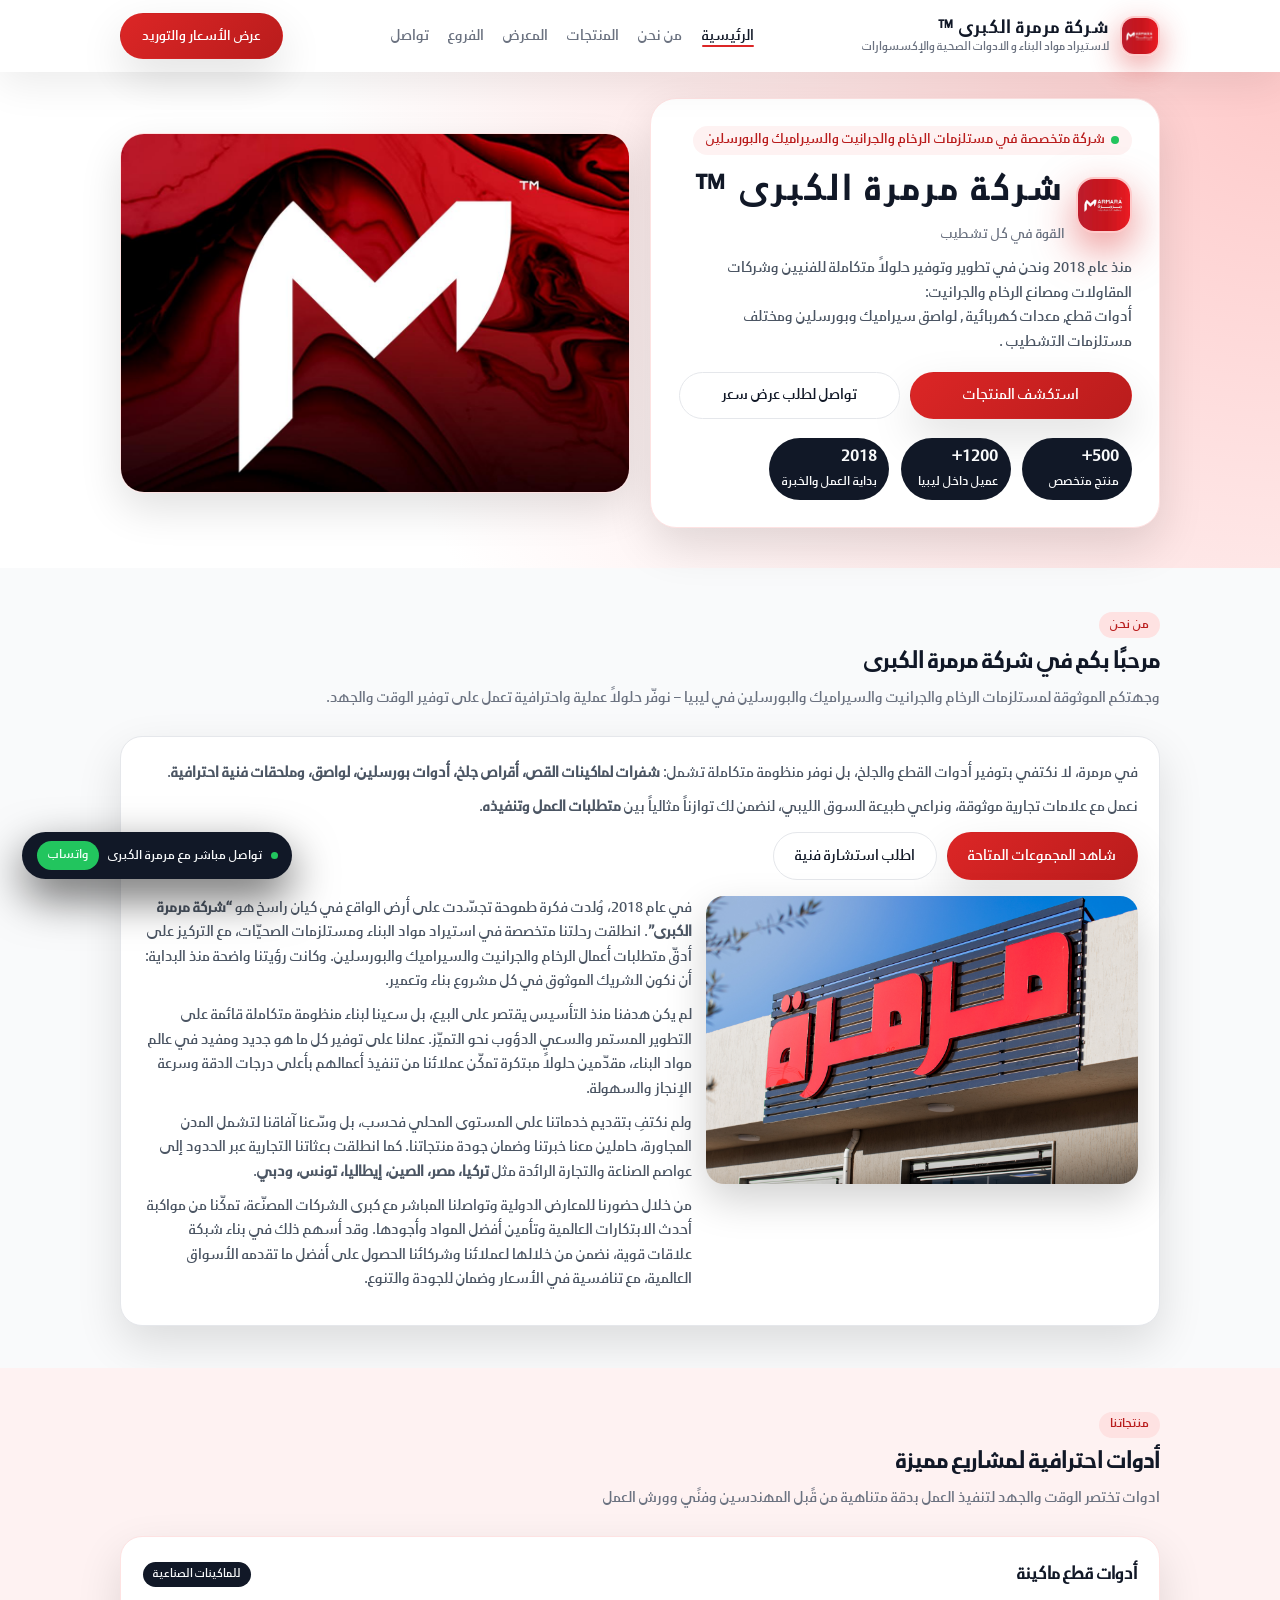
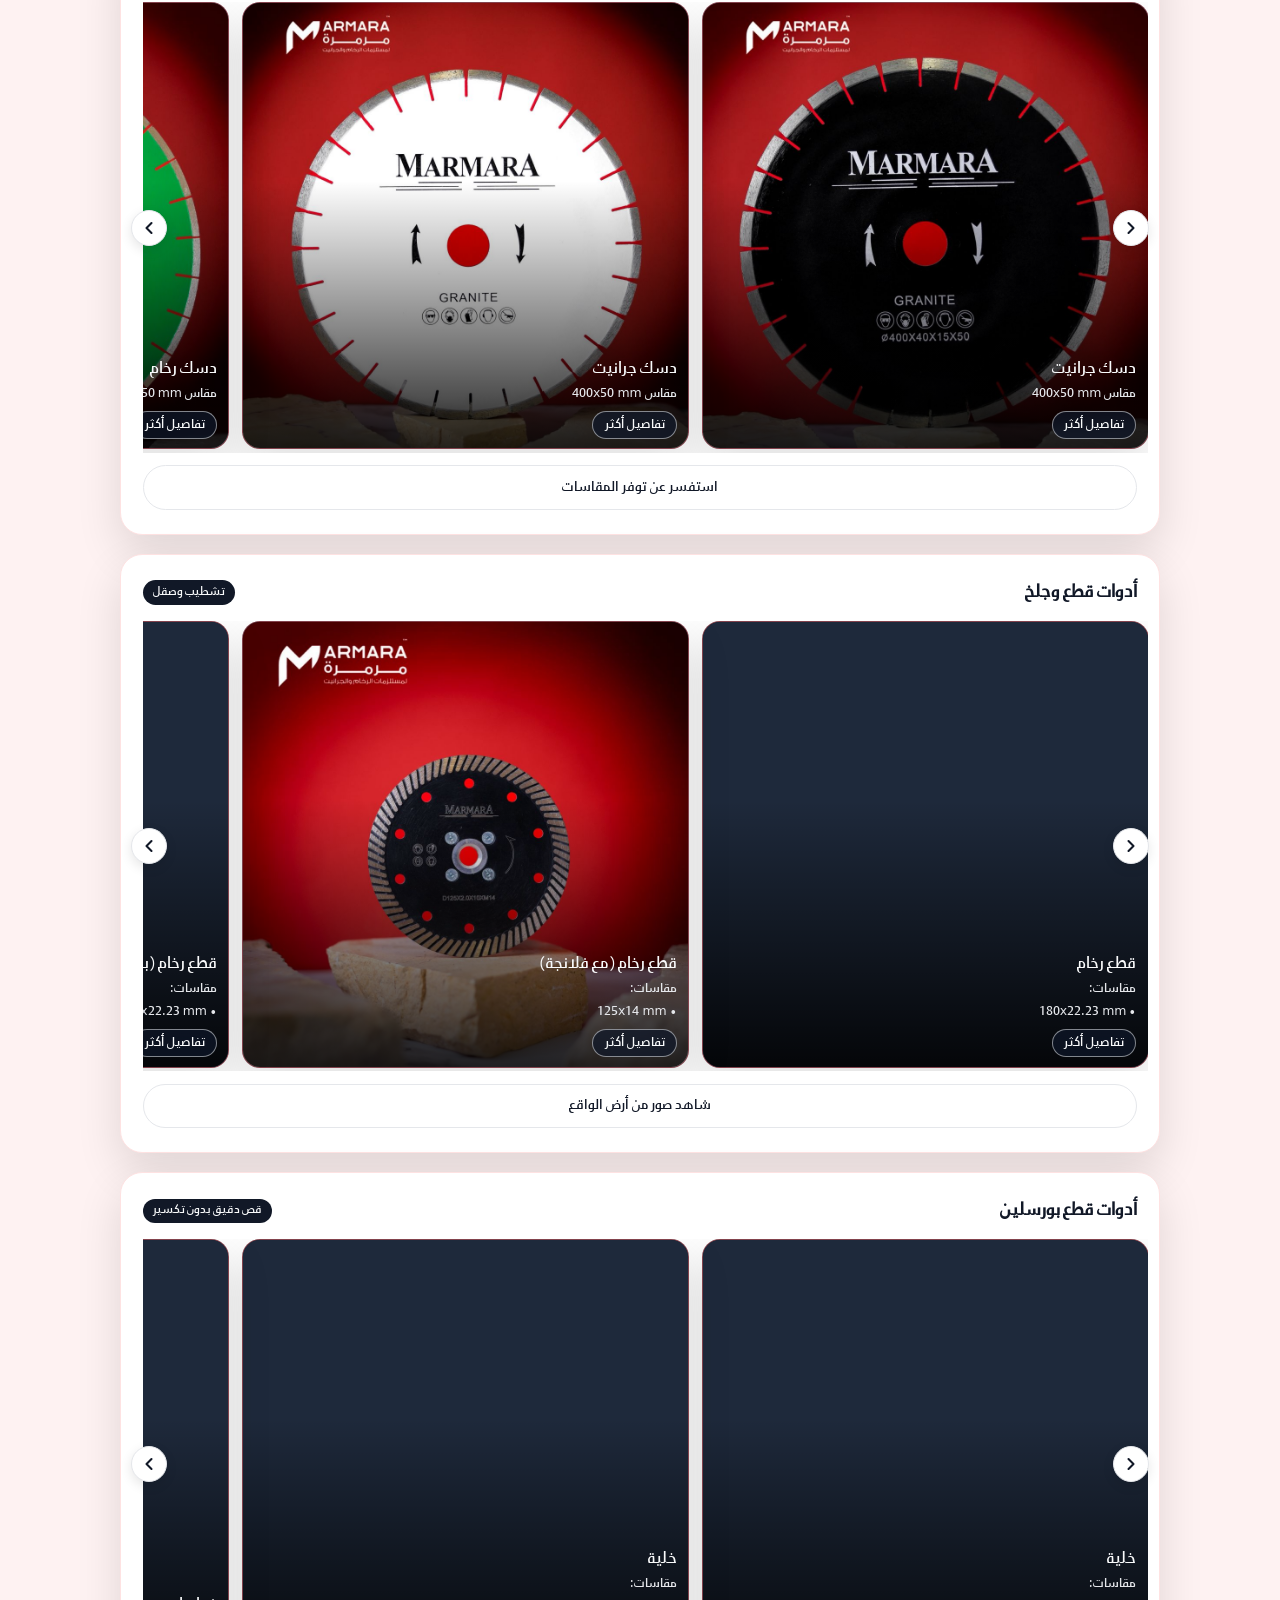
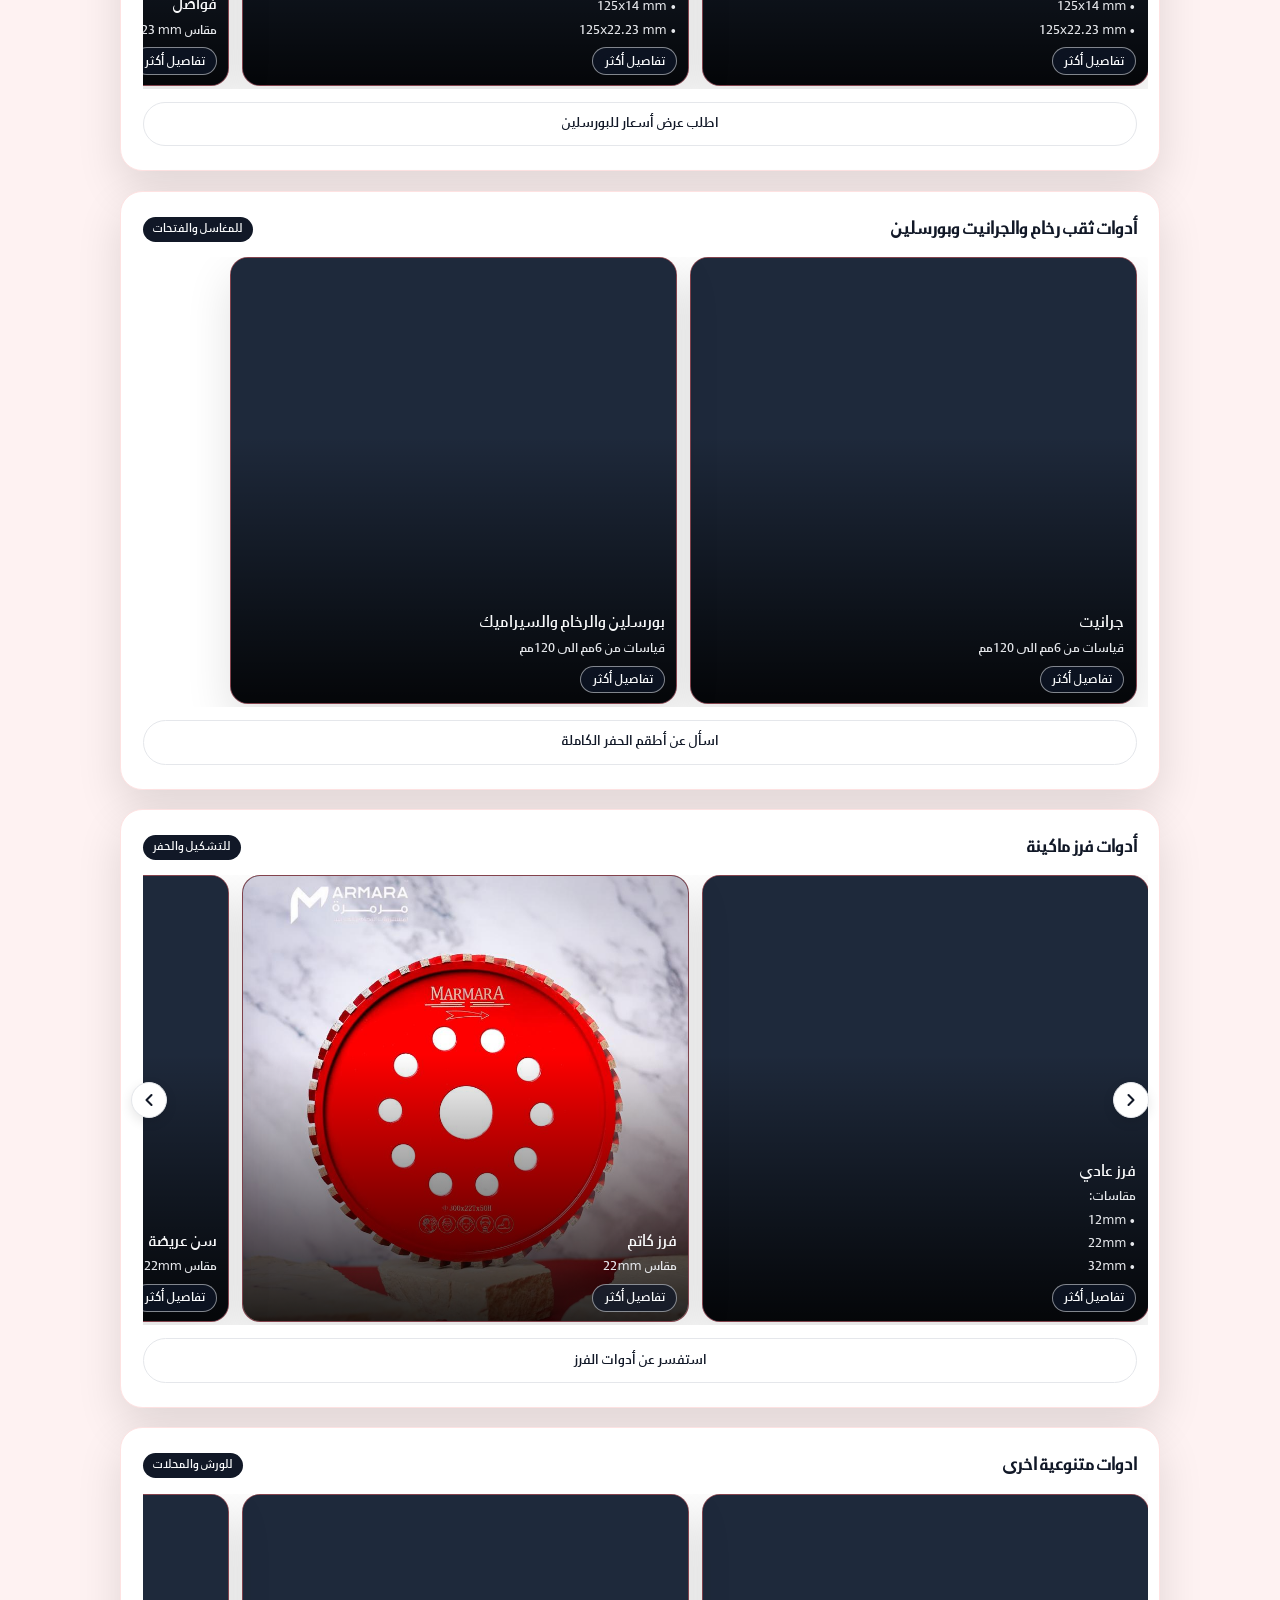
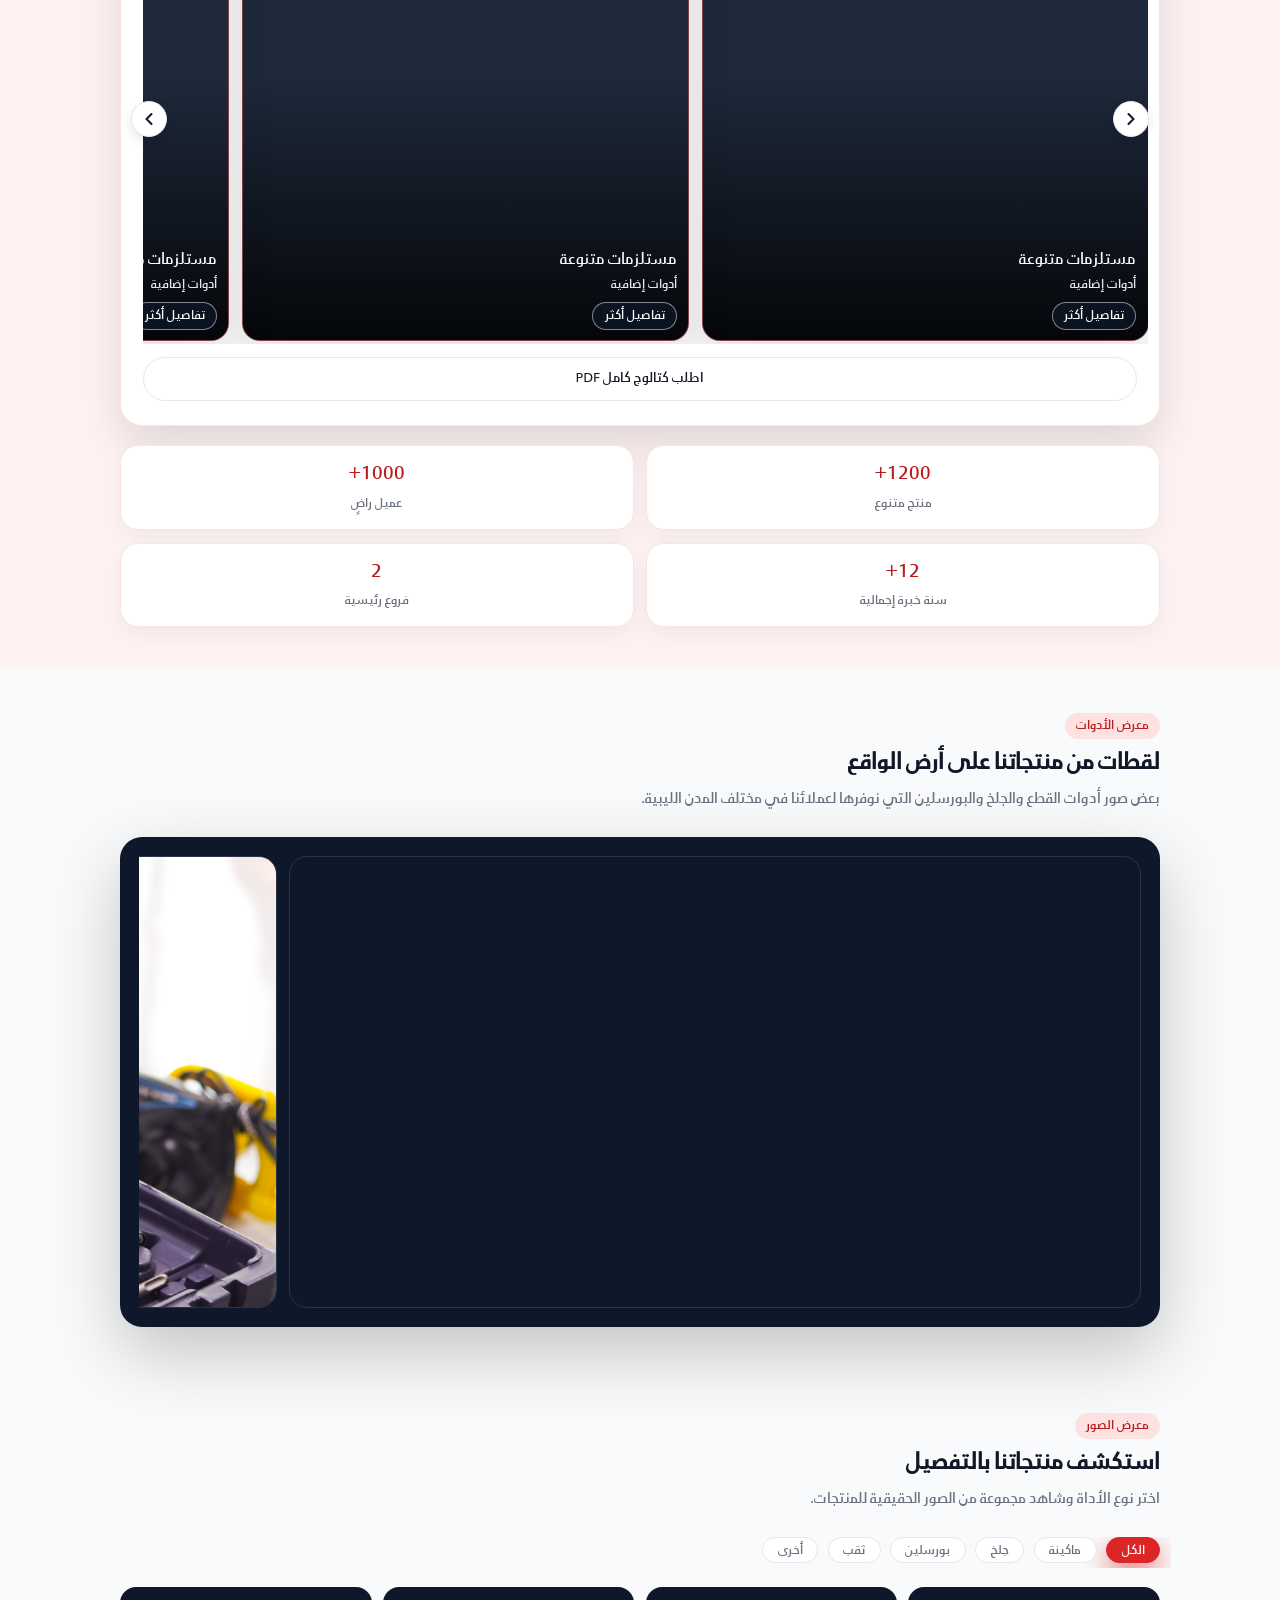
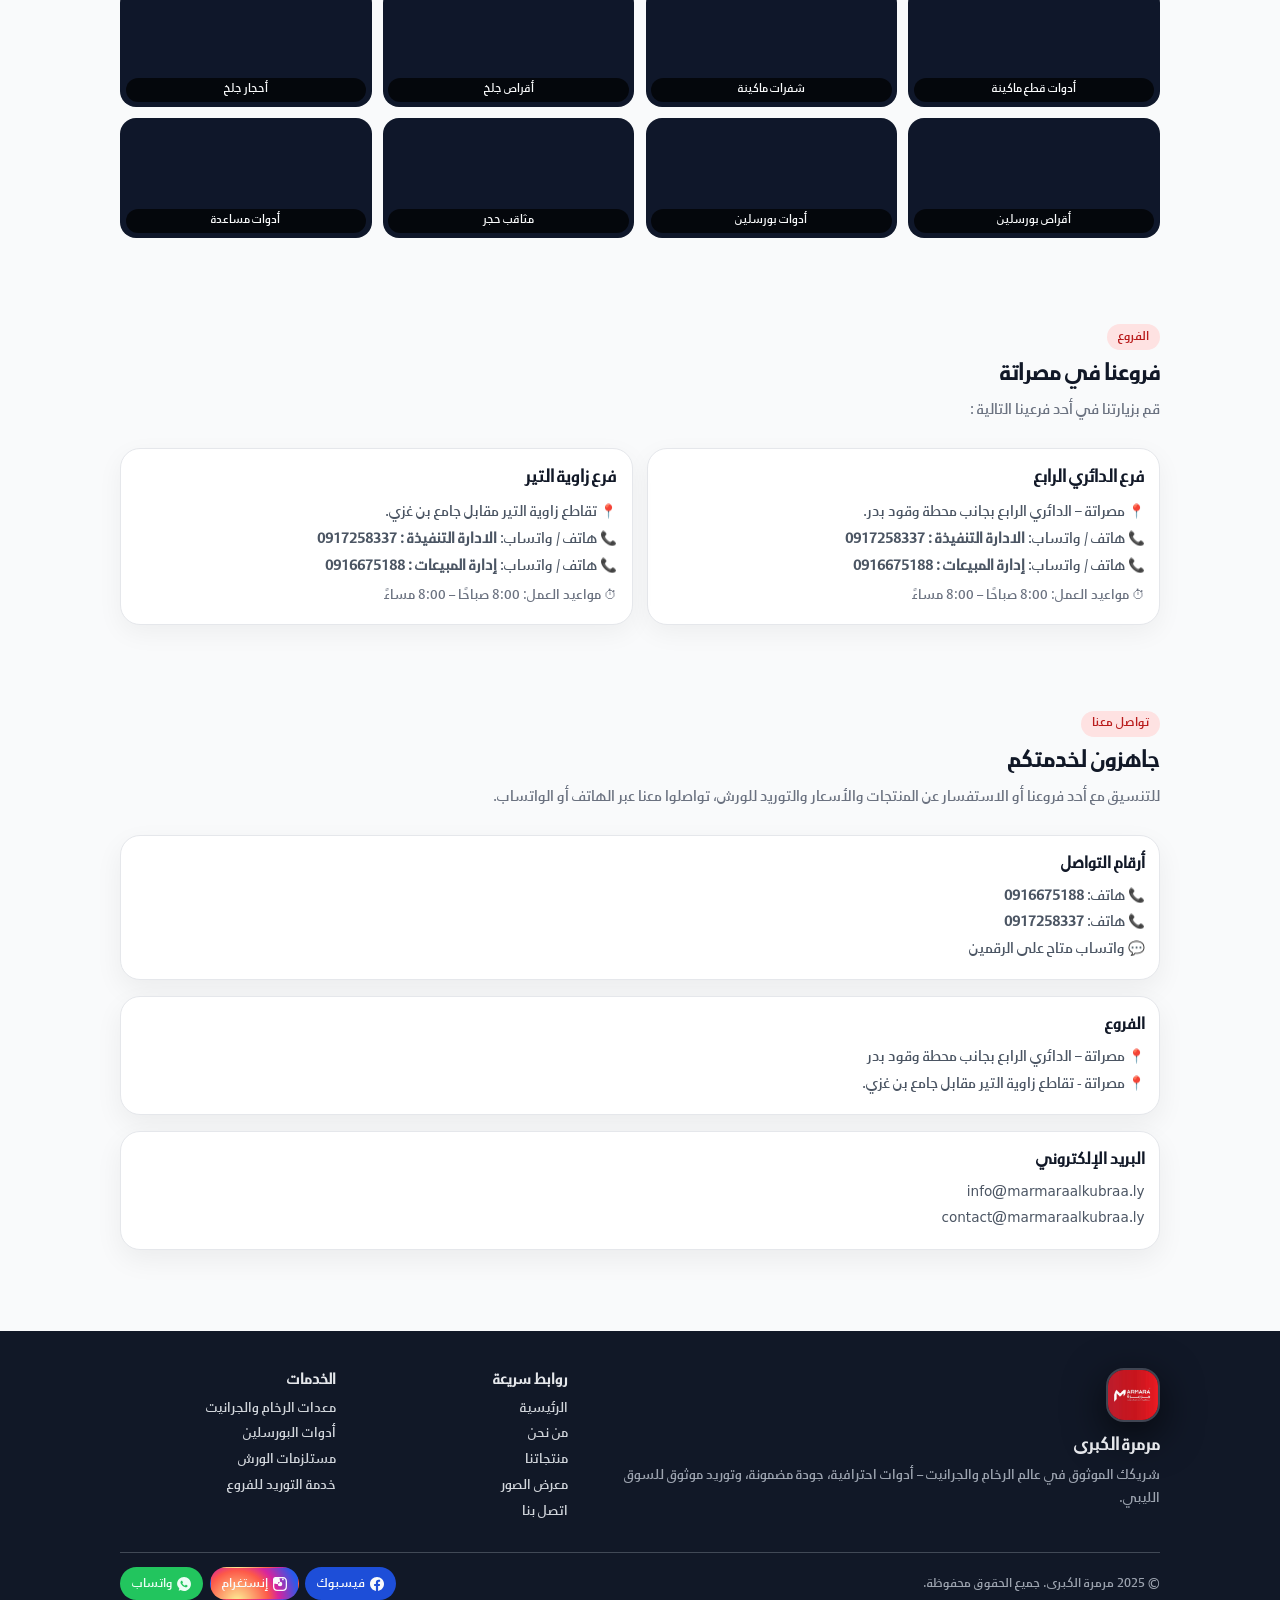
==== commit de512ae9: "Add files via upload" ====
--- a/index.html
+++ b/index.html
@@ -21,6 +21,11 @@
   <meta property="og:locale" content="ar_LY" />
 
   <link rel="icon" type="image/png" href="./img/logo1.jpg" />
+
+  <!-- Preload critical assets -->
+  <link rel="preload" href="./img/logo1.jpg" as="image" />
+  <link rel="preload" href="./img/marmara.jpg" as="image" />
+  <link rel="preload" href="./font/BigVesta-Arabic-Regular.ttf" as="font" type="font/truetype" crossorigin />
 
   <style>
     :root {
@@ -1203,7 +1208,7 @@
       <div class="site-header-inner">
         <a href="#home" class="brand">
           <div class="brand-logo">
-            <img src="./img/logo1.jpg" alt="مرمرة - Marmara Logo" />
+            <img src="./img/logo1.jpg" alt="مرمرة - Marmara Logo" decoding="async" fetchpriority="high" />
           </div>
           <div>
             <div class="brand-text">شركة مرمرة الكبرى ™</div>
@@ -1271,7 +1276,7 @@
 
           <div class="hero-logo-wrap">
             <div class="hero-logo">
-              <img src="./img/logo1.jpg" alt="Marmara Logo" />
+              <img src="./img/logo1.jpg" alt="Marmara Logo" decoding="async" fetchpriority="high" />
             </div>
             <div>
               <div class="hero-title">شركة مرمرة الكبرى ™</div>
@@ -1306,7 +1311,7 @@
         </div>
 
         <div class="hero-visual" aria-label="معرض مصغّر لمنتجات مرمرة">
-          <img src="./img/marmara.jpg" alt="مرمرة الكبرى" />
+          <img src="./img/marmara.jpg" alt="مرمرة الكبرى" decoding="async" fetchpriority="high" />
         </div>
       </div>
     </section>
@@ -1338,7 +1343,7 @@
           <!-- ✅ الإضافة الجديدة: صورة + شرح -->
           <div class="about-extra">
             <div class="about-image">
-              <img src="./img/60.jpg" alt="شركة مرمرة الكبرى منذ عام 2018" />
+              <img src="./img/60.jpg" alt="شركة مرمرة الكبرى منذ عام 2018" loading="lazy" decoding="async" />
             </div>
             <div class="about-text-long">
               <p>
@@ -1409,7 +1414,7 @@
             <div class="product-slider machine-slider">
               <div class="product-card">
                 <div class="product-card-image">
-                  <img src="./img/100.jpeg" alt="دسك جرانيت" />
+                  <img src="./img/100.jpeg" alt="دسك جرانيت" loading="lazy" decoding="async" />
                 </div>
                 <div class="product-card-body">
                   <div class="product-card-title">دسك جرانيت</div>
@@ -1419,7 +1424,7 @@
               </div>
               <div class="product-card">
                 <div class="product-card-image">
-                  <img src="./img/102.jpeg" alt="دسك جرانيت" />
+                  <img src="./img/102.jpeg" alt="دسك جرانيت" loading="lazy" decoding="async" />
                 </div>
                 <div class="product-card-body">
                   <div class="product-card-title">دسك جرانيت</div>
@@ -1429,7 +1434,7 @@
               </div>
               <div class="product-card">
                 <div class="product-card-image">
-                  <img src="./img/103.jpeg" alt="دسك رخام" />
+                  <img src="./img/103.jpeg" alt="دسك رخام" loading="lazy" decoding="async" />
                 </div>
                 <div class="product-card-body">
                   <div class="product-card-title">دسك رخام</div>
@@ -1439,7 +1444,7 @@
               </div>
               <div class="product-card">
                 <div class="product-card-image">
-                  <img src="./img/104.jpeg" alt="دسك رخام" />
+                  <img src="./img/104.jpeg" alt="دسك رخام" loading="lazy" decoding="async" />
                 </div>
                 <div class="product-card-body">
                   <div class="product-card-title">دسك رخام</div>
@@ -1454,7 +1459,7 @@
               </div>
               <div class="product-card">
                 <div class="product-card-image">
-                  <img src="./img/105.jpeg" alt="حشاش تايب لوك" />
+                  <img src="./img/105.jpeg" alt="حشاش تايب لوك" loading="lazy" decoding="async" />
                 </div>
                 <div class="product-card-body">
                   <div class="product-card-title">حشاش تايب لوك</div>
@@ -1468,7 +1473,7 @@
               </div>
               <div class="product-card">
                 <div class="product-card-image">
-                  <img src="./img/106.jpeg" alt="دسك بورسلين" />
+                  <img src="./img/106.jpeg" alt="دسك بورسلين" loading="lazy" decoding="async" />
                 </div>
                 <div class="product-card-body">
                   <div class="product-card-title">دسك بورسلين</div>
@@ -1478,7 +1483,7 @@
               </div>
               <div class="product-card">
                 <div class="product-card-image">
-                  <img src="./img/101.jpeg" alt="دسك جرانيت" />
+                  <img src="./img/101.jpeg" alt="دسك جرانيت" loading="lazy" decoding="async" />
                 </div>
                 <div class="product-card-body">
                   <div class="product-card-title">دسك جرانيت</div>
@@ -1518,14 +1523,14 @@
               <!-- 209: Marble Grinding (Flange) -->
               <div class="product-card">
                 <div class="product-card-image">
-                  <img src="./img/209.jpeg" alt="حلية رخام (فلانجة)" />
+                  <img src="./img/209.jpeg" alt="حلية رخام (فلانجة)" loading="lazy" decoding="async" />
                 </div>
                 <div class="product-card-body">
                   <div class="product-card-title">قطع رخام </div>
                   <div class="product-card-desc">
                     مقاسات:
                     <div style="margin-top:2px;">• 180x22.23 mm</div>
-                    
+
                   </div>
                   <span class="product-card-cta">تفاصيل أكثر</span>
                 </div>
@@ -1534,7 +1539,7 @@
               <!-- 210: Marble Grinding (Flange) - Extra Item -->
               <div class="product-card">
                 <div class="product-card-image">
-                  <img src="./img/210.jpeg" alt="حلية رخام (فلانجة)" />
+                  <img src="./img/210.jpeg" alt="حلية رخام (فلانجة)" loading="lazy" decoding="async" />
                 </div>
                 <div class="product-card-body">
                   <div class="product-card-title">قطع رخام (مع فلانجة)</div>
@@ -1549,7 +1554,7 @@
               <!-- 211: Marble Grinding (Flange) - Extra Item -->
               <div class="product-card">
                 <div class="product-card-image">
-                  <img src="./img/211.jpeg" alt="حلية رخام (فلانجة)" />
+                  <img src="./img/211.jpeg" alt="حلية رخام (فلانجة)" loading="lazy" decoding="async" />
                 </div>
                 <div class="product-card-body">
                   <div class="product-card-title">قطع رخام (بدون فلانجة)</div>
@@ -1564,7 +1569,7 @@
               <!-- 212: Marble Grinding (No Flange) -->
               <div class="product-card">
                 <div class="product-card-image">
-                  <img src="./img/212.jpeg" alt="حلية رخام (بدون فلانجة)" />
+                  <img src="./img/212.jpeg" alt="حلية رخام (بدون فلانجة)" loading="lazy" decoding="async" />
                 </div>
                 <div class="product-card-body">
                   <div class="product-card-title">حلية رخام (مع فلانجة)</div>
@@ -1573,8 +1578,8 @@
                     <div style="margin-top:2px;">• 230x22.23 mm</div>
                     <div style="margin-top:2px;">• 230x14mm</div>
                     <div style="margin-top:2px;">• 180x14mm</div>
-                   <div style="margin-top:2px;">• 125x14mm</div>
-                   <div style="margin-top:2px;">• 80x14mm</div>
+                    <div style="margin-top:2px;">• 125x14mm</div>
+                    <div style="margin-top:2px;">• 80x14mm</div>
                   </div>
                   <span class="product-card-cta">تفاصيل أكثر</span>
                 </div>
@@ -1583,7 +1588,7 @@
               <!-- 213-218: Marble Grinding (No Flange) - Extra Items -->
               <div class="product-card">
                 <div class="product-card-image">
-                  <img src="./img/214.jpeg" alt="حلية رخام (بدون فلانجة)" />
+                  <img src="./img/214.jpeg" alt="حلية رخام (بدون فلانجة)" loading="lazy" decoding="async" />
                 </div>
                 <div class="product-card-body">
                   <div class="product-card-title">حلية رخام (مع فلانجة)</div>
@@ -1592,15 +1597,15 @@
                     <div style="margin-top:2px;">• 230x22.23 mm</div>
                     <div style="margin-top:2px;">• 230x14mm</div>
                     <div style="margin-top:2px;">• 180x14mm</div>
-                   <div style="margin-top:2px;">• 125x14mm</div>
-                   <div style="margin-top:2px;">• 80x14mm</div>
+                    <div style="margin-top:2px;">• 125x14mm</div>
+                    <div style="margin-top:2px;">• 80x14mm</div>
                   </div>
                   <span class="product-card-cta">تفاصيل أكثر</span>
                 </div>
               </div>
               <div class="product-card">
                 <div class="product-card-image">
-                  <img src="./img/215.jpeg" alt="حلية رخام (بدون فلانجة)" />
+                  <img src="./img/215.jpeg" alt="حلية رخام (بدون فلانجة)" loading="lazy" decoding="async" />
                 </div>
                 <div class="product-card-body">
                   <div class="product-card-title">حلية رخام (مع فلانجة)</div>
@@ -1609,32 +1614,15 @@
                     <div style="margin-top:2px;">• 230x22.23 mm</div>
                     <div style="margin-top:2px;">• 230x14mm</div>
                     <div style="margin-top:2px;">• 180x14mm</div>
-                   <div style="margin-top:2px;">• 125x14mm</div>
-                   <div style="margin-top:2px;">• 80x14mm</div>
+                    <div style="margin-top:2px;">• 125x14mm</div>
+                    <div style="margin-top:2px;">• 80x14mm</div>
                   </div>
                   <span class="product-card-cta">تفاصيل أكثر</span>
                 </div>
               </div>
               <div class="product-card">
                 <div class="product-card-image">
-                  <img src="./img/216.jpeg" alt="حلية رخام (بدون فلانجة)" />
-                </div>
-                <div class="product-card-body">
-                 <div class="product-card-title">حلية رخام (مع فلانجة)</div>
-                  <div class="product-card-desc">
-                    مقاسات:
-                    <div style="margin-top:2px;">• 230x22.23 mm</div>
-                    <div style="margin-top:2px;">• 230x14mm</div>
-                    <div style="margin-top:2px;">• 180x14mm</div>
-                   <div style="margin-top:2px;">• 125x14mm</div>
-                   <div style="margin-top:2px;">• 80x14mm</div>
-                  </div>
-                  <span class="product-card-cta">تفاصيل أكثر</span>
-                </div>
-              </div>
-              <div class="product-card">
-                <div class="product-card-image">
-                  <img src="./img/217.jpeg" alt="حلية رخام (بدون فلانجة)" />
+                  <img src="./img/216.jpeg" alt="حلية رخام (بدون فلانجة)" loading="lazy" decoding="async" />
                 </div>
                 <div class="product-card-body">
                   <div class="product-card-title">حلية رخام (مع فلانجة)</div>
@@ -1643,15 +1631,15 @@
                     <div style="margin-top:2px;">• 230x22.23 mm</div>
                     <div style="margin-top:2px;">• 230x14mm</div>
                     <div style="margin-top:2px;">• 180x14mm</div>
-                   <div style="margin-top:2px;">• 125x14mm</div>
-                   <div style="margin-top:2px;">• 80x14mm</div>
+                    <div style="margin-top:2px;">• 125x14mm</div>
+                    <div style="margin-top:2px;">• 80x14mm</div>
                   </div>
                   <span class="product-card-cta">تفاصيل أكثر</span>
                 </div>
               </div>
               <div class="product-card">
                 <div class="product-card-image">
-                  <img src="./img/213.jpeg" alt="حلية رخام (بدون فلانجة)" />
+                  <img src="./img/217.jpeg" alt="حلية رخام (بدون فلانجة)" loading="lazy" decoding="async" />
                 </div>
                 <div class="product-card-body">
                   <div class="product-card-title">حلية رخام (مع فلانجة)</div>
@@ -1660,15 +1648,29 @@
                     <div style="margin-top:2px;">• 230x22.23 mm</div>
                     <div style="margin-top:2px;">• 230x14mm</div>
                     <div style="margin-top:2px;">• 180x14mm</div>
-                   <div style="margin-top:2px;">• 125x14mm</div>
-                   <div style="margin-top:2px;">• 80x14mm</div>
+                    <div style="margin-top:2px;">• 125x14mm</div>
+                    <div style="margin-top:2px;">• 80x14mm</div>
                   </div>
                   <span class="product-card-cta">تفاصيل أكثر</span>
                 </div>
               </div>
               <div class="product-card">
                 <div class="product-card-image">
-                  <img src="./img/218.jpeg" alt="حلية رخام (بدون فلانجة)" />
+                  <img src="./img/213.jpeg" alt="حلية رخام (بدون فلانجة)" loading="lazy" decoding="async" />
+                </div>
+                <div class="product-card-body">
+                  <div class="product-card-title">حلية رخام (مع فلانجة)</div>
+                  <div class="product-card-desc">
+                    مقاسات:
+                    <div style="margin-top:2px;">• 180x22.23 mm</div>
+                    <div style="margin-top:2px;">• 230x22.23 mm</div>
+                  </div>
+                  <span class="product-card-cta">تفاصيل أكثر</span>
+                </div>
+              </div>
+              <div class="product-card">
+                <div class="product-card-image">
+                  <img src="./img/218.jpeg" alt="حلية رخام (بدون فلانجة)" loading="lazy" decoding="async" />
                 </div>
                 <div class="product-card-body">
                   <div class="product-card-title">حلية رخام (بدون فلانجة)</div>
@@ -1682,7 +1684,7 @@
               </div>
               <div class="product-card">
                 <div class="product-card-image">
-                  <img src="./img/200.jpeg" alt="دسك قطع جرانيت (ذهبي)" />
+                  <img src="./img/200.jpeg" alt="دسك قطع جرانيت (ذهبي)" loading="lazy" decoding="async" />
                 </div>
                 <div class="product-card-body">
                   <div class="product-card-title">دسك قطع جرانيت (ذهبي)</div>
@@ -1698,7 +1700,7 @@
               <!-- 201: Granite Cutting -->
               <div class="product-card">
                 <div class="product-card-image">
-                  <img src="./img/201.jpeg" alt="دسك قطع جرانيت" />
+                  <img src="./img/201.jpeg" alt="دسك قطع جرانيت" loading="lazy" decoding="async" />
                 </div>
                 <div class="product-card-body">
                   <div class="product-card-title">دسك قطع جرانيت</div>
@@ -1710,7 +1712,7 @@
               <!-- 203: Granite Grinding -->
               <div class="product-card">
                 <div class="product-card-image">
-                  <img src="./img/203.jpeg" alt="حلية جرانيت" />
+                  <img src="./img/203.jpeg" alt="حلية جرانيت" loading="lazy" decoding="async" />
                 </div>
                 <div class="product-card-body">
                   <div class="product-card-title">حلية جرانيت</div>
@@ -1722,7 +1724,7 @@
               <!-- 205: Granite Grinding (Multi) -->
               <div class="product-card">
                 <div class="product-card-image">
-                  <img src="./img/205.jpeg" alt="حلية جرانيت" />
+                  <img src="./img/205.jpeg" alt="حلية جرانيت" loading="lazy" decoding="async" />
                 </div>
                 <div class="product-card-body">
                   <div class="product-card-title">حلية جرانيت</div>
@@ -1739,7 +1741,7 @@
               <!-- 204: Marble Cutting -->
               <div class="product-card">
                 <div class="product-card-image">
-                  <img src="./img/204.jpeg" alt="دسك قطع رخام" />
+                  <img src="./img/204.jpeg" alt="دسك قطع رخام" loading="lazy" decoding="async" />
                 </div>
                 <div class="product-card-body">
                   <div class="product-card-title">حلية جرانيت</div>
@@ -1756,10 +1758,10 @@
               <!-- 206: Marble Cutting (Flange) -->
               <div class="product-card">
                 <div class="product-card-image">
-                  <img src="./img/206.jpeg" alt="دسك قطع رخام (مع فلانجة)" />
-                </div>
-                <div class="product-card-body">
-                 <div class="product-card-title">حلية جرانيت</div>
+                  <img src="./img/206.jpeg" alt="دسك قطع رخام (مع فلانجة)" loading="lazy" decoding="async" />
+                </div>
+                <div class="product-card-body">
+                  <div class="product-card-title">حلية جرانيت</div>
                   <div class="product-card-desc">
                     مقاسات:
                     <div style="margin-top:2px;">• 180x14 mm</div>
@@ -1773,10 +1775,10 @@
               <!-- 207: Marble Cutting (No Flange) -->
               <div class="product-card">
                 <div class="product-card-image">
-                  <img src="./img/207.jpeg" alt="دسك قطع رخام (بذون فلانجة)" />
-                </div>
-                <div class="product-card-body">
-                 <div class="product-card-title">حلية جرانيت</div>
+                  <img src="./img/207.jpeg" alt="دسك قطع رخام (بذون فلانجة)" loading="lazy" decoding="async" />
+                </div>
+                <div class="product-card-body">
+                  <div class="product-card-title">حلية جرانيت</div>
                   <div class="product-card-desc">
                     مقاسات:
                     <div style="margin-top:2px;">• 180x14 mm</div>
@@ -1820,7 +1822,7 @@
               <!-- 303: Cell/Honeycomb -->
               <div class="product-card">
                 <div class="product-card-image">
-                  <img src="./img/303.jpeg" alt="خلية" />
+                  <img src="./img/303.jpeg" alt="خلية" loading="lazy" decoding="async" />
                 </div>
                 <div class="product-card-body">
                   <div class="product-card-title">خلية</div>
@@ -1836,7 +1838,7 @@
               <!-- 304: Cell/Honeycomb -->
               <div class="product-card">
                 <div class="product-card-image">
-                  <img src="./img/304.jpeg" alt="خلية" />
+                  <img src="./img/304.jpeg" alt="خلية" loading="lazy" decoding="async" />
                 </div>
                 <div class="product-card-body">
                   <div class="product-card-title">خلية</div>
@@ -1852,7 +1854,7 @@
               <!-- 305: Spacers -->
               <div class="product-card">
                 <div class="product-card-image">
-                  <img src="./img/305.jpeg" alt="فواصل" />
+                  <img src="./img/305.jpeg" alt="فواصل" loading="lazy" decoding="async" />
                 </div>
                 <div class="product-card-body">
                   <div class="product-card-title">فواصل</div>
@@ -1864,7 +1866,7 @@
               <!-- 306: Spacers -->
               <div class="product-card">
                 <div class="product-card-image">
-                  <img src="./img/306.jpeg" alt="فواصل" />
+                  <img src="./img/306.jpeg" alt="فواصل" loading="lazy" decoding="async" />
                 </div>
                 <div class="product-card-body">
                   <div class="product-card-title">فواصل</div>
@@ -1874,7 +1876,7 @@
               </div>
               <div class="product-card">
                 <div class="product-card-image">
-                  <img src="./img/300.jpeg" alt="قطع بورسلين" />
+                  <img src="./img/300.jpeg" alt="قطع بورسلين" loading="lazy" decoding="async" />
                 </div>
                 <div class="product-card-body">
                   <div class="product-card-title">قطع بورسلين</div>
@@ -1890,7 +1892,7 @@
               <!-- 301: Porcelain Cutting -->
               <div class="product-card">
                 <div class="product-card-image">
-                  <img src="./img/301.jpeg" alt="قطع بورسلين" />
+                  <img src="./img/301.jpeg" alt="قطع بورسلين" loading="lazy" decoding="async" />
                 </div>
                 <div class="product-card-body">
                   <div class="product-card-title">قطع بورسلين</div>
@@ -1906,7 +1908,7 @@
               <!-- 302: Porcelain Grinding (Braided) -->
               <div class="product-card">
                 <div class="product-card-image">
-                  <img src="./img/302.jpeg" alt="حلية بورسلين (مضفور بسن)" />
+                  <img src="./img/302.jpeg" alt="حلية بورسلين (مضفور بسن)" loading="lazy" decoding="async" />
                 </div>
                 <div class="product-card-body">
                   <div class="product-card-title">حلية بورسلين (مضفور بسن)</div>
@@ -1930,7 +1932,7 @@
           <div class="product-slider">
             <div class="product-card">
               <div class="product-card-image">
-                <img src="./img/400.jpeg" alt="جرانيت" />
+                <img src="./img/400.jpeg" alt="جرانيت" loading="lazy" decoding="async" />
               </div>
               <div class="product-card-body">
                 <div class="product-card-title">جرانيت</div>
@@ -1940,7 +1942,7 @@
             </div>
             <div class="product-card">
               <div class="product-card-image">
-                <img src="./img/401.jpeg" alt="بورسلين والرخام والسيراميك" />
+                <img src="./img/401.jpeg" alt="بورسلين والرخام والسيراميك" loading="lazy" decoding="async" />
               </div>
               <div class="product-card-body">
                 <div class="product-card-title">بورسلين والرخام والسيراميك</div>
@@ -1977,15 +1979,15 @@
               <!-- 307: Standard Milling -->
               <div class="product-card">
                 <div class="product-card-image">
-                  <img src="./img/307.jpeg" alt="فرز عادي" />
+                  <img src="./img/307.jpeg" alt="فرز عادي" loading="lazy" decoding="async" />
                 </div>
                 <div class="product-card-body">
                   <div class="product-card-title">فرز عادي</div>
                   <div class="product-card-desc">
                     مقاسات:
-                    <div style="margin-top:2px;">• 12 mm</div>
-                    <div style="margin-top:2px;">• 22 mm</div>
-                    <div style="margin-top:2px;">• 32 mm</div>
+                    <div style="margin-top:2px;">• 12mm  </div>
+                    <div style="margin-top:2px;">• 22mm</div>
+                    <div style="margin-top:2px;">• 32mm</div>
                   </div>
                   <span class="product-card-cta">تفاصيل أكثر</span>
                 </div>
@@ -1994,11 +1996,11 @@
               <!-- 308: Silent Milling -->
               <div class="product-card">
                 <div class="product-card-image">
-                  <img src="./img/308.jpeg" alt="فرز كاتم" />
+                  <img src="./img/308.jpeg" alt="فرز كاتم" loading="lazy" decoding="async" />
                 </div>
                 <div class="product-card-body">
                   <div class="product-card-title">فرز كاتم</div>
-                  <div class="product-card-desc">مقاس 22 mm</div>
+                  <div class="product-card-desc">مقاس 22mm</div>
                   <span class="product-card-cta">تفاصيل أكثر</span>
                 </div>
               </div>
@@ -2006,11 +2008,11 @@
               <!-- 309: Wide Tooth -->
               <div class="product-card">
                 <div class="product-card-image">
-                  <img src="./img/309.jpeg" alt="سن عريضة" />
+                  <img src="./img/309.jpeg" alt="سن عريضة" loading="lazy" decoding="async" />
                 </div>
                 <div class="product-card-body">
                   <div class="product-card-title">سن عريضة</div>
-                  <div class="product-card-desc">مقاس 22 mm</div>
+                  <div class="product-card-desc">مقاس 22mm</div>
                   <span class="product-card-cta">تفاصيل أكثر</span>
                 </div>
               </div>
@@ -2018,11 +2020,11 @@
               <!-- 310: Rash Milling -->
               <div class="product-card">
                 <div class="product-card-image">
-                  <img src="./img/310.jpeg" alt="فرز رش" />
+                  <img src="./img/310.jpeg" alt="فرز رش" loading="lazy" decoding="async" />
                 </div>
                 <div class="product-card-body">
                   <div class="product-card-title">فرز رش</div>
-                  <div class="product-card-desc">مقاس 22 mm</div>
+                  <div class="product-card-desc">مقاس 22mm</div>
                   <span class="product-card-cta">تفاصيل أكثر</span>
                 </div>
               </div>
@@ -2056,7 +2058,7 @@
 
               <div class="product-card">
                 <div class="product-card-image">
-                  <img src="./img/500.jpeg" alt="أدوات متنوعة" />
+                  <img src="./img/500.jpeg" alt="أدوات متنوعة" loading="lazy" decoding="async" />
                 </div>
                 <div class="product-card-body">
                   <div class="product-card-title">مستلزمات متنوعة</div>
@@ -2066,7 +2068,7 @@
               </div>
               <div class="product-card">
                 <div class="product-card-image">
-                  <img src="./img/501.jpeg" alt="أدوات متنوعة" />
+                  <img src="./img/501.jpeg" alt="أدوات متنوعة" loading="lazy" decoding="async" />
                 </div>
                 <div class="product-card-body">
                   <div class="product-card-title">مستلزمات متنوعة</div>
@@ -2076,7 +2078,7 @@
               </div>
               <div class="product-card">
                 <div class="product-card-image">
-                  <img src="./img/502.jpeg" alt="أدوات متنوعة" />
+                  <img src="./img/502.jpeg" alt="أدوات متنوعة" loading="lazy" decoding="async" />
                 </div>
                 <div class="product-card-body">
                   <div class="product-card-title">مستلزمات متنوعة</div>
@@ -2086,7 +2088,7 @@
               </div>
               <div class="product-card">
                 <div class="product-card-image">
-                  <img src="./img/503.jpeg" alt="أدوات متنوعة" />
+                  <img src="./img/503.jpeg" alt="أدوات متنوعة" loading="lazy" decoding="async" />
                 </div>
                 <div class="product-card-body">
                   <div class="product-card-title">مستلزمات متنوعة</div>
@@ -2096,7 +2098,7 @@
               </div>
               <div class="product-card">
                 <div class="product-card-image">
-                  <img src="./img/18.JPG" alt="مستلزمات متنوعة" />
+                  <img src="./img/18.JPG" alt="مستلزمات متنوعة" loading="lazy" decoding="async" />
                 </div>
                 <div class="product-card-body">
                   <div class="product-card-title">مستلزمات تركيب وإسناد</div>
@@ -2147,49 +2149,49 @@
         <div class="tools-slider-card">
           <div class="tools-main">
             <div class="tools-slide">
-              <img src="./img/IMG_3151.JPG" alt="عرض منتجات مرمرة" />
+              <img src="./img/IMG_3151.JPG" alt="عرض منتجات مرمرة" loading="lazy" decoding="async" />
             </div>
             <div class="tools-slide">
-              <img src="./img/IMG_3157.JPG" alt="عرض منتجات مرمرة" />
+              <img src="./img/IMG_3157.JPG" alt="عرض منتجات مرمرة" loading="lazy" decoding="async" />
             </div>
             <div class="tools-slide">
-              <img src="./img/IMG_3176.JPG" alt="عرض منتجات مرمرة" />
+              <img src="./img/IMG_3176.JPG" alt="عرض منتجات مرمرة" loading="lazy" decoding="async" />
             </div>
             <div class="tools-slide">
-              <img src="./img/IMG_3184.JPG" alt="عرض منتجات مرمرة" />
+              <img src="./img/IMG_3184.JPG" alt="عرض منتجات مرمرة" loading="lazy" decoding="async" />
             </div>
             <div class="tools-slide">
-              <img src="./img/IMG_3187.JPG" alt="عرض منتجات مرمرة" />
+              <img src="./img/IMG_3187.JPG" alt="عرض منتجات مرمرة" loading="lazy" decoding="async" />
             </div>
             <div class="tools-slide">
-              <img src="./img/IMG_3189.JPG" alt="عرض منتجات مرمرة" />
+              <img src="./img/IMG_3189.JPG" alt="عرض منتجات مرمرة" loading="lazy" decoding="async" />
             </div>
             <div class="tools-slide">
-              <img src="./img/IMG_3193.JPG" alt="عرض منتجات مرمرة" />
+              <img src="./img/IMG_3193.JPG" alt="عرض منتجات مرمرة" loading="lazy" decoding="async" />
             </div>
             <div class="tools-slide">
-              <img src="./img/IMG_3197.JPG" alt="عرض منتجات مرمرة" />
+              <img src="./img/IMG_3197.JPG" alt="عرض منتجات مرمرة" loading="lazy" decoding="async" />
             </div>
             <div class="tools-slide">
-              <img src="./img/IMG_3199.JPG" alt="عرض منتجات مرمرة" />
+              <img src="./img/IMG_3199.JPG" alt="عرض منتجات مرمرة" loading="lazy" decoding="async" />
             </div>
             <div class="tools-slide">
-              <img src="./img/IMG_3225.JPG" alt="عرض منتجات مرمرة" />
+              <img src="./img/IMG_3225.JPG" alt="عرض منتجات مرمرة" loading="lazy" decoding="async" />
             </div>
             <div class="tools-slide">
-              <img src="./img/IMG_3226.JPG" alt="عرض منتجات مرمرة" />
+              <img src="./img/IMG_3226.JPG" alt="عرض منتجات مرمرة" loading="lazy" decoding="async" />
             </div>
             <div class="tools-slide">
-              <img src="./img/IMG_3231.JPG" alt="عرض منتجات مرمرة" />
+              <img src="./img/IMG_3231.JPG" alt="عرض منتجات مرمرة" loading="lazy" decoding="async" />
             </div>
             <div class="tools-slide">
-              <img src="./img/IMG_3232.JPG" alt="عرض منتجات مرمرة" />
+              <img src="./img/IMG_3232.JPG" alt="عرض منتجات مرمرة" loading="lazy" decoding="async" />
             </div>
             <div class="tools-slide">
-              <img src="./img/IMG_3239.JPG" alt="عرض منتجات مرمرة" />
+              <img src="./img/IMG_3239.JPG" alt="عرض منتجات مرمرة" loading="lazy" decoding="async" />
             </div>
             <div class="tools-slide">
-              <img src="./img/IMG_3242.JPG" alt="عرض منتجات مرمرة" />
+              <img src="./img/IMG_3242.JPG" alt="عرض منتجات مرمرة" loading="lazy" decoding="async" />
             </div>
           </div>
         </div>
@@ -2218,28 +2220,28 @@
 
         <div class="gallery-grid" id="gallery-grid">
           <div class="gallery-item" data-category="machine" data-label="أدوات قطع ماكينة">
-            <img src="./img/7.JPG" alt="ماكينة" />
+            <img src="./img/7.JPG" alt="ماكينة" loading="lazy" decoding="async" />
           </div>
           <div class="gallery-item" data-category="machine" data-label="شفرات ماكينة">
-            <img src="./img/30.JPG" alt="ماكينة" />
+            <img src="./img/30.JPG" alt="ماكينة" loading="lazy" decoding="async" />
           </div>
           <div class="gallery-item" data-category="grind" data-label="أقراص جلخ">
-            <img src="./img/8.JPG" alt="جلخ" />
+            <img src="./img/8.JPG" alt="جلخ" loading="lazy" decoding="async" />
           </div>
           <div class="gallery-item" data-category="grind" data-label="أحجار جلخ">
-            <img src="./img/24.JPG" alt="جلخ" />
+            <img src="./img/24.JPG" alt="جلخ" loading="lazy" decoding="async" />
           </div>
           <div class="gallery-item" data-category="porcelain" data-label="أقراص بورسلين">
-            <img src="./img/10.JPG" alt="بورسلين" />
+            <img src="./img/10.JPG" alt="بورسلين" loading="lazy" decoding="async" />
           </div>
           <div class="gallery-item" data-category="porcelain" data-label="أدوات بورسلين">
-            <img src="./img/22.JPG" alt="بورسلين" />
+            <img src="./img/22.JPG" alt="بورسلين" loading="lazy" decoding="async" />
           </div>
           <div class="gallery-item" data-category="drill" data-label="مثاقب حجر">
-            <img src="./img/14.JPG" alt="ثقب" />
+            <img src="./img/14.JPG" alt="ثقب" loading="lazy" decoding="async" />
           </div>
           <div class="gallery-item" data-category="misc" data-label="أدوات مساعدة">
-            <img src="./img/18.JPG" alt="مستلزمات" />
+            <img src="./img/18.JPG" alt="مستلزمات" loading="lazy" decoding="async" />
           </div>
         </div>
       </div>
@@ -2309,7 +2311,7 @@
 
           <div class="contact-card">
             <h4>الفروع</h4>
-            <p>📍 مصراتة – الدائري الرابع بجانب شيل الصل.</p>
+            <p>📍 مصراتة – الدائري الرابع بجانب محطة وقود بدر</p>
             <p>📍 مصراتة - تقاطع زاوية التير مقابل جامع بن غزي.</p>
           </div>
 
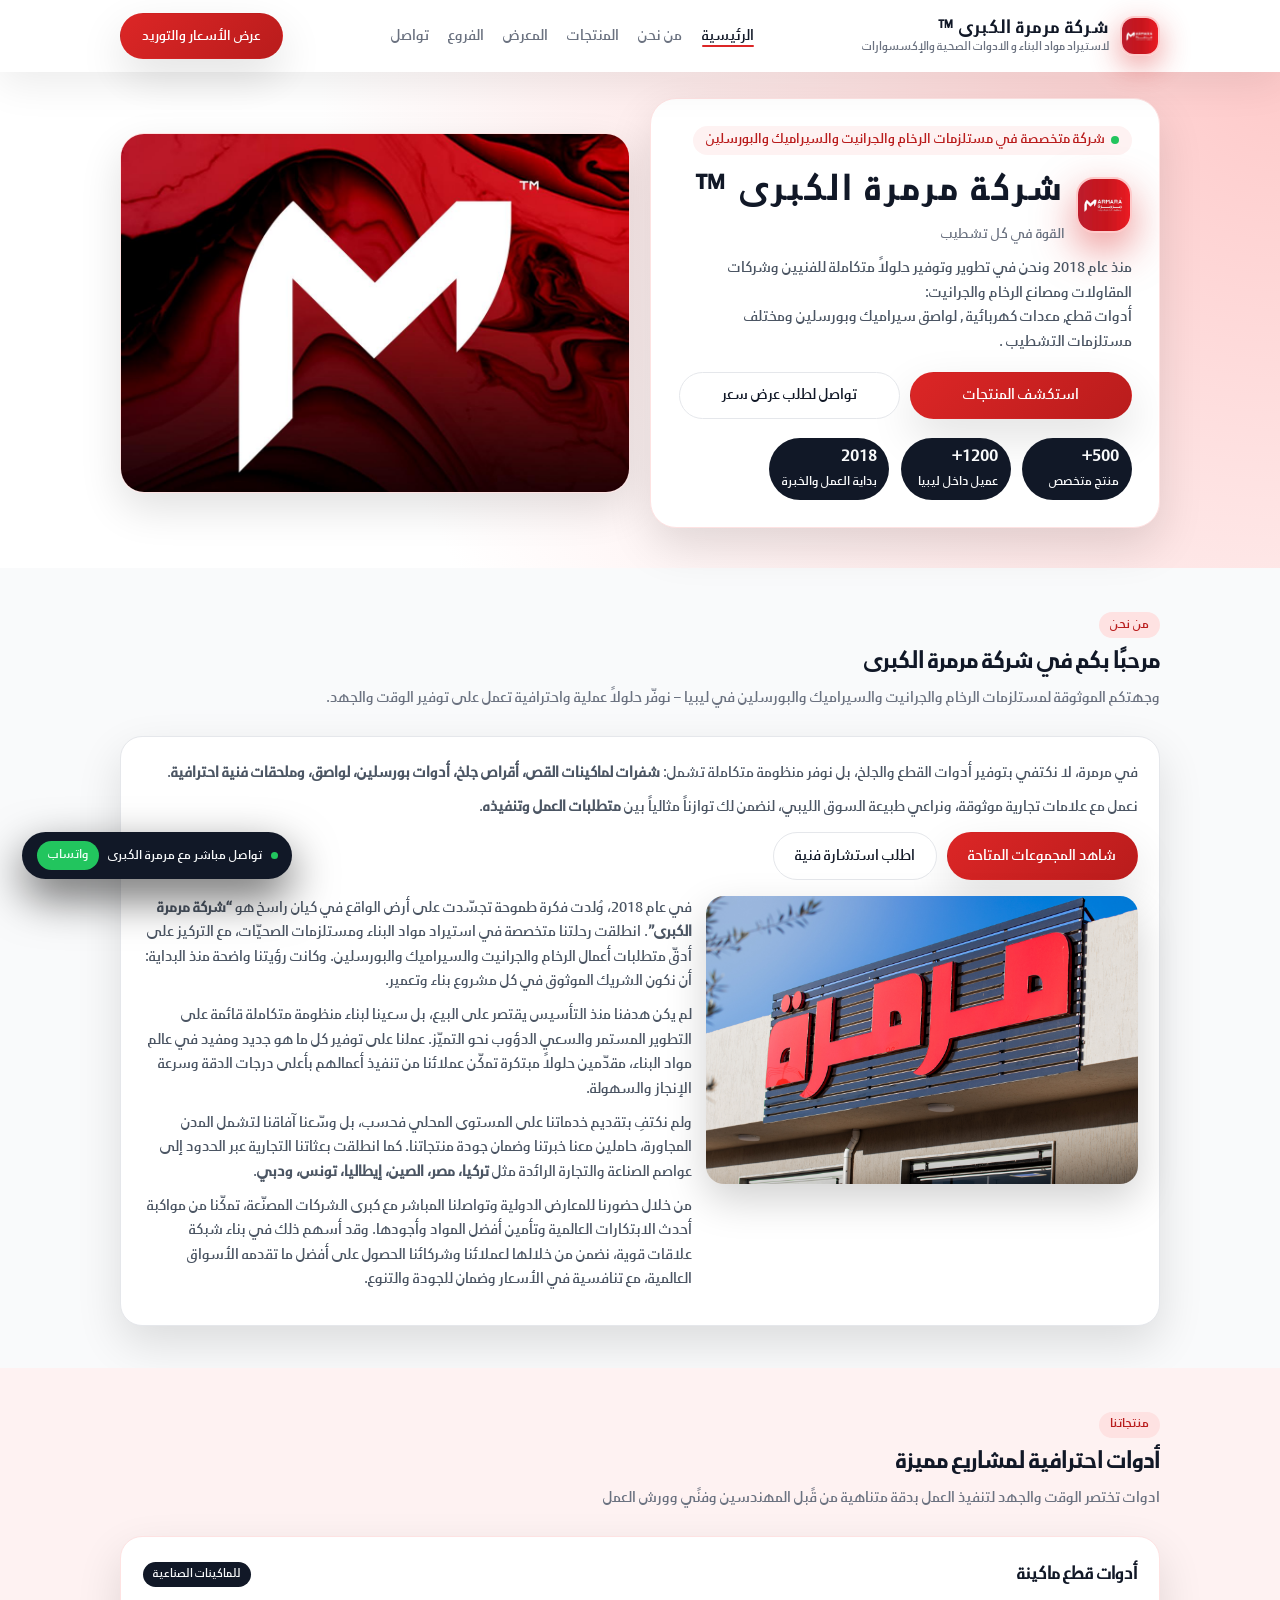
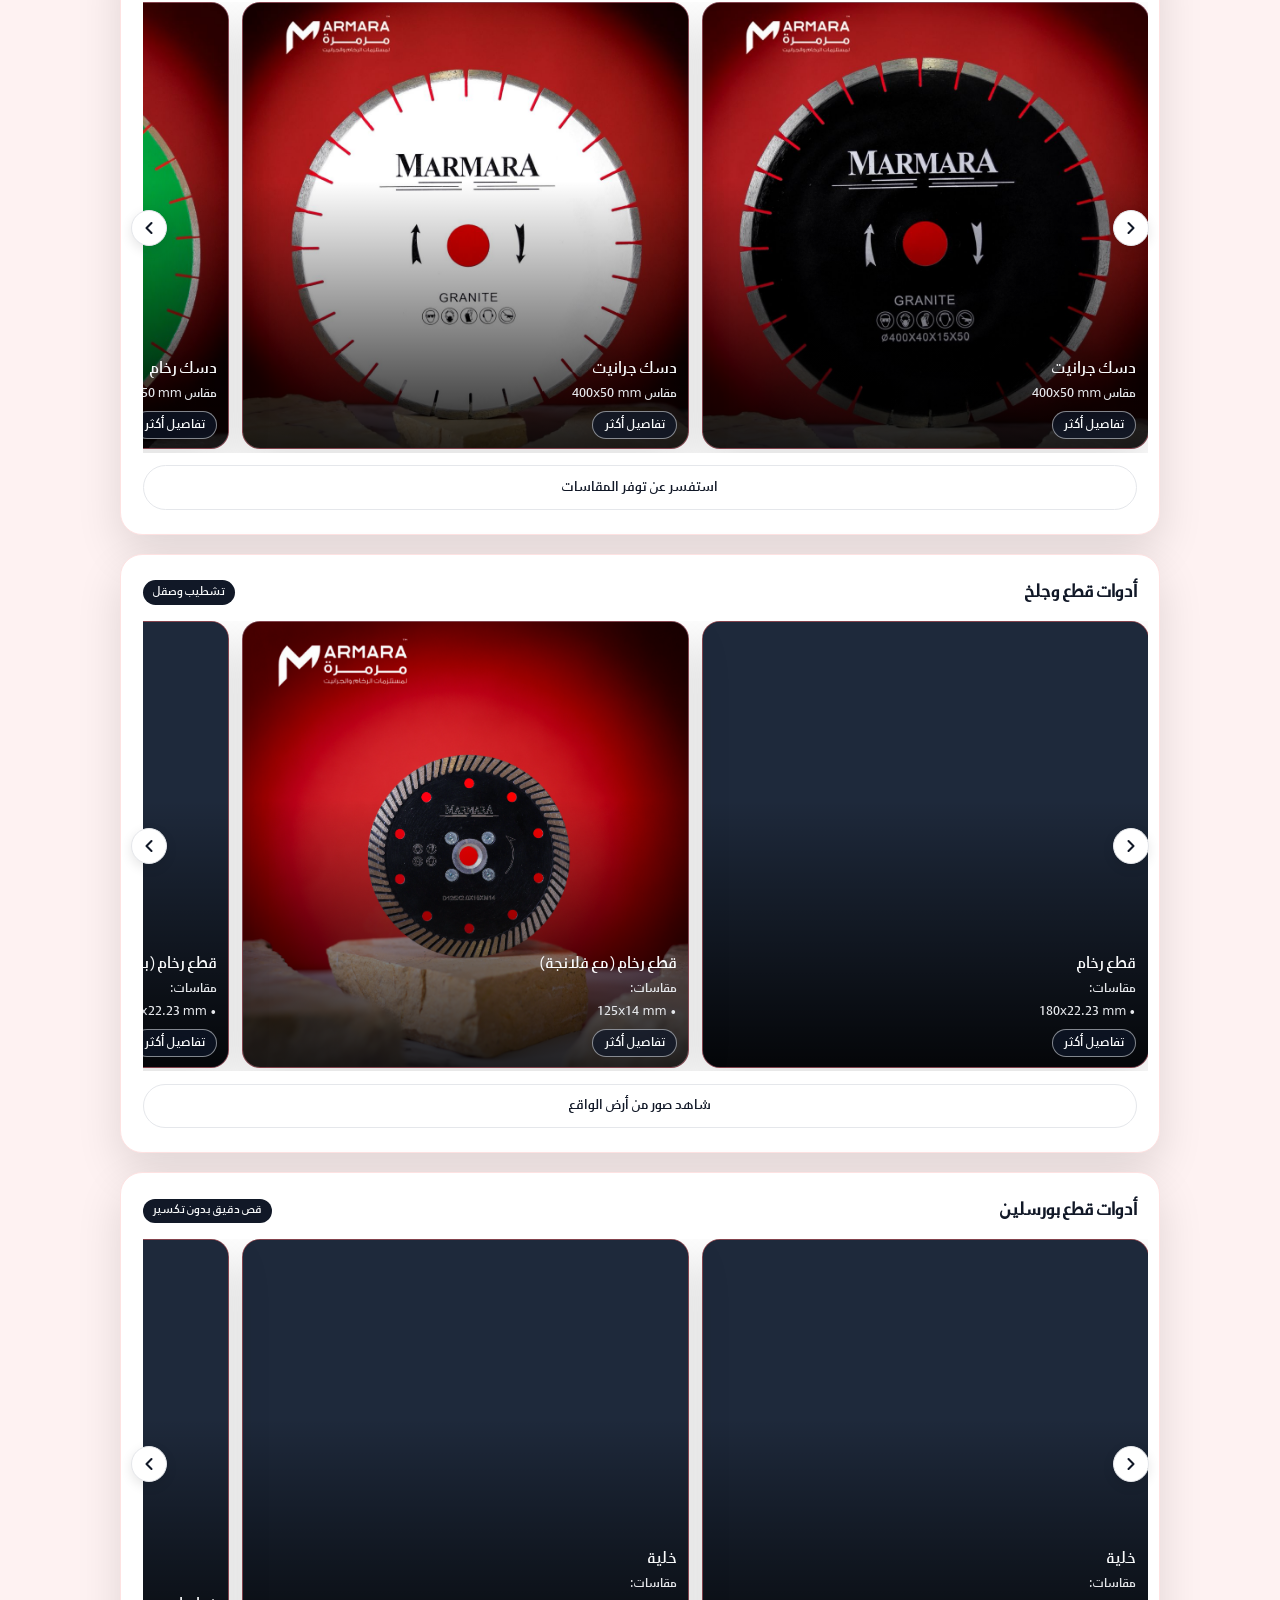
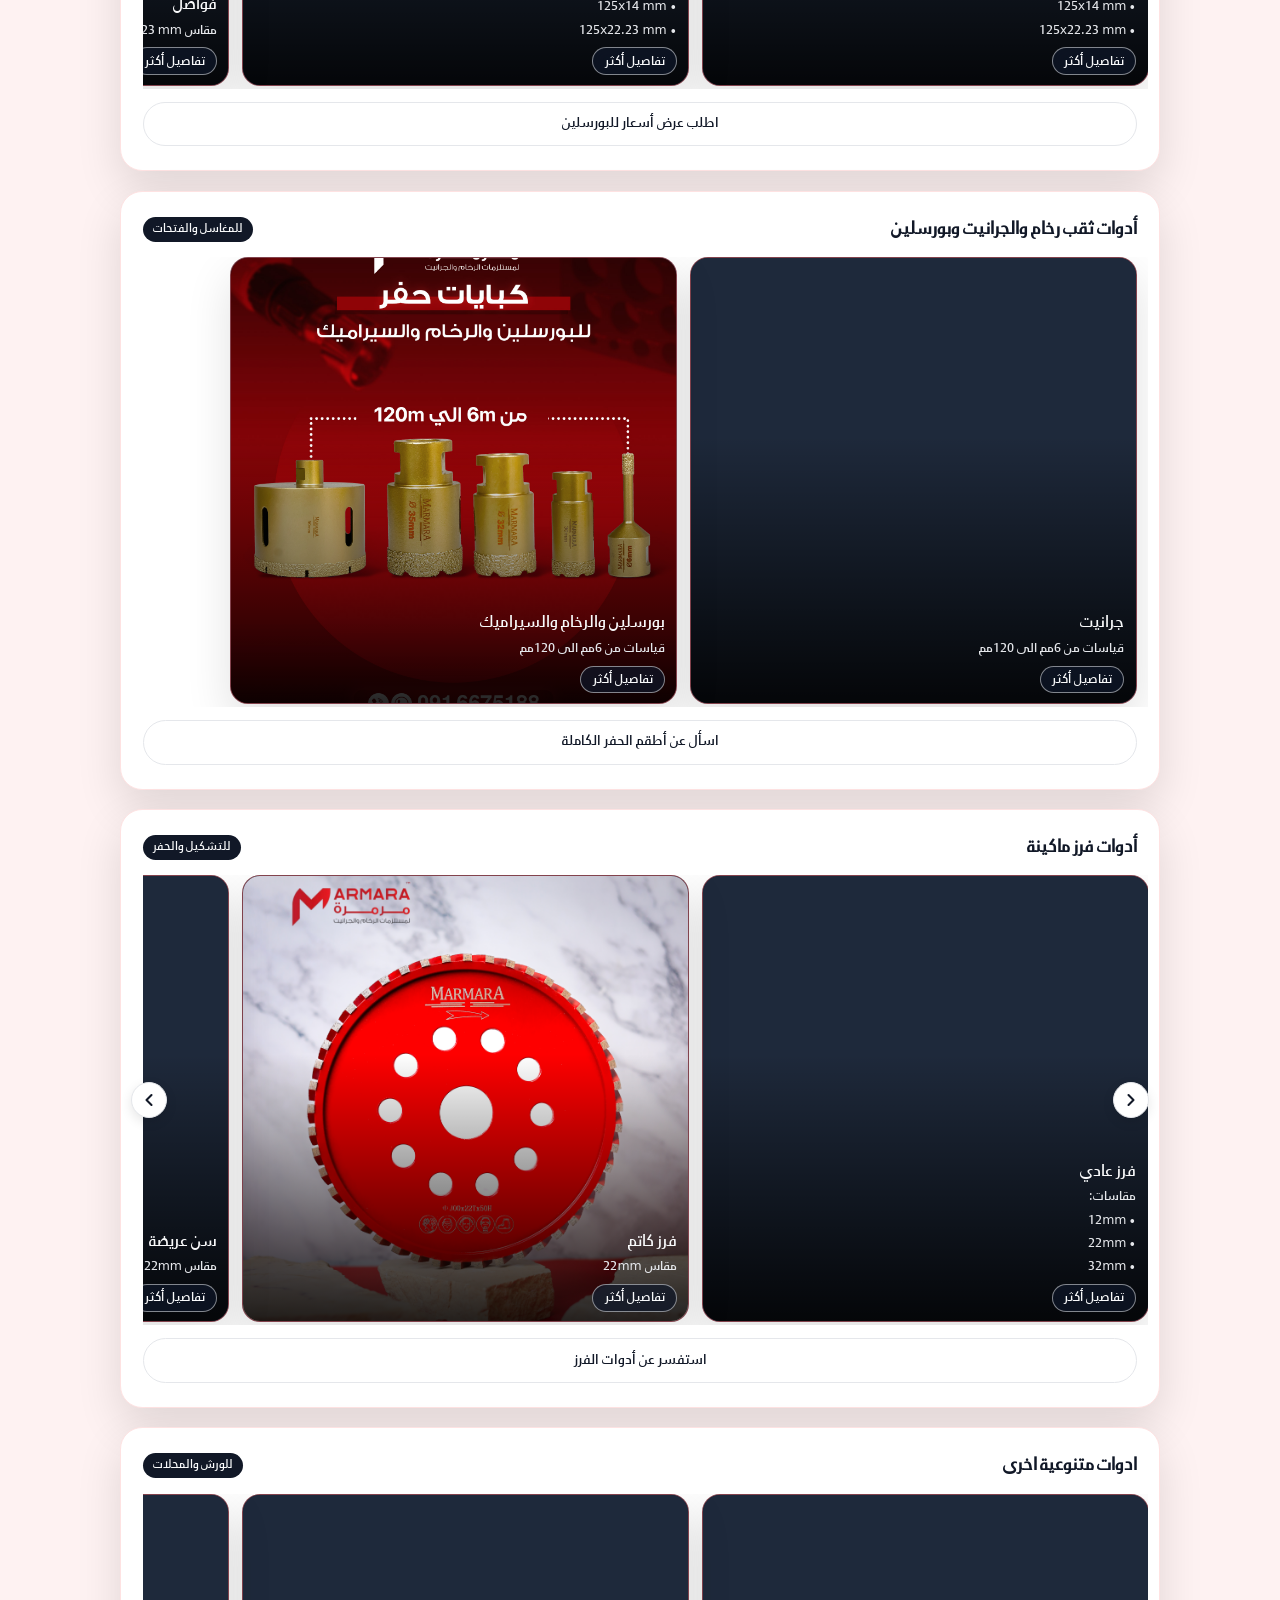
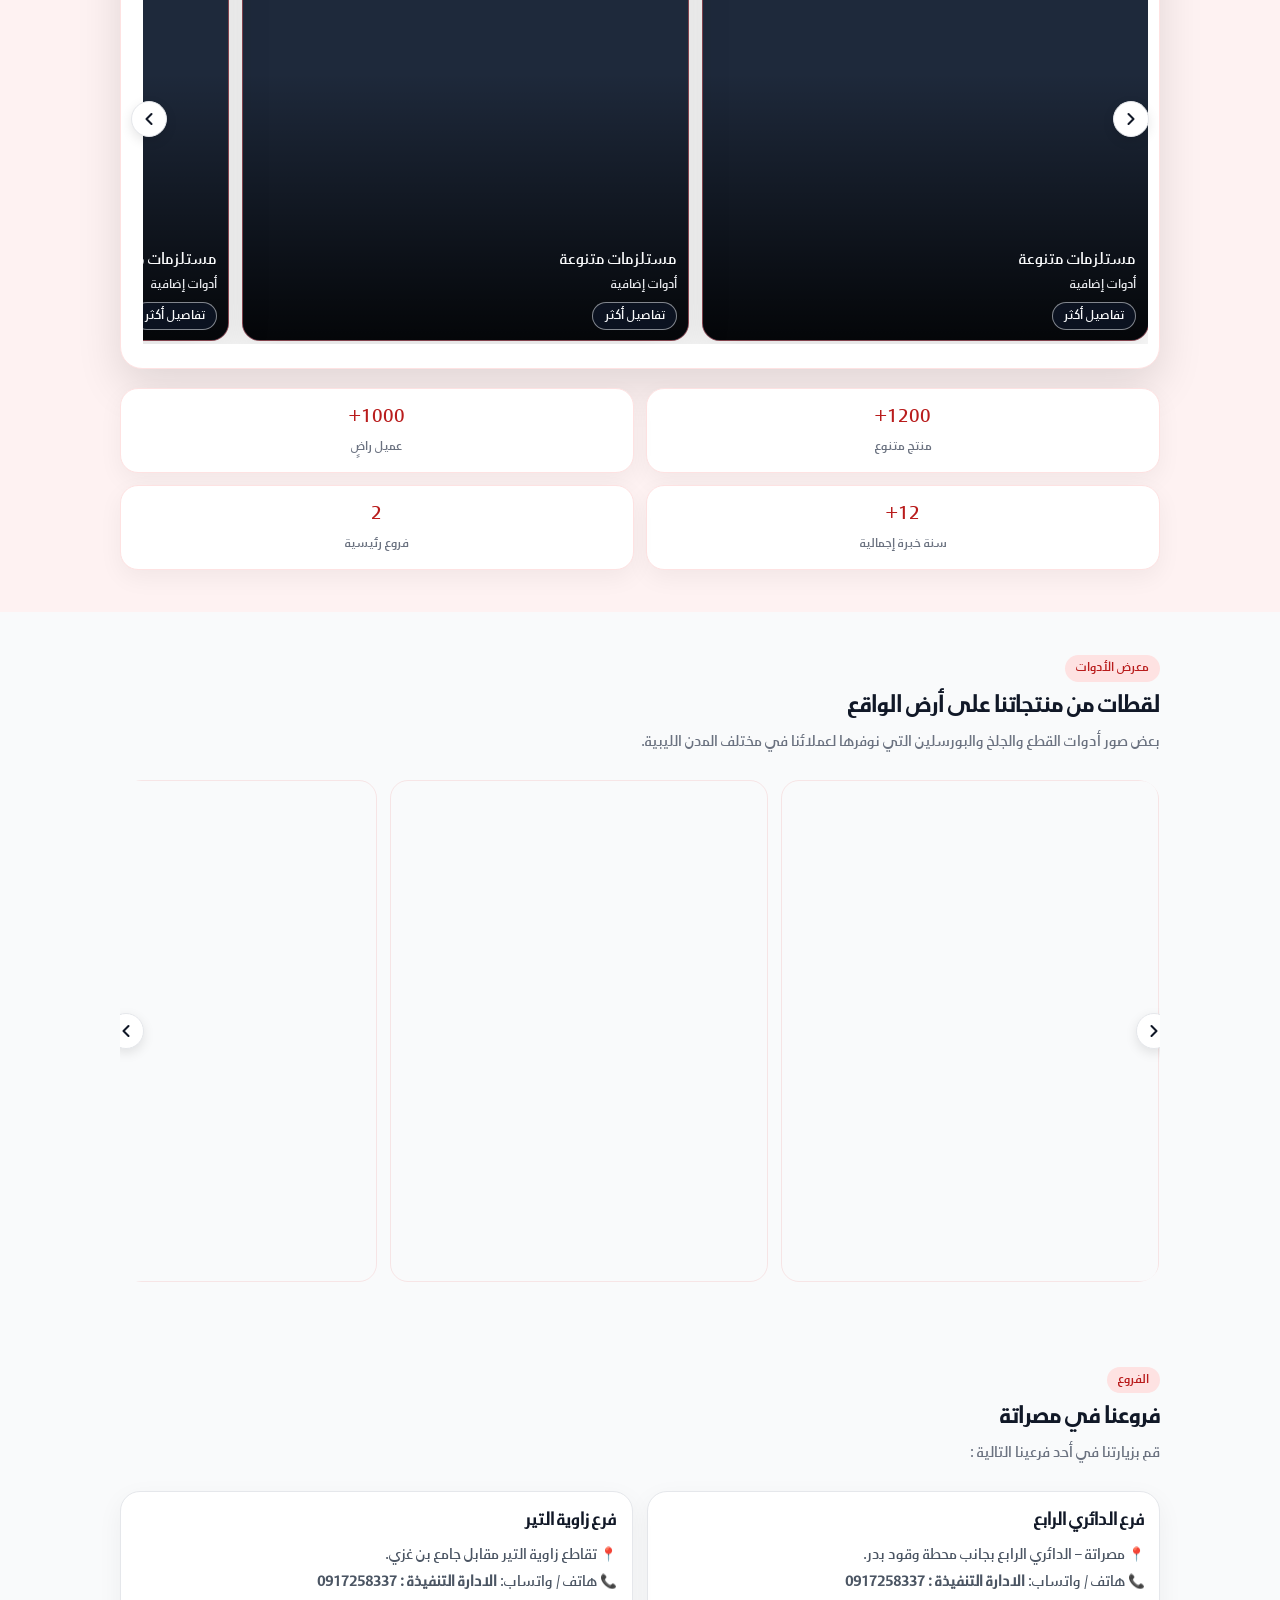
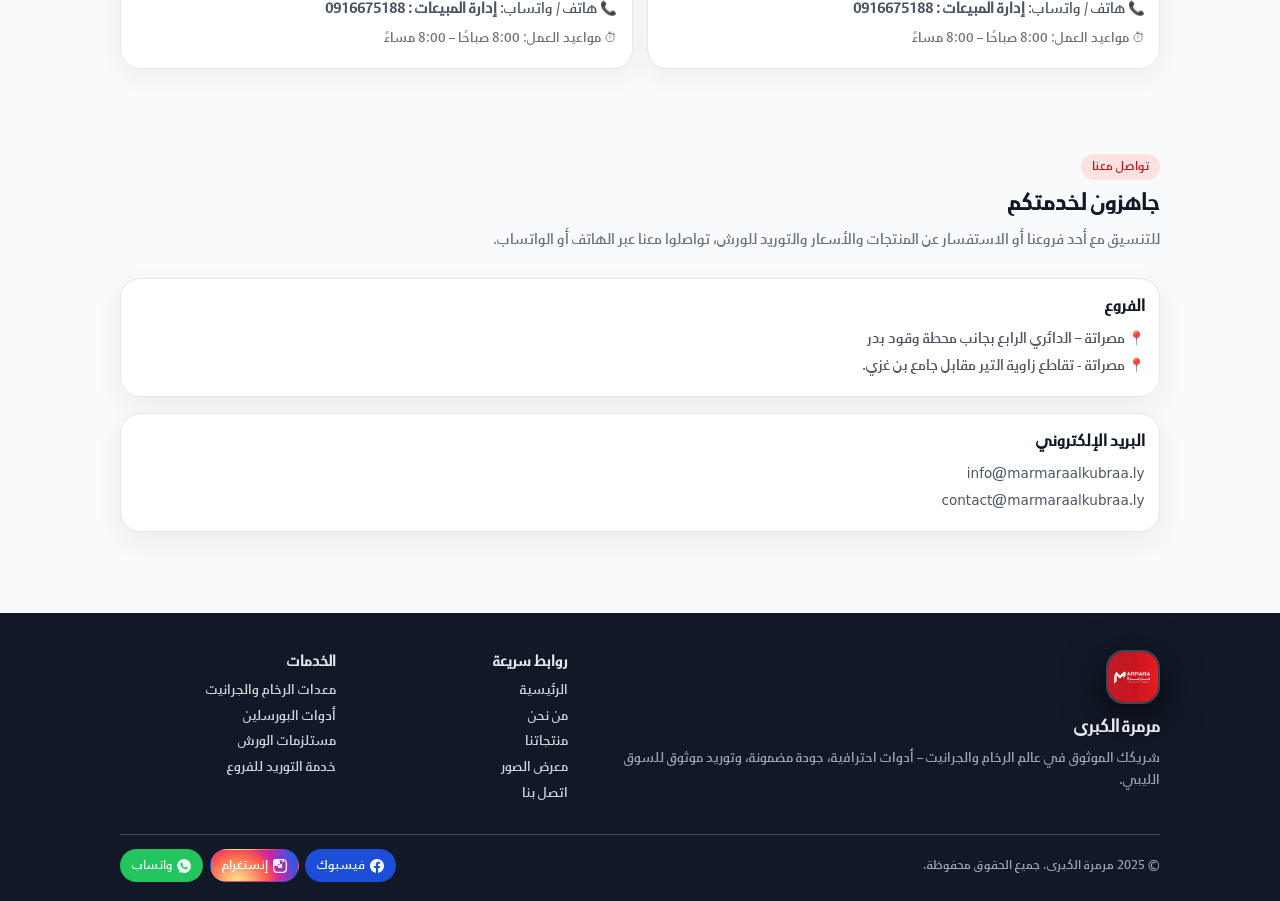
==== commit 1c73daed: "Add files via upload" ====
--- a/index.html
+++ b/index.html
@@ -770,11 +770,10 @@
 
     /* SLIDER "معرض الأدوات" */
     .tools-slider-card {
-      background: #0f172a;
+      background: transparent;
       border-radius: var(--radius-xl);
-      padding: 1.2rem;
+      padding: 0;
       color: #f9fafb;
-      box-shadow: var(--shadow-strong);
       position: relative;
       overflow: hidden;
     }
@@ -786,21 +785,35 @@
       scroll-snap-type: x mandatory;
       margin-right: -0.5rem;
       padding-right: 0.5rem;
+      scrollbar-width: none;
+      -ms-overflow-style: none;
+      scroll-behavior: smooth;
+    }
+
+    .tools-main::-webkit-scrollbar {
+      display: none;
     }
 
     .tools-slide {
-      flex: 0 0 85%;
+      flex: 0 0 auto;
       border-radius: 18px;
       overflow: hidden;
       scroll-snap-align: center;
       position: relative;
-      border: 1px solid rgba(248, 250, 252, 0.12);
+      border: 1px solid rgba(220, 38, 38, 0.1);
     }
 
     .tools-slide img {
-      width: 100%;
-      height: 450px;
+      width: auto;
+      max-width: 100vw;
+      height: 250px;
       object-fit: cover;
+    }
+
+    @media (min-width: 768px) {
+      .tools-slide img {
+        height: 500px;
+      }
     }
 
     /* FILTER GALLERY */
@@ -1985,7 +1998,7 @@
                   <div class="product-card-title">فرز عادي</div>
                   <div class="product-card-desc">
                     مقاسات:
-                    <div style="margin-top:2px;">• 12mm  </div>
+                    <div style="margin-top:2px;">• 12mm </div>
                     <div style="margin-top:2px;">• 22mm</div>
                     <div style="margin-top:2px;">• 32mm</div>
                   </div>
@@ -2108,9 +2121,7 @@
               </div>
             </div>
           </div>
-          <div class="product-category-footer">
-            <a href="#contact" class="btn btn-outline">اطلب كتالوج كامل PDF</a>
-          </div>
+
         </article>
 
         <!-- STATS ROW -->
@@ -2146,7 +2157,19 @@
           </p>
         </div>
 
-        <div class="tools-slider-card">
+        <div class="tools-slider-card slider-container">
+          <button class="slider-arrow prev" aria-label="السابق">
+            <svg width="20" height="20" viewBox="0 0 24 24" fill="none" stroke="currentColor" stroke-width="2.5"
+              stroke-linecap="round" stroke-linejoin="round">
+              <path d="M9 18l6-6-6-6" />
+            </svg>
+          </button>
+          <button class="slider-arrow next" aria-label="التالي">
+            <svg width="20" height="20" viewBox="0 0 24 24" fill="none" stroke="currentColor" stroke-width="2.5"
+              stroke-linecap="round" stroke-linejoin="round">
+              <path d="M15 18l-6-6 6-6" />
+            </svg>
+          </button>
           <div class="tools-main">
             <div class="tools-slide">
               <img src="./img/IMG_3151.JPG" alt="عرض منتجات مرمرة" loading="lazy" decoding="async" />
@@ -2199,53 +2222,7 @@
     </section>
 
     <!-- FILTER GALLERY -->
-    <section id="gallery" class="section">
-      <div class="container">
-        <div class="section-header">
-          <div class="pill-eyebrow">معرض الصور</div>
-          <h2 class="section-title">استكشف منتجاتنا بالتفصيل</h2>
-          <p class="section-description">
-            اختر نوع الأداة وشاهد مجموعة من الصور الحقيقية للمنتجات.
-          </p>
-        </div>
-
-        <div class="filter-bar">
-          <button class="filter-btn active" data-filter="all">الكل</button>
-          <button class="filter-btn" data-filter="machine">ماكينة</button>
-          <button class="filter-btn" data-filter="grind">جلخ</button>
-          <button class="filter-btn" data-filter="porcelain">بورسلين</button>
-          <button class="filter-btn" data-filter="drill">ثقب</button>
-          <button class="filter-btn" data-filter="misc">أخرى</button>
-        </div>
-
-        <div class="gallery-grid" id="gallery-grid">
-          <div class="gallery-item" data-category="machine" data-label="أدوات قطع ماكينة">
-            <img src="./img/7.JPG" alt="ماكينة" loading="lazy" decoding="async" />
-          </div>
-          <div class="gallery-item" data-category="machine" data-label="شفرات ماكينة">
-            <img src="./img/30.JPG" alt="ماكينة" loading="lazy" decoding="async" />
-          </div>
-          <div class="gallery-item" data-category="grind" data-label="أقراص جلخ">
-            <img src="./img/8.JPG" alt="جلخ" loading="lazy" decoding="async" />
-          </div>
-          <div class="gallery-item" data-category="grind" data-label="أحجار جلخ">
-            <img src="./img/24.JPG" alt="جلخ" loading="lazy" decoding="async" />
-          </div>
-          <div class="gallery-item" data-category="porcelain" data-label="أقراص بورسلين">
-            <img src="./img/10.JPG" alt="بورسلين" loading="lazy" decoding="async" />
-          </div>
-          <div class="gallery-item" data-category="porcelain" data-label="أدوات بورسلين">
-            <img src="./img/22.JPG" alt="بورسلين" loading="lazy" decoding="async" />
-          </div>
-          <div class="gallery-item" data-category="drill" data-label="مثاقب حجر">
-            <img src="./img/14.JPG" alt="ثقب" loading="lazy" decoding="async" />
-          </div>
-          <div class="gallery-item" data-category="misc" data-label="أدوات مساعدة">
-            <img src="./img/18.JPG" alt="مستلزمات" loading="lazy" decoding="async" />
-          </div>
-        </div>
-      </div>
-    </section>
+
 
     <!-- BRANCHES -->
     <section id="map" class="section">
@@ -2302,12 +2279,7 @@
         </div>
 
         <div class="contact-grid">
-          <div class="contact-card">
-            <h4>أرقام التواصل</h4>
-            <p>📞 هاتف: <strong>0916675188</strong></p>
-            <p>📞 هاتف: <strong>0917258337</strong></p>
-            <p>💬 واتساب متاح على الرقمين</p>
-          </div>
+
 
           <div class="contact-card">
             <h4>الفروع</h4>
@@ -2511,13 +2483,13 @@
       const nextBtn = container.querySelector(".slider-arrow.next");
 
       if (prevBtn && nextBtn) {
-        const scrollAmount = 280; // Approximate card width + gap
-
         prevBtn.addEventListener("click", () => {
+          const scrollAmount = slider.offsetWidth * 0.8;
           slider.scrollBy({ left: scrollAmount, behavior: "smooth" });
         });
 
         nextBtn.addEventListener("click", () => {
+          const scrollAmount = slider.offsetWidth * 0.8;
           slider.scrollBy({ left: -scrollAmount, behavior: "smooth" });
         });
       }
@@ -2529,6 +2501,7 @@
     initSlider(".porcelain-slider");
     initSlider(".milling-slider");
     initSlider(".misc-slider");
+    initSlider(".tools-main");
   </script>
 </body>
 
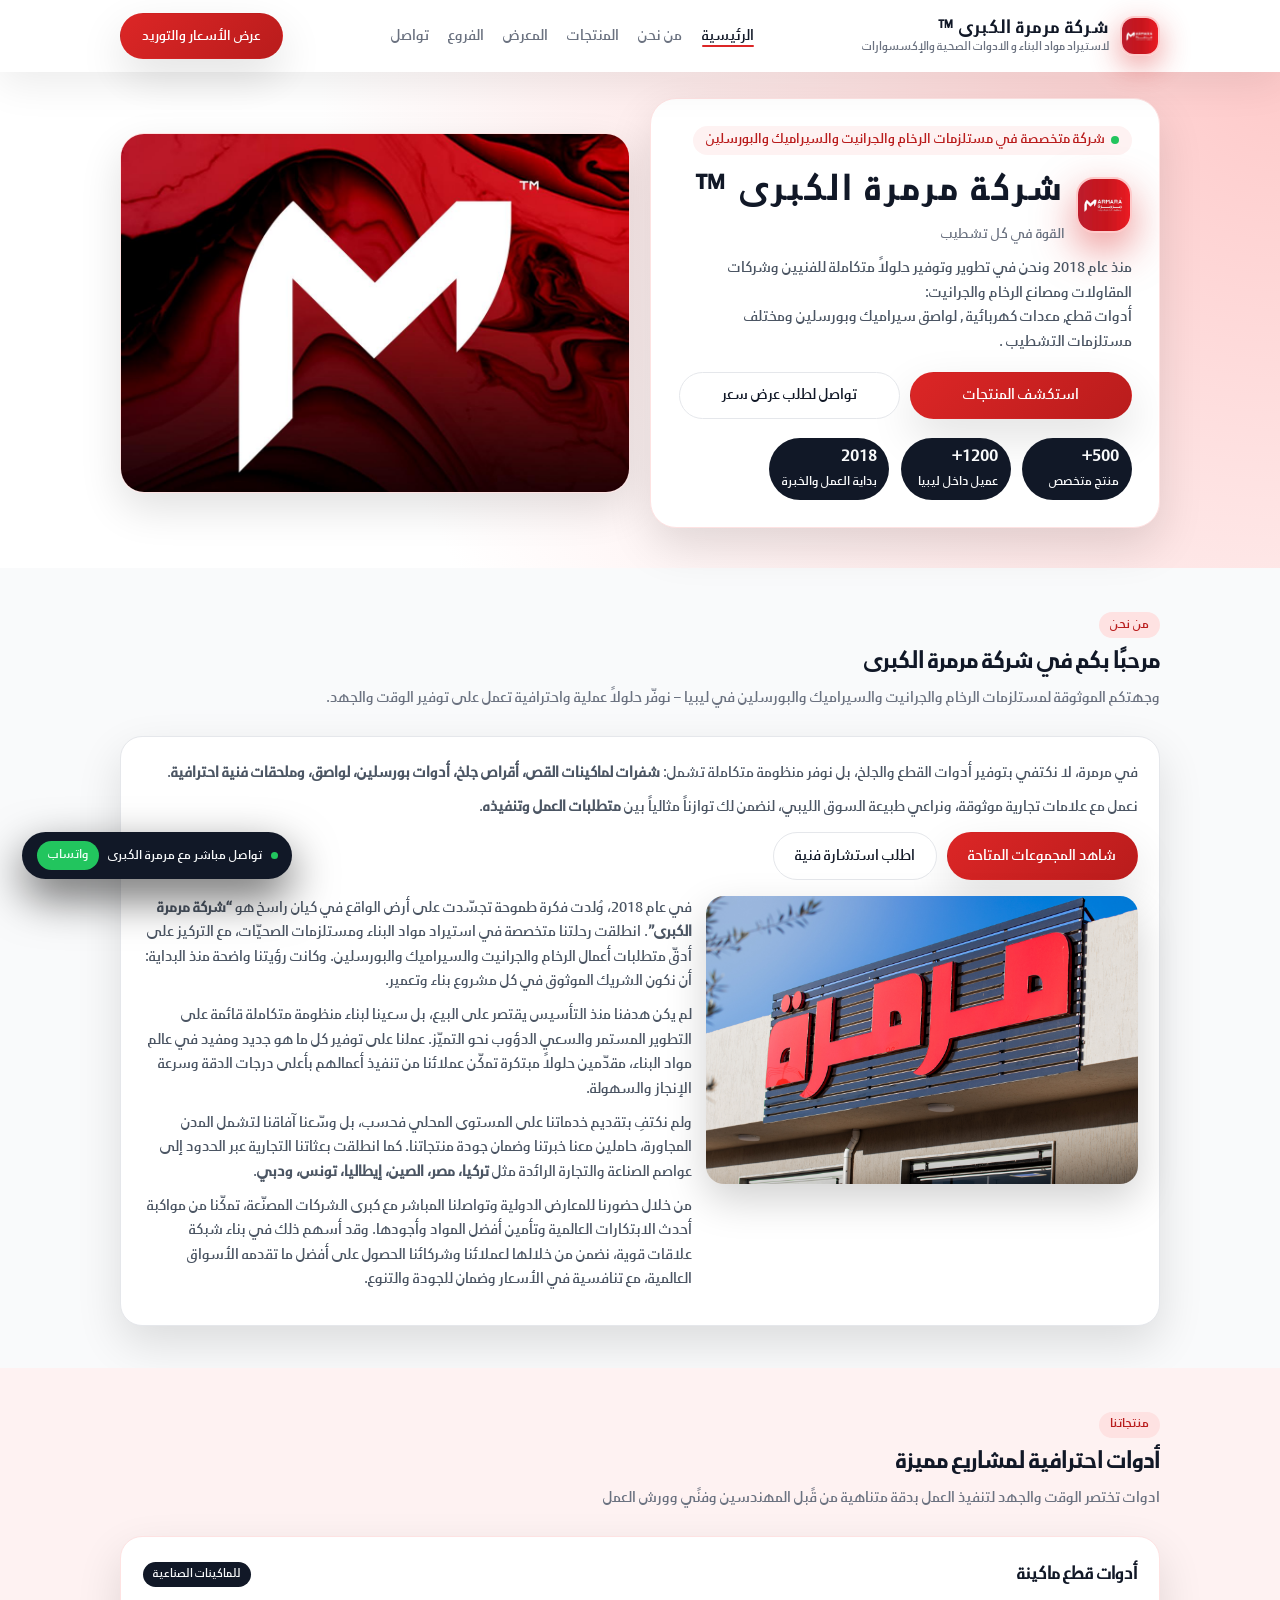
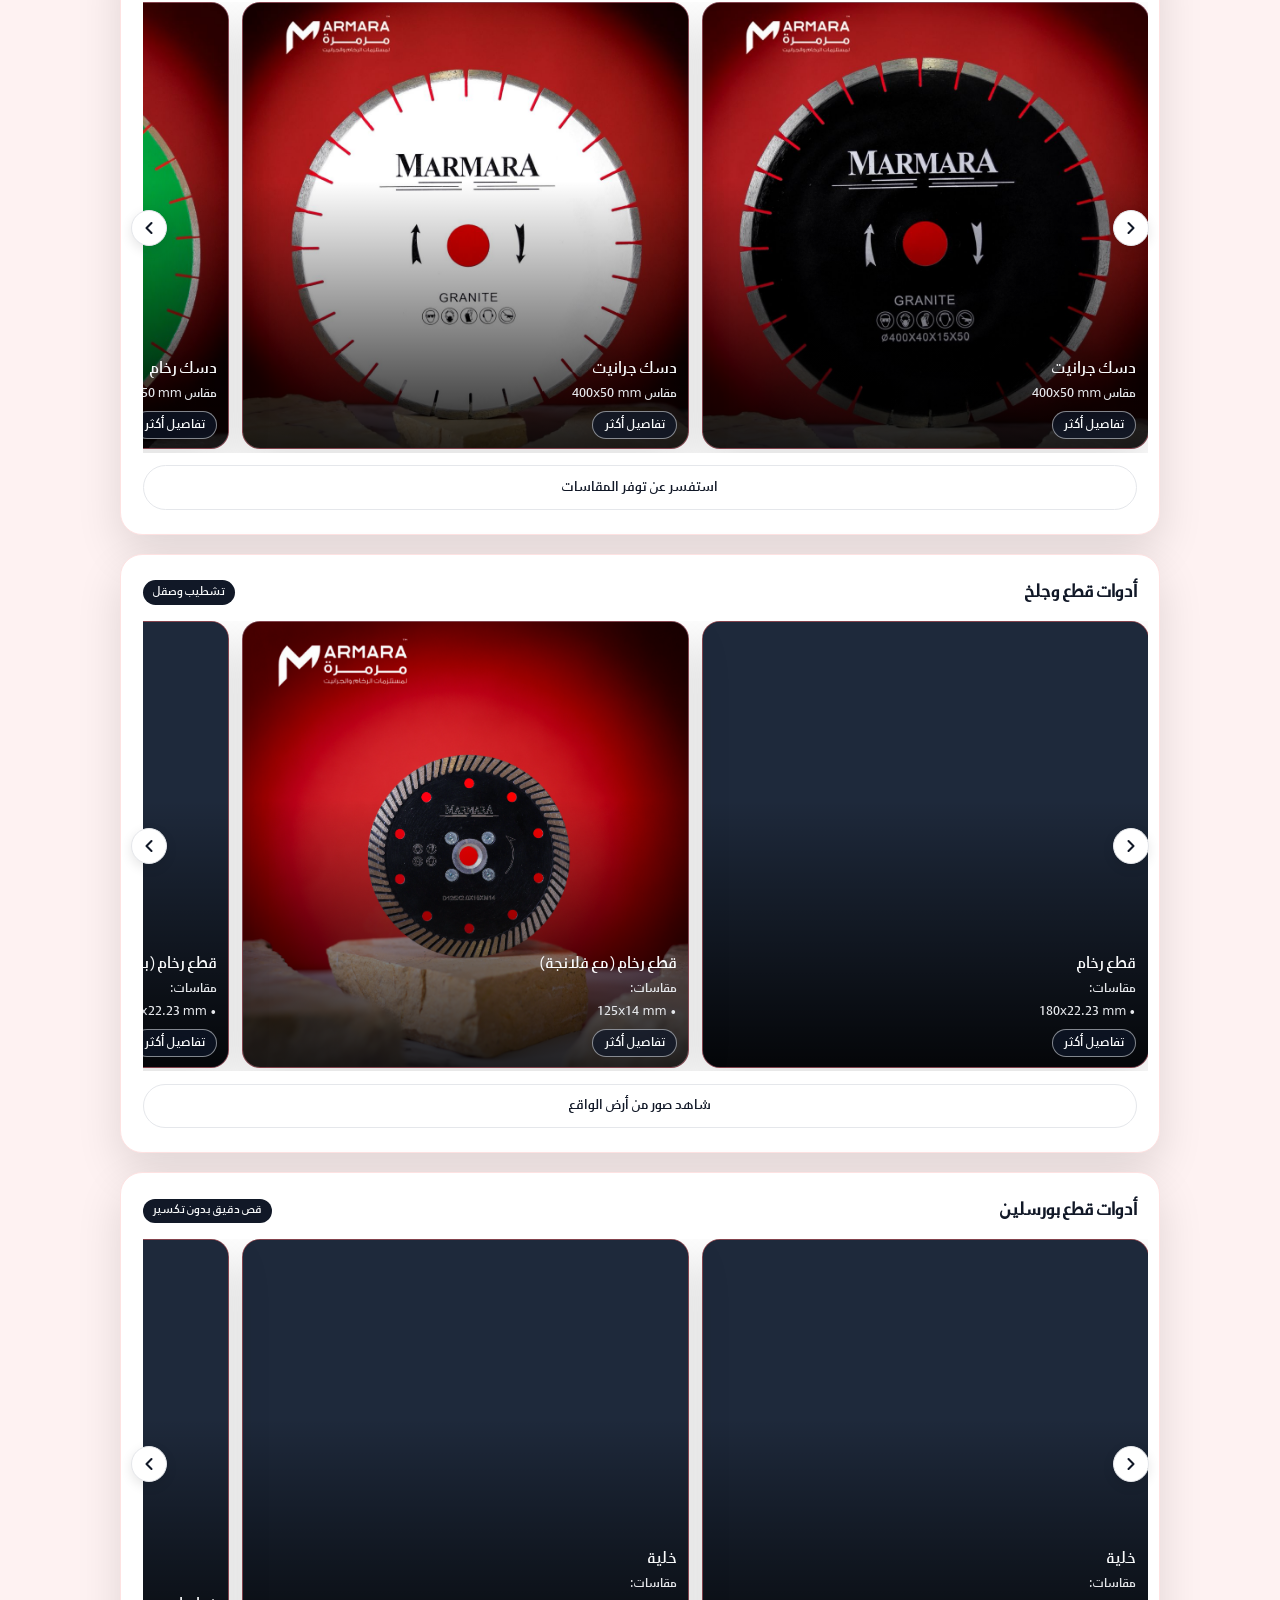
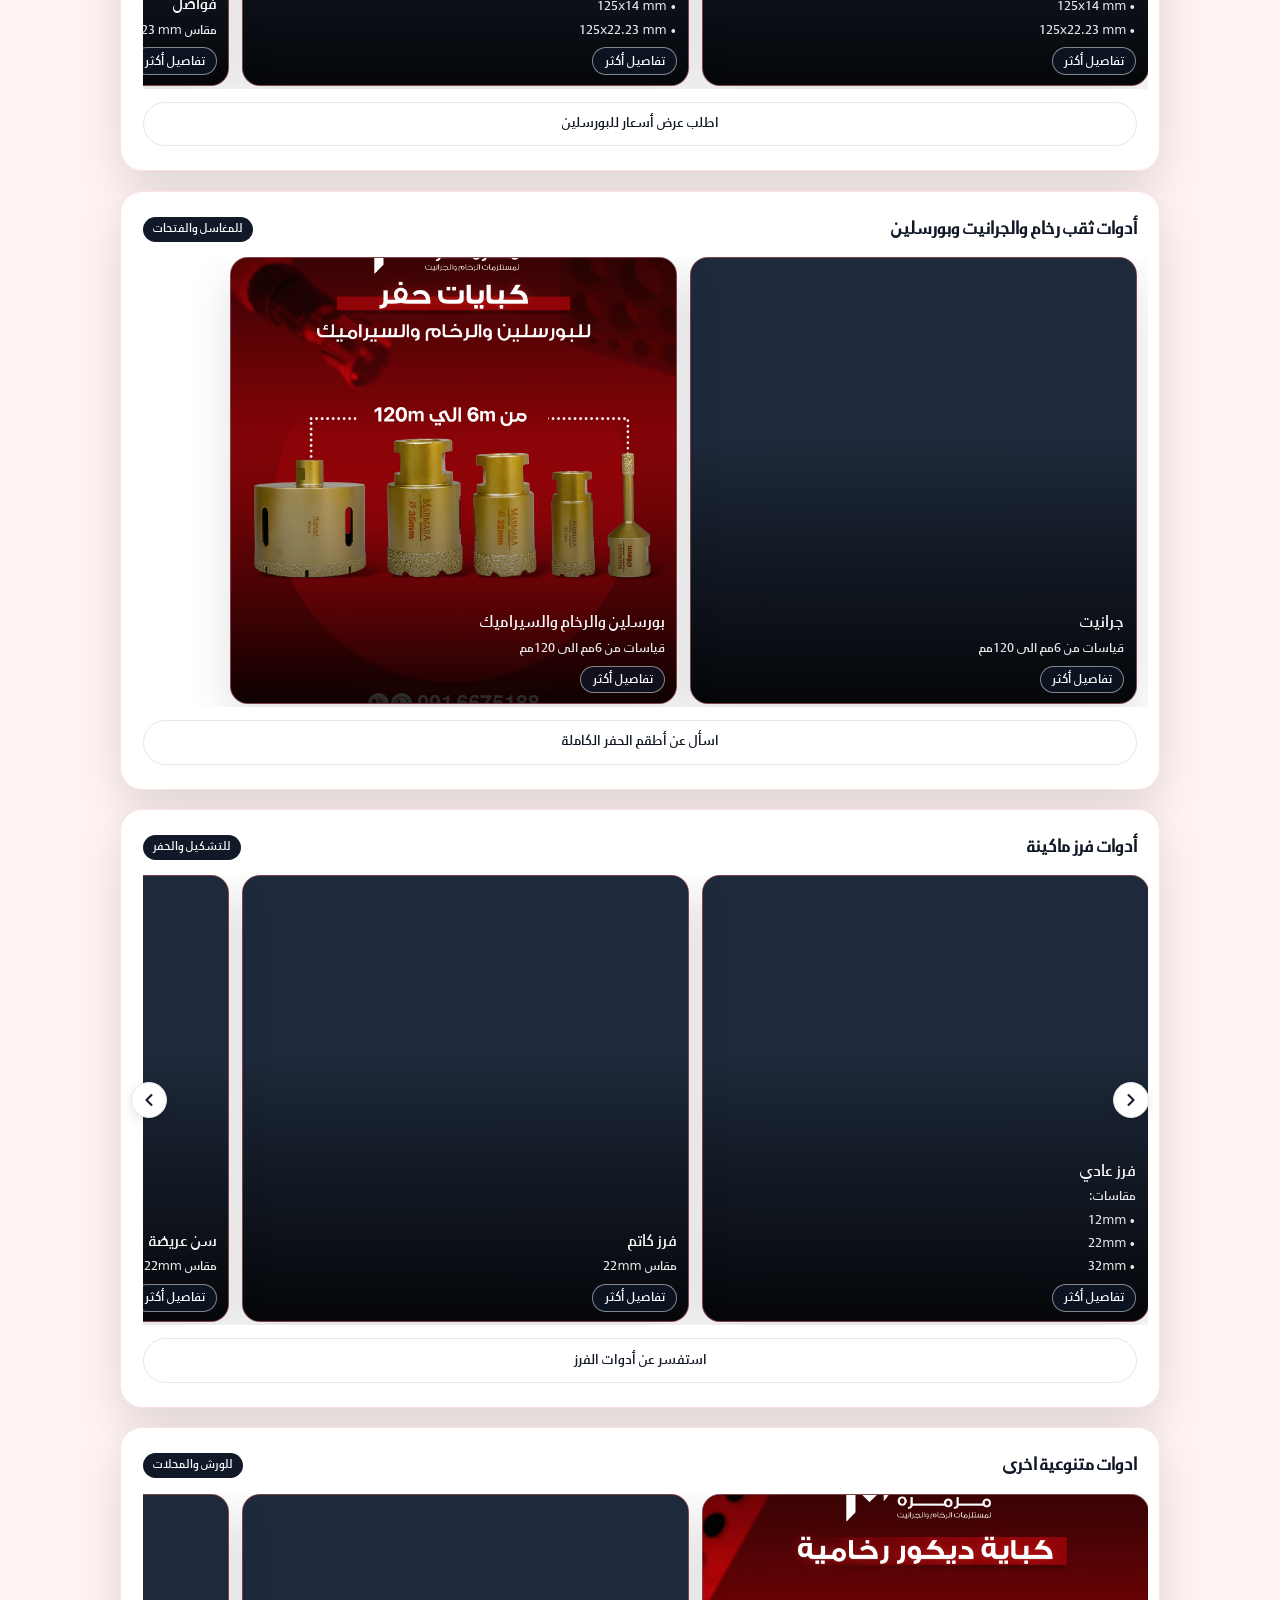
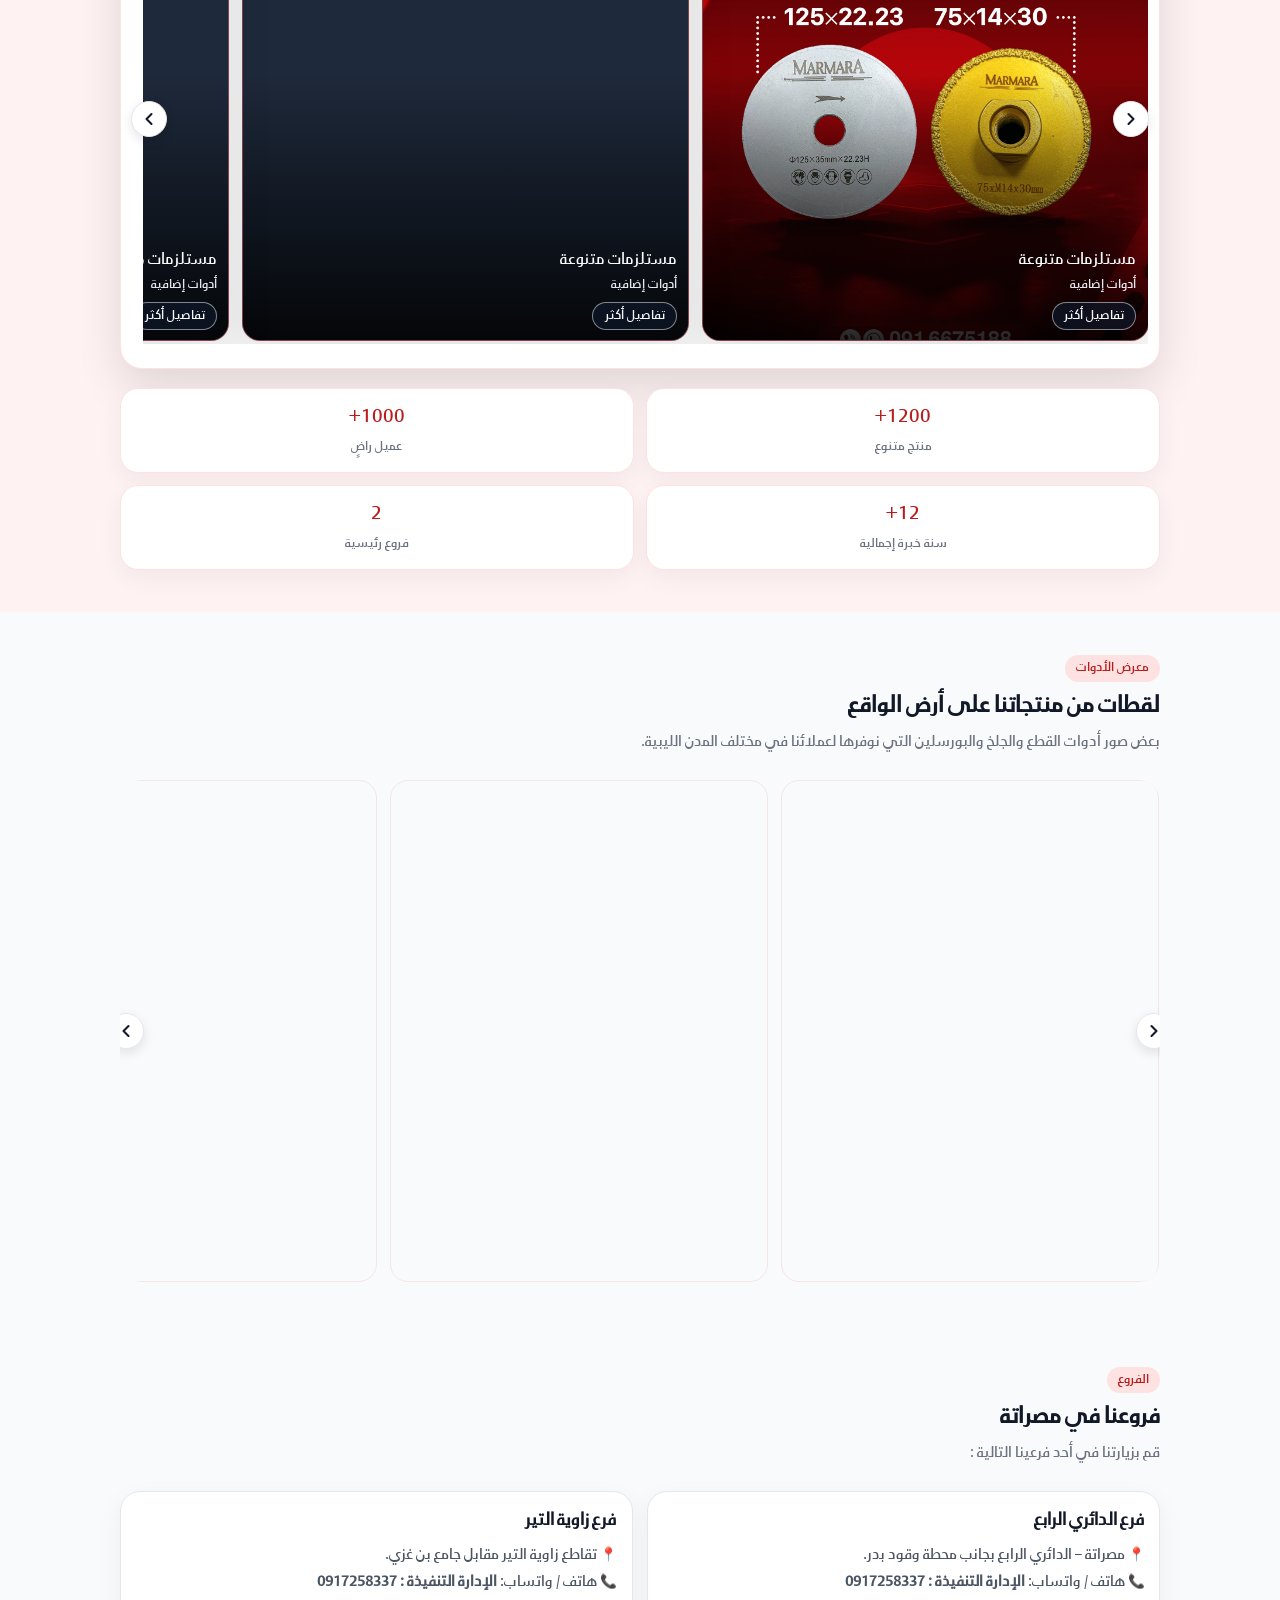
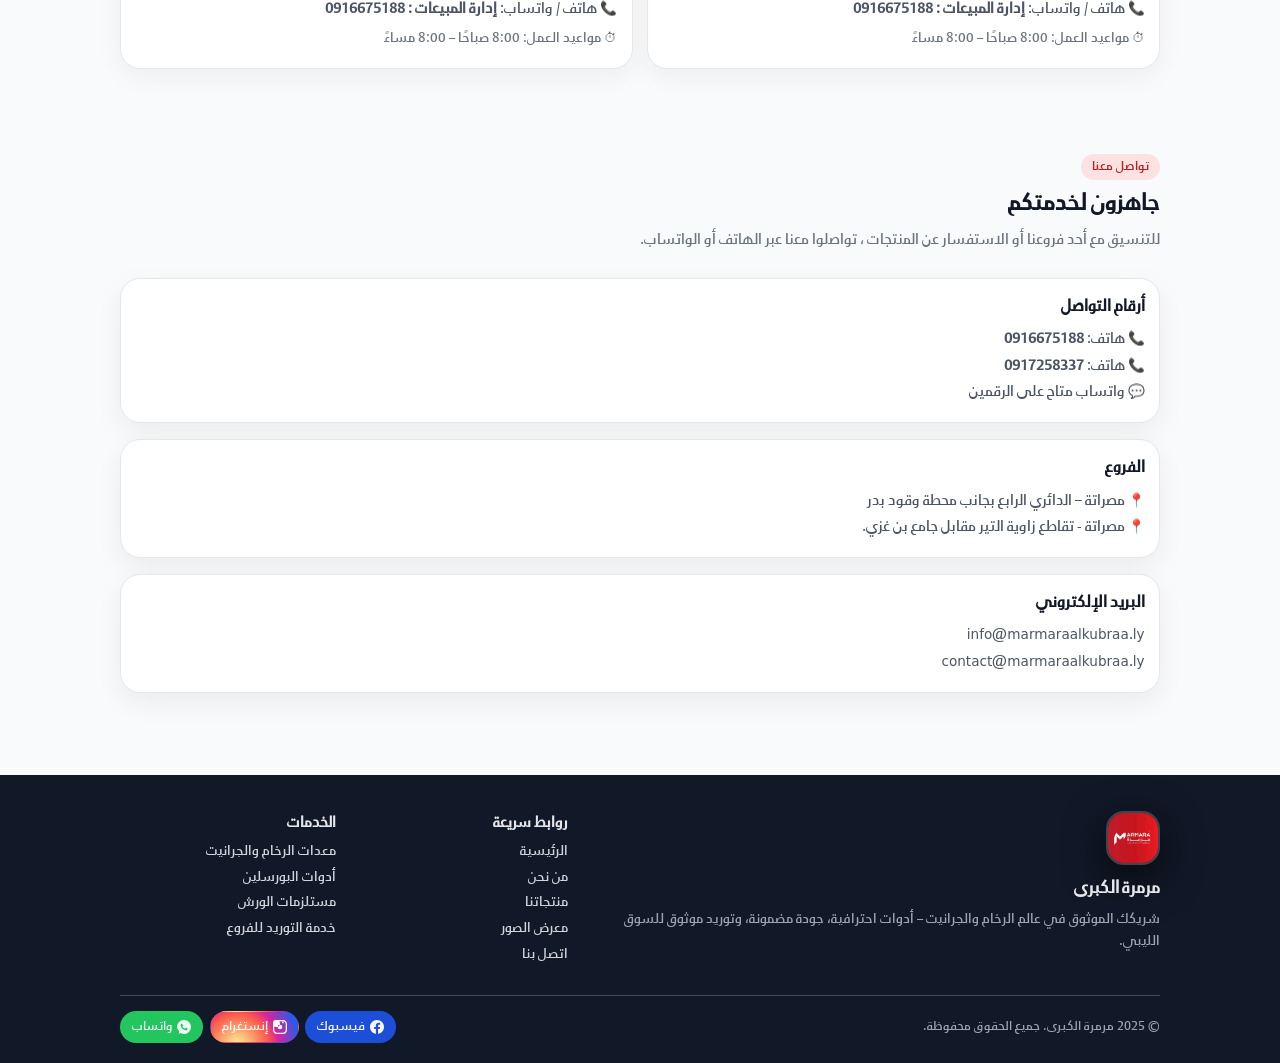
==== commit 32e3239a: "Add files via upload" ====
--- a/index.html
+++ b/index.html
@@ -2241,7 +2241,7 @@
             <h3>فرع الدائري الرابع</h3>
             <div class="branch-details">
               <p>📍 مصراتة – الدائري الرابع بجانب محطة وقود بدر.</p>
-              <p>📞 هاتف / واتساب: <strong>الادارة التنفيذة : 0917258337</strong></p>
+              <p>📞 هاتف / واتساب: <strong>الإدارة التنفيذة : 0917258337</strong></p>
               <p>📞 هاتف / واتساب: <strong>إدارة المبيعات : 0916675188</strong></p>
               <div class="branch-hours">
                 <span>⏱ مواعيد العمل:</span>
@@ -2255,7 +2255,7 @@
             <h3>فرع زاوية التير</h3>
             <div class="branch-details">
               <p>📍 تقاطع زاوية التير مقابل جامع بن غزي.</p>
-              <p>📞 هاتف / واتساب: <strong>الادارة التنفيذة : 0917258337</strong></p>
+              <p>📞 هاتف / واتساب: <strong>الإدارة التنفيذة : 0917258337</strong></p>
               <p>📞 هاتف / واتساب: <strong>إدارة المبيعات : 0916675188</strong></p>
               <div class="branch-hours">
                 <span>⏱ مواعيد العمل:</span>
@@ -2274,12 +2274,18 @@
           <div class="pill-eyebrow">تواصل معنا</div>
           <h2 class="section-title">جاهزون لخدمتكم</h2>
           <p class="section-description">
-            للتنسيق مع أحد فروعنا أو الاستفسار عن المنتجات والأسعار والتوريد للورش، تواصلوا معنا عبر الهاتف أو الواتساب.
+            للتنسيق مع أحد فروعنا أو الاستفسار عن المنتجات ، تواصلوا معنا عبر الهاتف أو الواتساب.
           </p>
         </div>
 
         <div class="contact-grid">
 
+          <div class="contact-card">
+            <h4>أرقام التواصل</h4>
+            <p>📞 هاتف: <strong>0916675188</strong></p>
+            <p>📞 هاتف: <strong>0917258337</strong></p>
+            <p>💬 واتساب متاح على الرقمين</p>
+          </div>
 
           <div class="contact-card">
             <h4>الفروع</h4>
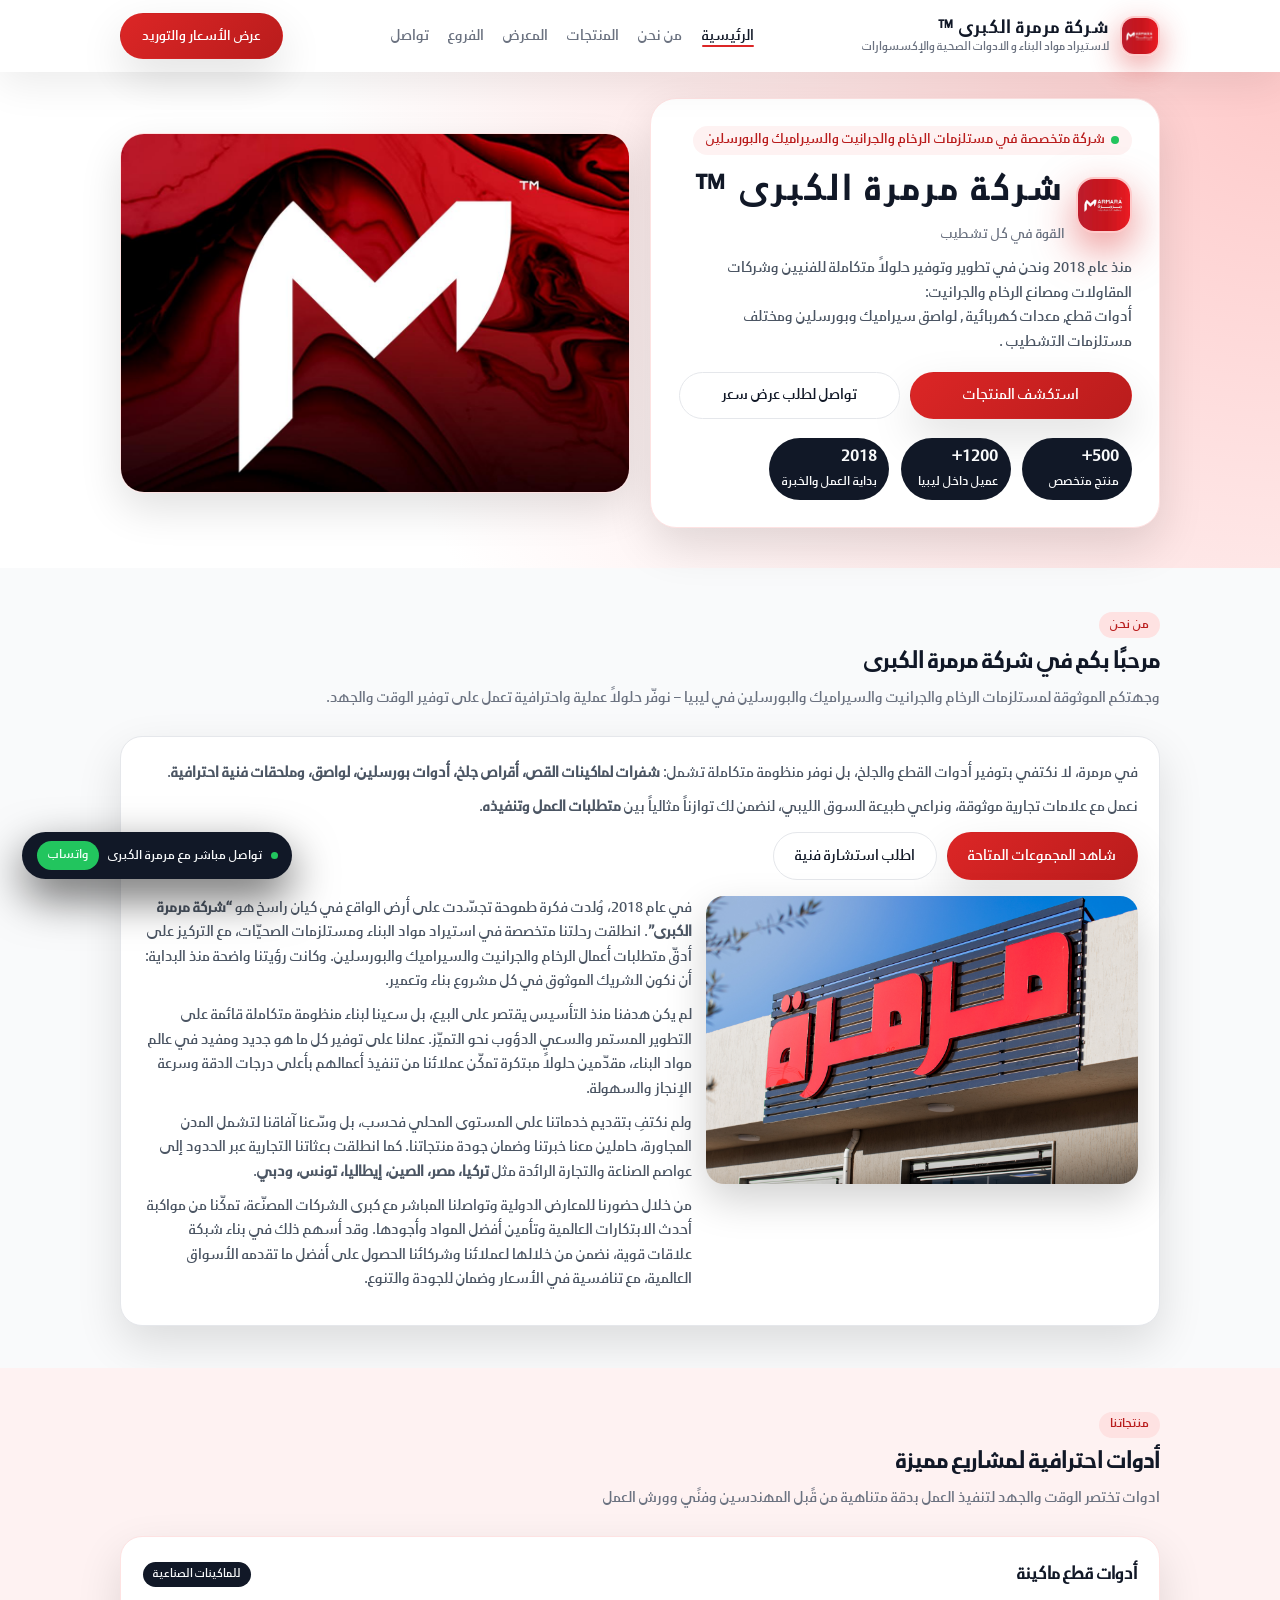
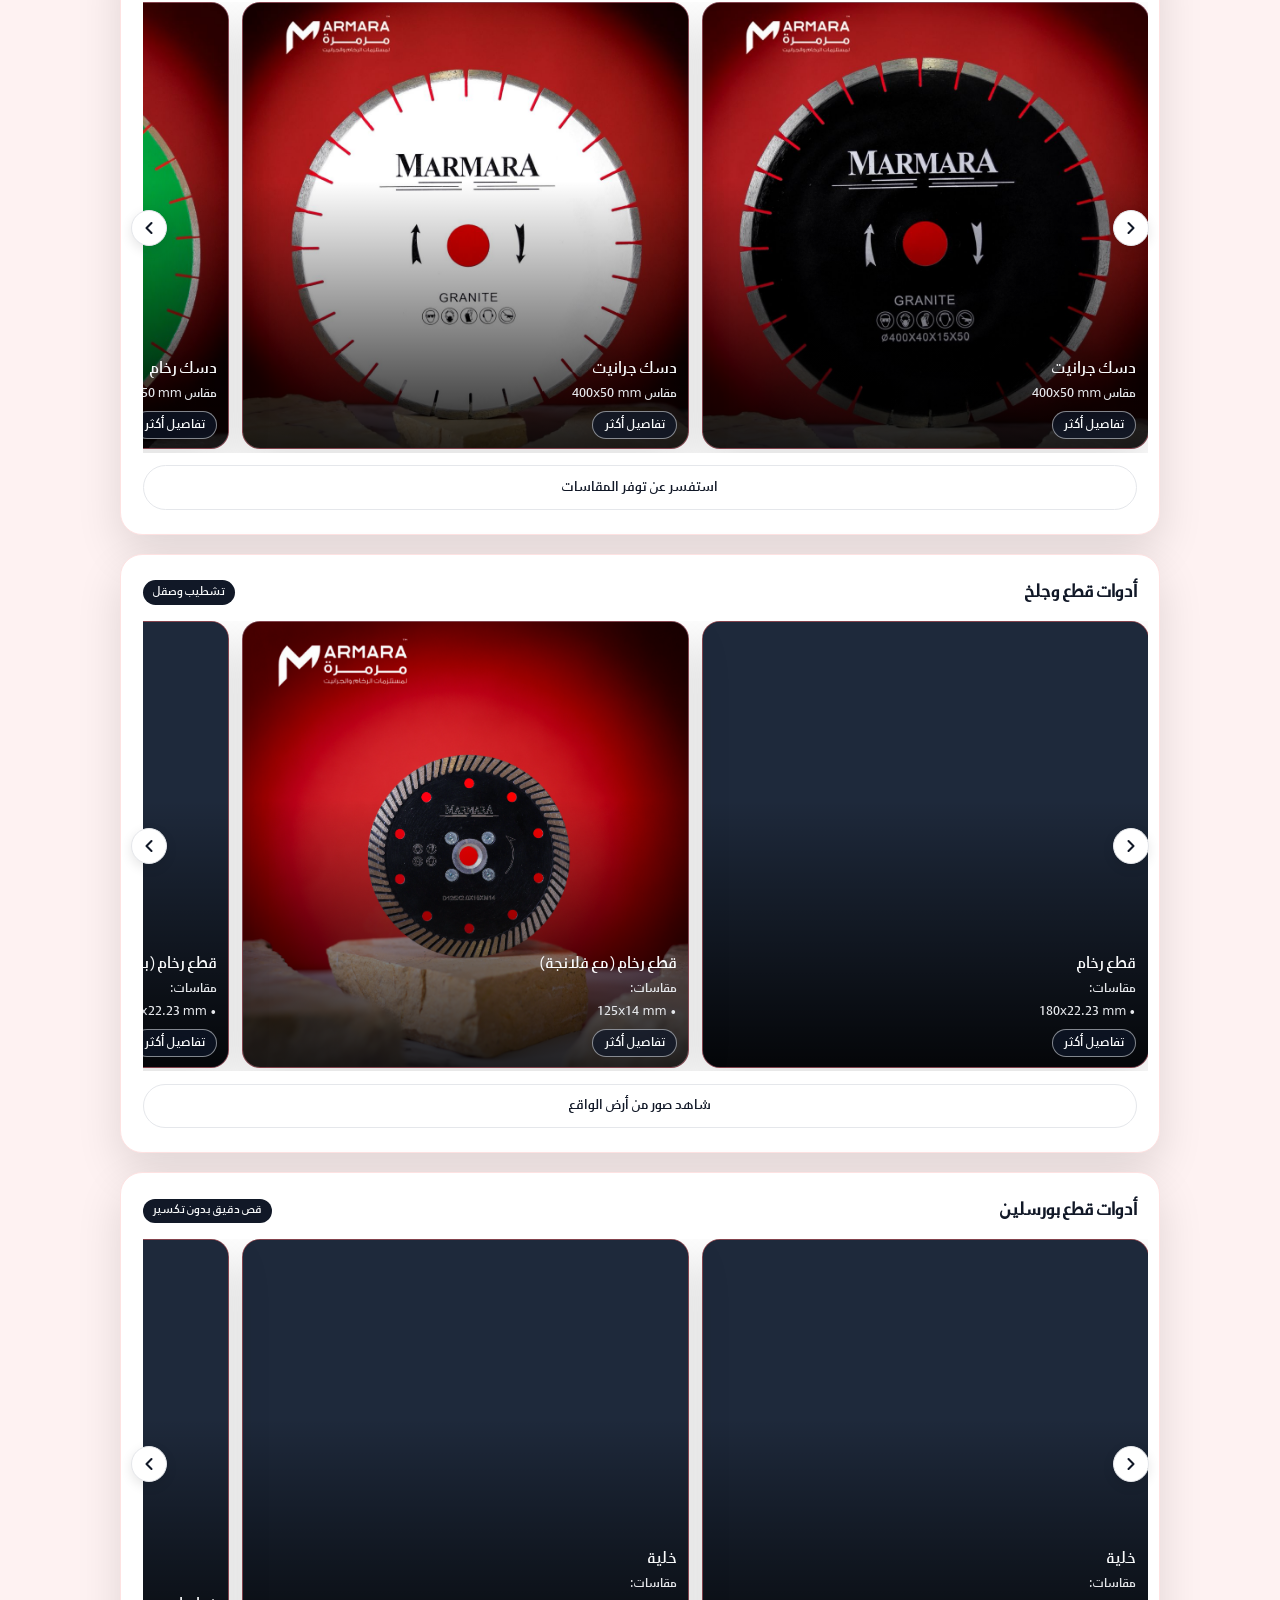
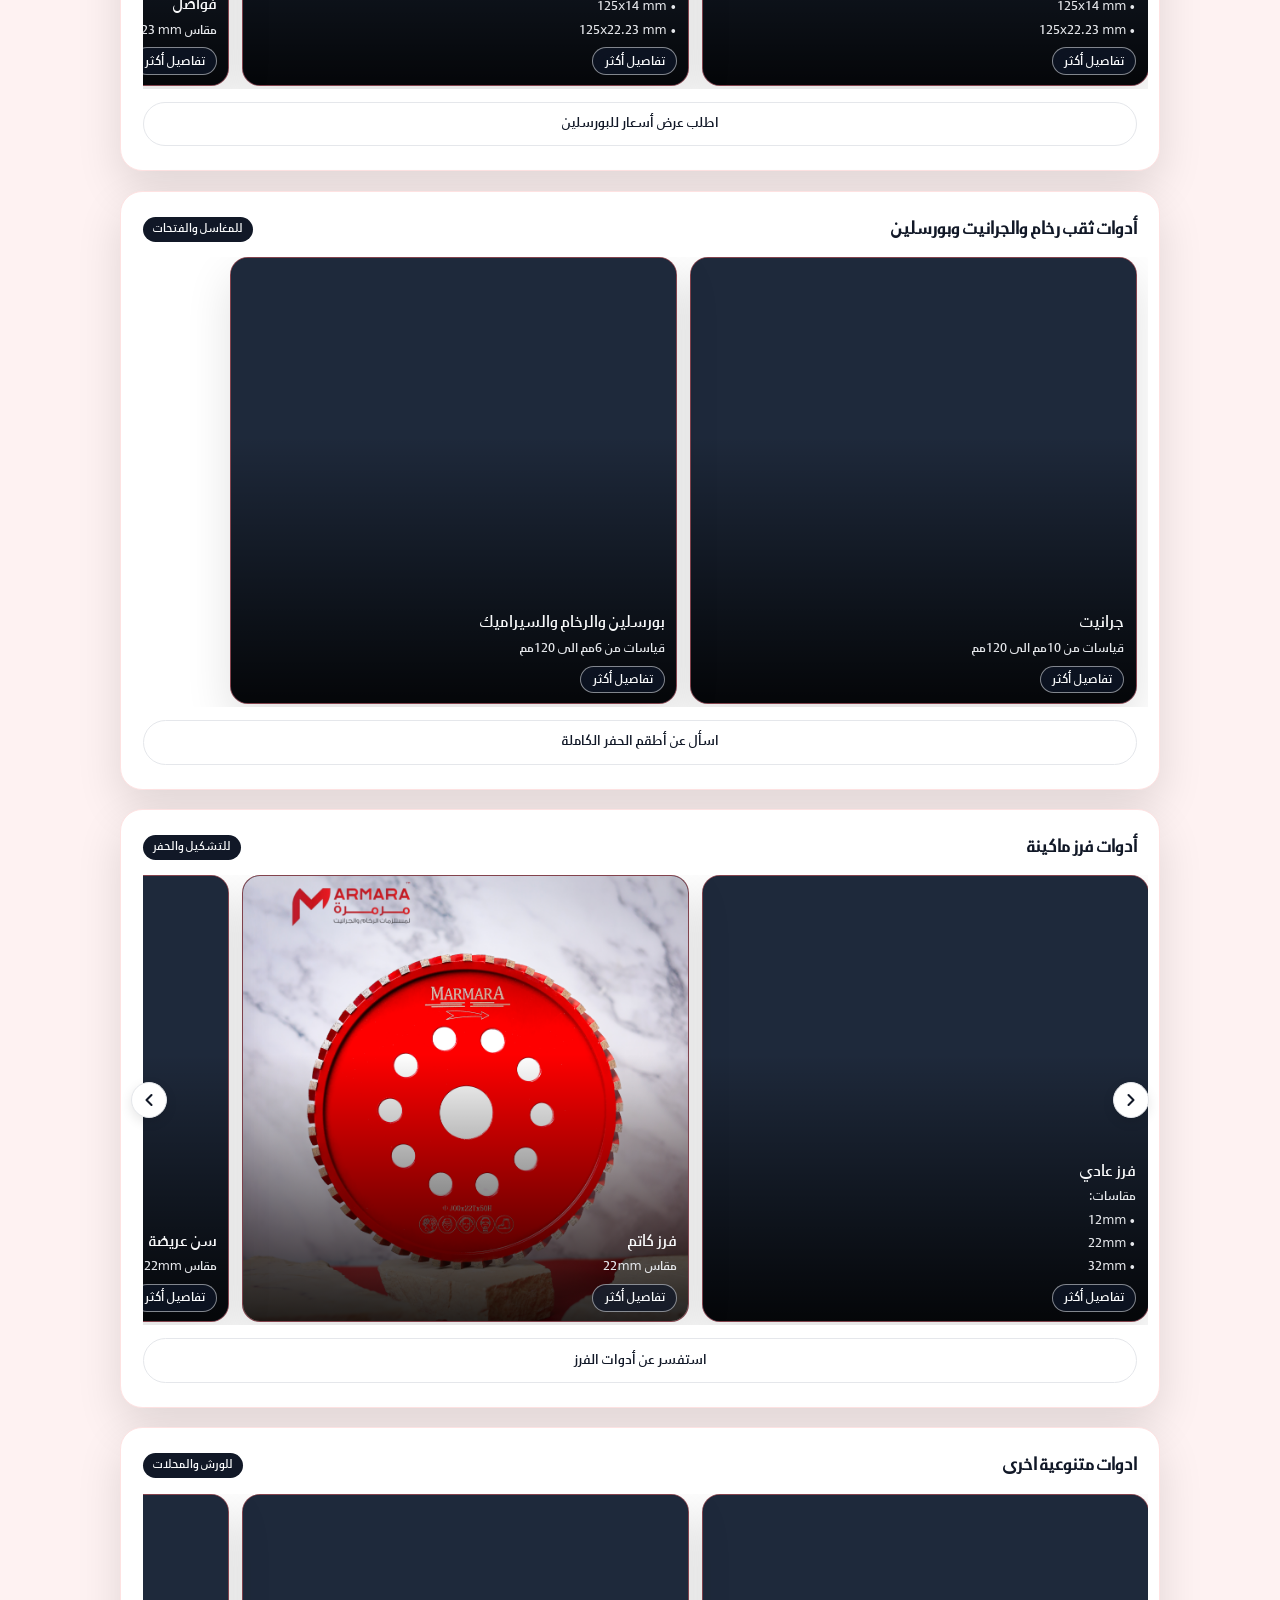
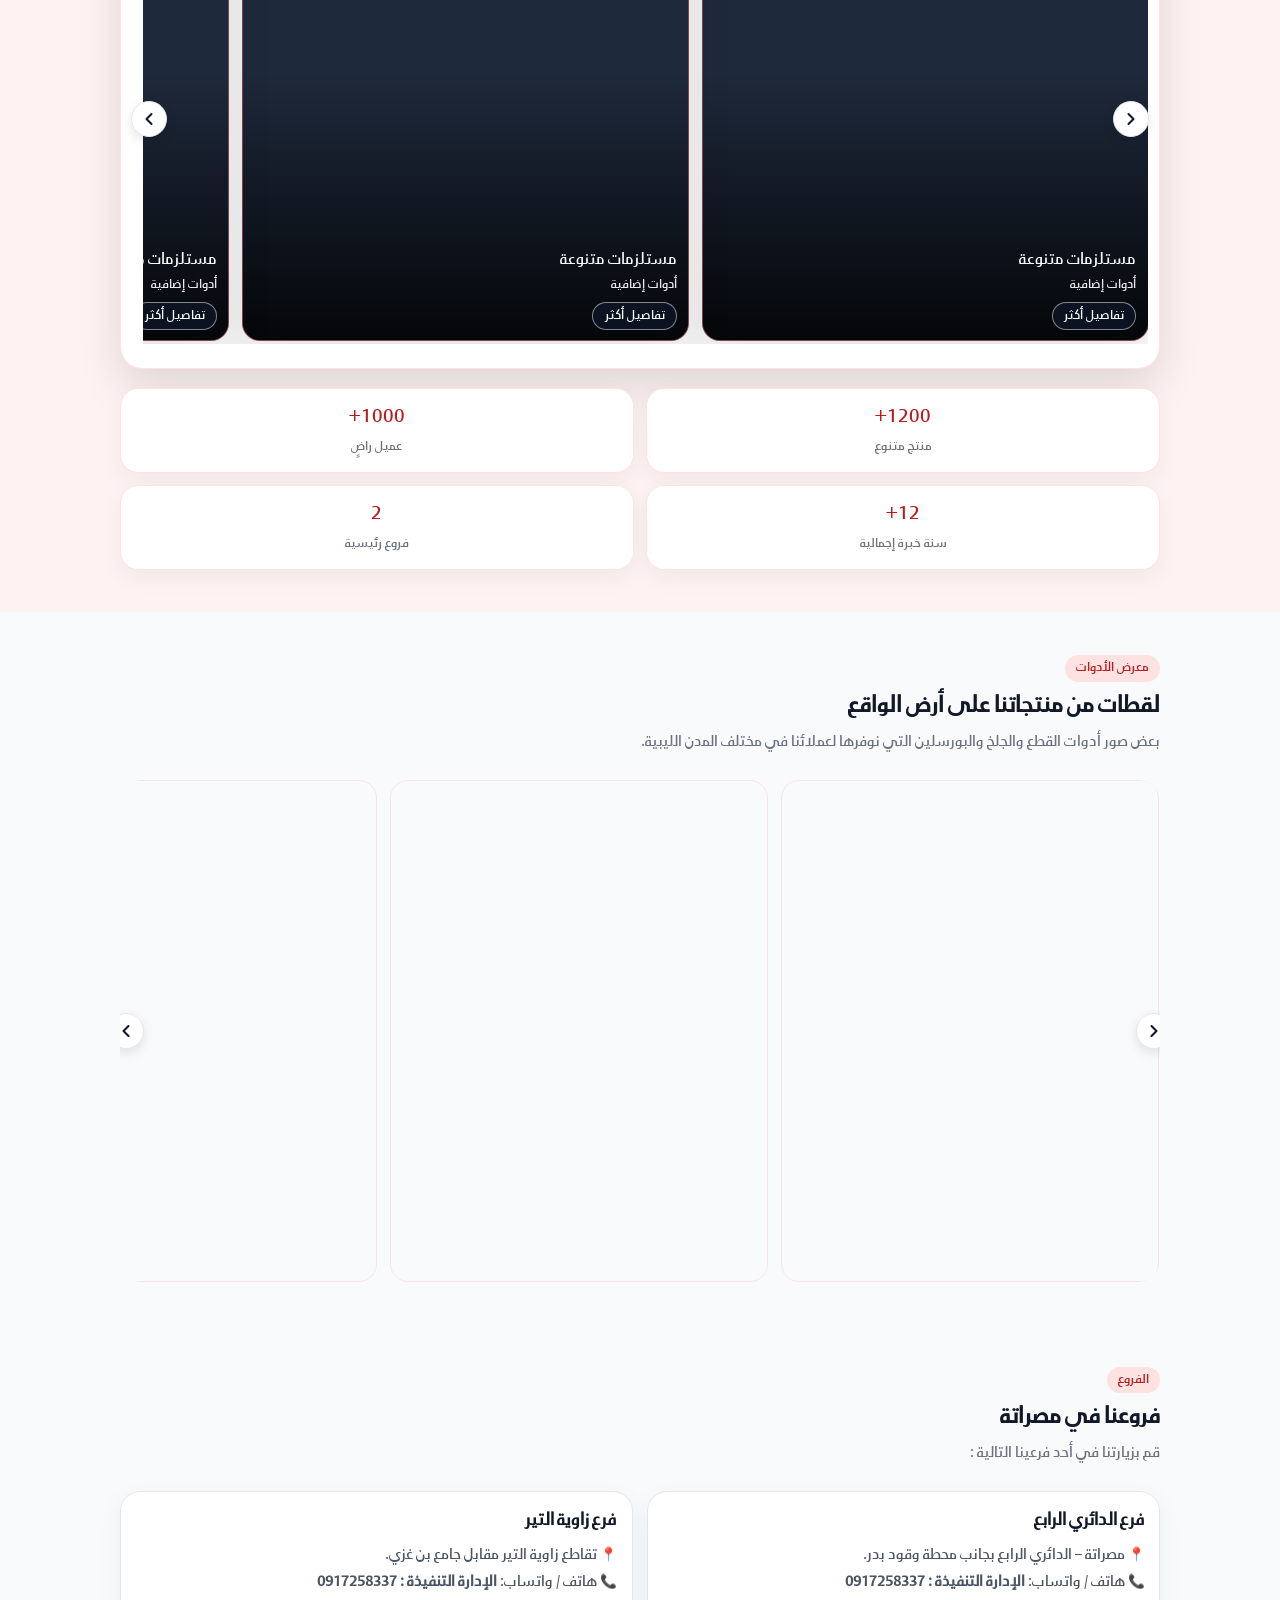
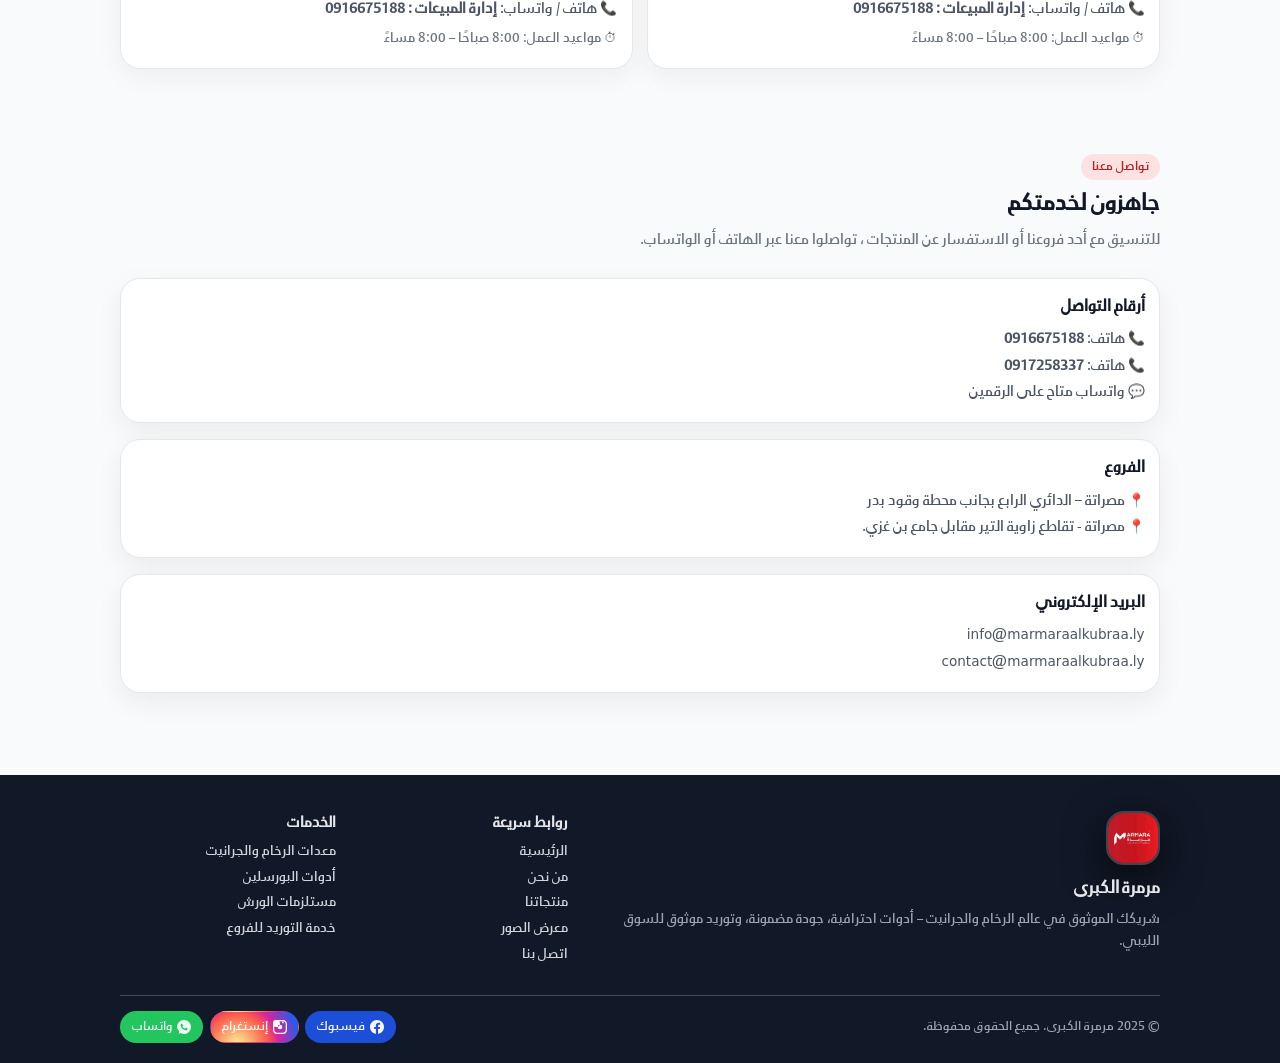
==== commit 90f7503c: "Update index.html" ====
--- a/index.html
+++ b/index.html
@@ -1672,20 +1672,6 @@
                   <img src="./img/213.jpeg" alt="حلية رخام (بدون فلانجة)" loading="lazy" decoding="async" />
                 </div>
                 <div class="product-card-body">
-                  <div class="product-card-title">حلية رخام (مع فلانجة)</div>
-                  <div class="product-card-desc">
-                    مقاسات:
-                    <div style="margin-top:2px;">• 180x22.23 mm</div>
-                    <div style="margin-top:2px;">• 230x22.23 mm</div>
-                  </div>
-                  <span class="product-card-cta">تفاصيل أكثر</span>
-                </div>
-              </div>
-              <div class="product-card">
-                <div class="product-card-image">
-                  <img src="./img/218.jpeg" alt="حلية رخام (بدون فلانجة)" loading="lazy" decoding="async" />
-                </div>
-                <div class="product-card-body">
                   <div class="product-card-title">حلية رخام (بدون فلانجة)</div>
                   <div class="product-card-desc">
                     مقاسات:
@@ -1697,6 +1683,20 @@
               </div>
               <div class="product-card">
                 <div class="product-card-image">
+                  <img src="./img/218.jpeg" alt="حلية رخام (بدون فلانجة)" loading="lazy" decoding="async" />
+                </div>
+                <div class="product-card-body">
+                  <div class="product-card-title">حلية رخام (بدون فلانجة)</div>
+                  <div class="product-card-desc">
+                    مقاسات:
+                    <div style="margin-top:2px;">• 180x22.23 mm</div>
+                    <div style="margin-top:2px;">• 230x22.23 mm</div>
+                  </div>
+                  <span class="product-card-cta">تفاصيل أكثر</span>
+                </div>
+              </div>
+              <div class="product-card">
+                <div class="product-card-image">
                   <img src="./img/200.jpeg" alt="دسك قطع جرانيت (ذهبي)" loading="lazy" decoding="async" />
                 </div>
                 <div class="product-card-body">
@@ -1744,7 +1744,6 @@
                   <div class="product-card-desc">
                     مقاسات:
                     <div style="margin-top:2px;">• 180x14 mm</div>
-                    <div style="margin-top:2px;">• 180x22.23 mm</div>
                     <div style="margin-top:2px;">• 125x14 mm</div>
                   </div>
                   <span class="product-card-cta">تفاصيل أكثر</span>
@@ -1760,9 +1759,9 @@
                   <div class="product-card-title">حلية جرانيت</div>
                   <div class="product-card-desc">
                     مقاسات:
-                    <div style="margin-top:2px;">• 180x14 mm</div>
+                    
                     <div style="margin-top:2px;">• 180x22.23 mm</div>
-                    <div style="margin-top:2px;">• 125x14 mm</div>
+                   
                   </div>
                   <span class="product-card-cta">تفاصيل أكثر</span>
                 </div>
@@ -1777,9 +1776,9 @@
                   <div class="product-card-title">حلية جرانيت</div>
                   <div class="product-card-desc">
                     مقاسات:
-                    <div style="margin-top:2px;">• 180x14 mm</div>
+                    
                     <div style="margin-top:2px;">• 180x22.23 mm</div>
-                    <div style="margin-top:2px;">• 125x14 mm</div>
+                    
                   </div>
                   <span class="product-card-cta">تفاصيل أكثر</span>
                 </div>
@@ -1794,9 +1793,9 @@
                   <div class="product-card-title">حلية جرانيت</div>
                   <div class="product-card-desc">
                     مقاسات:
-                    <div style="margin-top:2px;">• 180x14 mm</div>
+                    
                     <div style="margin-top:2px;">• 180x22.23 mm</div>
-                    <div style="margin-top:2px;">• 125x14 mm</div>
+                  
                   </div>
                   <span class="product-card-cta">تفاصيل أكثر</span>
                 </div>
@@ -1949,7 +1948,7 @@
               </div>
               <div class="product-card-body">
                 <div class="product-card-title">جرانيت</div>
-                <div class="product-card-desc">قياسات من 6مم الى 120مم</div>
+                <div class="product-card-desc">قياسات من 10مم الى 120مم</div>
                 <span class="product-card-cta">تفاصيل أكثر</span>
               </div>
             </div>
@@ -2511,4 +2510,4 @@
   </script>
 </body>
 
-</html>+</html>
